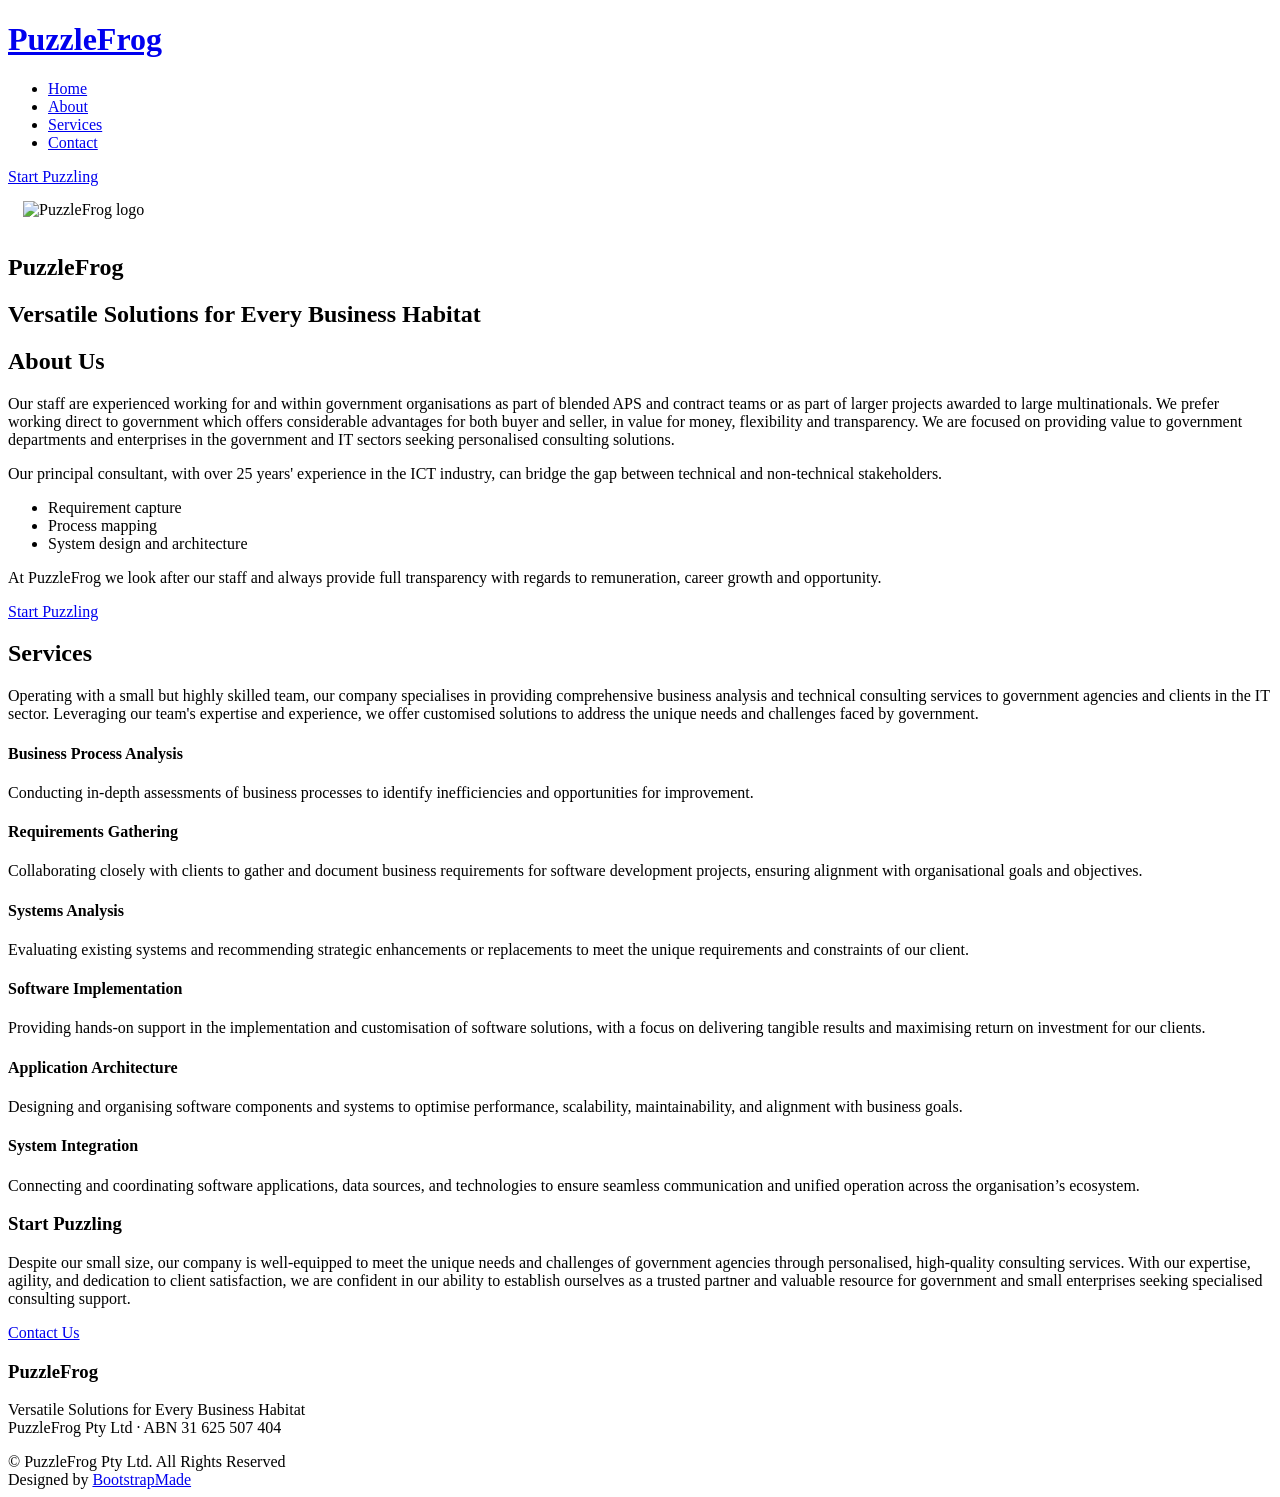
==== index.html @ b6956f70 "Remove template leftovers and tidy homepage - Delete KnightOne demo pages (inner-page, portfolio-det" ====
<!DOCTYPE html>
<html lang="en-AU">

<head>
  <meta charset="utf-8">
  <meta content="width=device-width, initial-scale=1.0" name="viewport">

  <title>PuzzleFrog</title>
  <meta content="PuzzleFrog Pty Ltd is a Canberra-based ICT consultancy providing business analysis, systems analysis, solution architecture and integration services to Australian Government agencies." name="description">

  <!-- Favicons -->
  <link href="assets/img/puzzlefrog_icon.png" rel="icon">
  <link href="assets/img/puzzlefrog_icon.png" rel="apple-touch-icon">

  <!-- Google Fonts -->
  <link href="https://fonts.googleapis.com/css?family=Open+Sans:300,300i,400,400i,600,600i,700,700i|Raleway:300,300i,400,400i,500,500i,600,600i,700,700i|Poppins:300,300i,400,400i,500,500i,600,600i,700,700i" rel="stylesheet">

  <!-- Vendor CSS Files -->
  <link href="assets/vendor/bootstrap/css/bootstrap.min.css" rel="stylesheet">
  <link href="assets/vendor/bootstrap-icons/bootstrap-icons.css" rel="stylesheet">
  <link href="assets/vendor/boxicons/css/boxicons.min.css" rel="stylesheet">
  <link href="assets/vendor/glightbox/css/glightbox.min.css" rel="stylesheet">
  <link href="assets/vendor/remixicon/remixicon.css" rel="stylesheet">
  <link href="assets/vendor/swiper/swiper-bundle.min.css" rel="stylesheet">

  <!-- Main CSS File -->
  <link href="assets/css/style.css" rel="stylesheet">

  <!-- =======================================================
  * Based on the KnightOne template by BootstrapMade.com
  * Template URL: https://bootstrapmade.com/knight-simple-one-page-bootstrap-template/
  * License: https://bootstrapmade.com/license/
  ======================================================== -->
</head>

<body>

  <!-- ======= Header ======= -->
  <header id="header" class="fixed-top ">
    <div class="container-fluid">

      <div class="row justify-content-center">
        <div class="col-xl-9 d-flex align-items-center justify-content-lg-between">
          <h1 class="logo me-auto me-lg-0"><a href="index.html">PuzzleFrog</a></h1>

          <nav id="navbar" class="navbar order-last order-lg-0">
            <ul>
              <li><a class="nav-link scrollto active" href="#hero">Home</a></li>
              <li><a class="nav-link scrollto" href="#about">About</a></li>
              <li><a class="nav-link scrollto" href="#services">Services</a></li>
              <li><a class="nav-link scrollto" href="#cta">Contact</a></li>
            </ul>
            <i class="bi bi-list mobile-nav-toggle"></i>
          </nav><!-- .navbar -->

          <a href="#cta" class="get-started-btn scrollto">Start Puzzling</a>
        </div>
      </div>

    </div>
  </header><!-- End Header -->

  <!-- ======= Hero Section ======= -->
  <section id="hero" class="d-flex flex-column justify-content-center">
    <div class="container">
      <div class="row justify-content-center">

        <div class="col-xl-8">
          <img src="assets/img/puzzlefrog_logo.png" alt="PuzzleFrog logo" style="padding:15px">
          <h1>PuzzleFrog</h1>
          <h2>Versatile Solutions for Every Business Habitat</h2>
        </div>
      </div>
    </div>
  </section><!-- End Hero -->

  <main id="main">

    <!-- ======= About Us Section ======= -->
    <section id="about" class="about">
      <div class="container">

        <div class="section-title">
          <h2>About Us</h2>
          <p>Our staff are experienced working for and within government organisations as part of blended APS and contract teams or as part of larger projects awarded to large multinationals. We prefer working direct to government which offers considerable advantages for both buyer and seller, in value for money, flexibility and transparency. We are focused on providing value to government departments and enterprises in the government and IT sectors seeking personalised consulting solutions.</p>
        </div>

        <div class="row content">
          <div class="col-lg-6">
            <p>
              Our principal consultant, with over 25 years' experience in the ICT industry, can bridge the gap between technical and non-technical stakeholders.
            </p>
            <ul>
              <li><i class="ri-check-double-line"></i> Requirement capture</li>
              <li><i class="ri-check-double-line"></i> Process mapping</li>
              <li><i class="ri-check-double-line"></i> System design and architecture</li>
            </ul>
          </div>
          <div class="col-lg-6 pt-4 pt-lg-0">
            <p>
              At PuzzleFrog we look after our staff and always provide full transparency with regards to remuneration, career growth and opportunity.
            </p>
            <a href="#cta" class="btn-learn-more">Start Puzzling</a>
          </div>
        </div>

      </div>
    </section><!-- End About Us Section -->

    <!-- ======= Services Section ======= -->
    <section id="services" class="services">
      <div class="container">

        <div class="section-title">
          <h2>Services</h2>
          <p>Operating with a small but highly skilled team, our company specialises in providing comprehensive business analysis and technical consulting services to government agencies and clients in the IT sector. Leveraging our team's expertise and experience, we offer customised solutions to address the unique needs and challenges faced by government.</p>
        </div>

        <div class="row">
          <div class="col-lg-4 col-md-6 d-flex align-items-stretch">
            <div class="icon-box">
              <div class="icon"><i class='bx bx-message-rounded-check'></i></div>
              <h4>Business Process Analysis</h4>
              <p>Conducting in-depth assessments of business processes to identify inefficiencies and opportunities for improvement.</p>
            </div>
          </div>

          <div class="col-lg-4 col-md-6 d-flex align-items-stretch mt-4 mt-md-0">
            <div class="icon-box">
              <div class="icon"><i class="bx bx-file"></i></div>
              <h4>Requirements Gathering</h4>
              <p>Collaborating closely with clients to gather and document business requirements for software development projects, ensuring alignment with organisational goals and objectives.</p>
            </div>
          </div>

          <div class="col-lg-4 col-md-6 d-flex align-items-stretch mt-4 mt-lg-0">
            <div class="icon-box">
              <div class="icon"><i class="bx bx-analyse"></i></div>
              <h4>Systems Analysis</h4>
              <p>Evaluating existing systems and recommending strategic enhancements or replacements to meet the unique requirements and constraints of our client.</p>
            </div>
          </div>

          <div class="col-lg-4 col-md-6 d-flex align-items-stretch mt-4">
            <div class="icon-box">
              <div class="icon"><i class="bx bx-code-alt"></i></div>
              <h4>Software Implementation</h4>
              <p>Providing hands-on support in the implementation and customisation of software solutions, with a focus on delivering tangible results and maximising return on investment for our clients.</p>
            </div>
          </div>

          <div class="col-lg-4 col-md-6 d-flex align-items-stretch mt-4">
            <div class="icon-box">
              <div class="icon"><i class="bx bx-arch"></i></div>
              <h4>Application Architecture</h4>
              <p>Designing and organising software components and systems to optimise performance, scalability, maintainability, and alignment with business goals.</p>
            </div>
          </div>

          <div class="col-lg-4 col-md-6 d-flex align-items-stretch mt-4">
            <div class="icon-box">
              <div class="icon"><i class="bx bx-shuffle"></i></div>
              <h4>System Integration</h4>
              <p>Connecting and coordinating software applications, data sources, and technologies to ensure seamless communication and unified operation across the organisation’s ecosystem.</p>
            </div>
          </div>

        </div>

      </div>
    </section><!-- End Services Section -->

    <!-- ======= Cta Section ======= -->
    <section id="cta" class="cta">
      <div class="container">

        <div class="row">
          <div class="col-lg-9 text-center text-lg-start">
            <h3>Start Puzzling</h3>
            <p>Despite our small size, our company is well-equipped to meet the unique needs and challenges of government agencies through personalised, high-quality consulting services. With our expertise, agility, and dedication to client satisfaction, we are confident in our ability to establish ourselves as a trusted partner and valuable resource for government and small enterprises seeking specialised consulting support.</p>
          </div>
          <div class="col-lg-3 cta-btn-container text-center">
            <a class="cta-btn align-middle" href="mailto:info@puzzlefrog.com.au">Contact Us</a>
          </div>
        </div>

      </div>
    </section><!-- End Cta Section -->

  </main><!-- End #main -->

  <!-- ======= Footer ======= -->
  <footer id="footer">
    <div class="container">
      <h3>PuzzleFrog</h3>
      <p>Versatile Solutions for Every Business Habitat<br>PuzzleFrog Pty Ltd &middot; ABN 31 625 507 404</p>
      <div class="copyright">
        &copy; PuzzleFrog Pty Ltd. All Rights Reserved
      </div>
      <div class="credits">
        <!-- The free template licence requires this credit link to stay: https://bootstrapmade.com/license/ -->
        Designed by <a href="https://bootstrapmade.com/">BootstrapMade</a>
      </div>
    </div>
  </footer><!-- End Footer -->

  <div id="preloader"></div>
  <a href="#" class="back-to-top d-flex align-items-center justify-content-center" aria-label="Back to top"><i class="bi bi-arrow-up-short"></i></a>

  <!-- Vendor JS Files -->
  <script src="assets/vendor/purecounter/purecounter_vanilla.js"></script>
  <script src="assets/vendor/bootstrap/js/bootstrap.bundle.min.js"></script>
  <script src="assets/vendor/glightbox/js/glightbox.min.js"></script>
  <script src="assets/vendor/isotope-layout/isotope.pkgd.min.js"></script>
  <script src="assets/vendor/swiper/swiper-bundle.min.js"></script>

  <!-- Main JS File -->
  <script src="assets/js/main.js"></script>

</body>

</html>
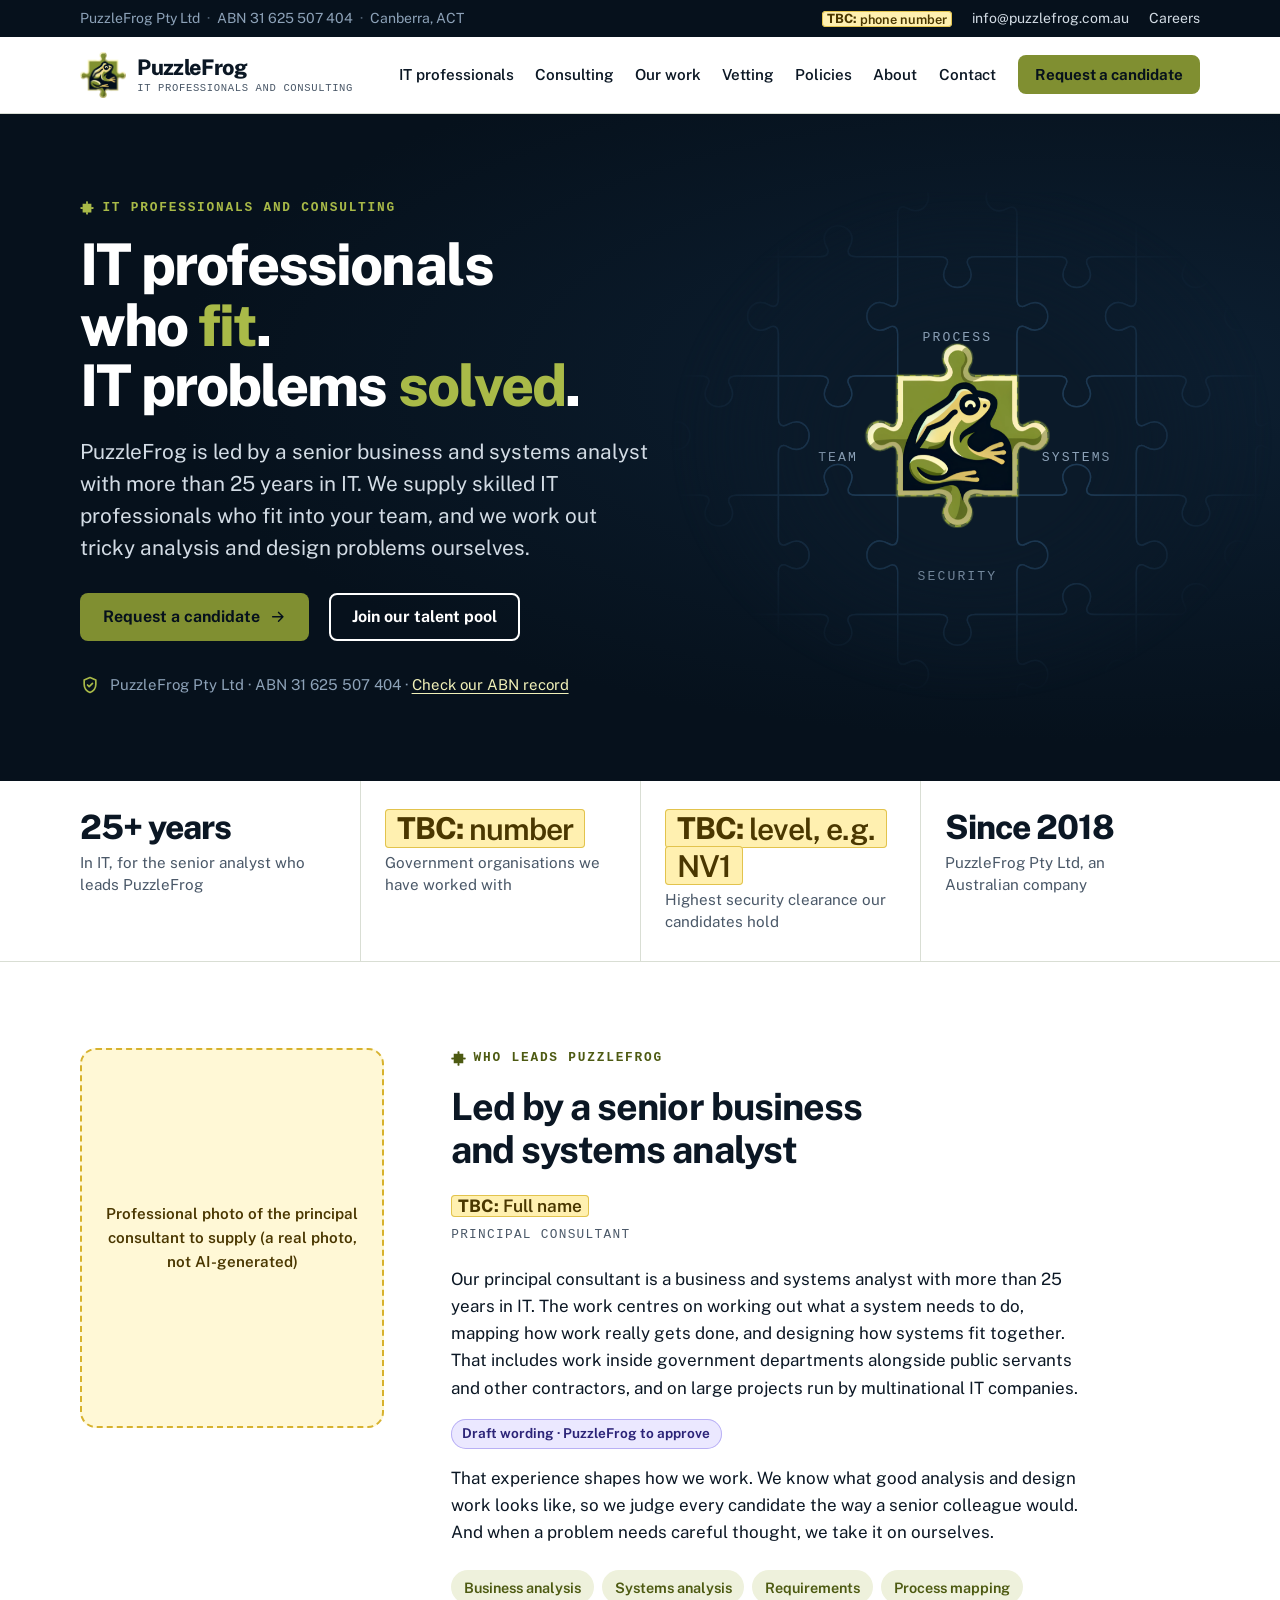
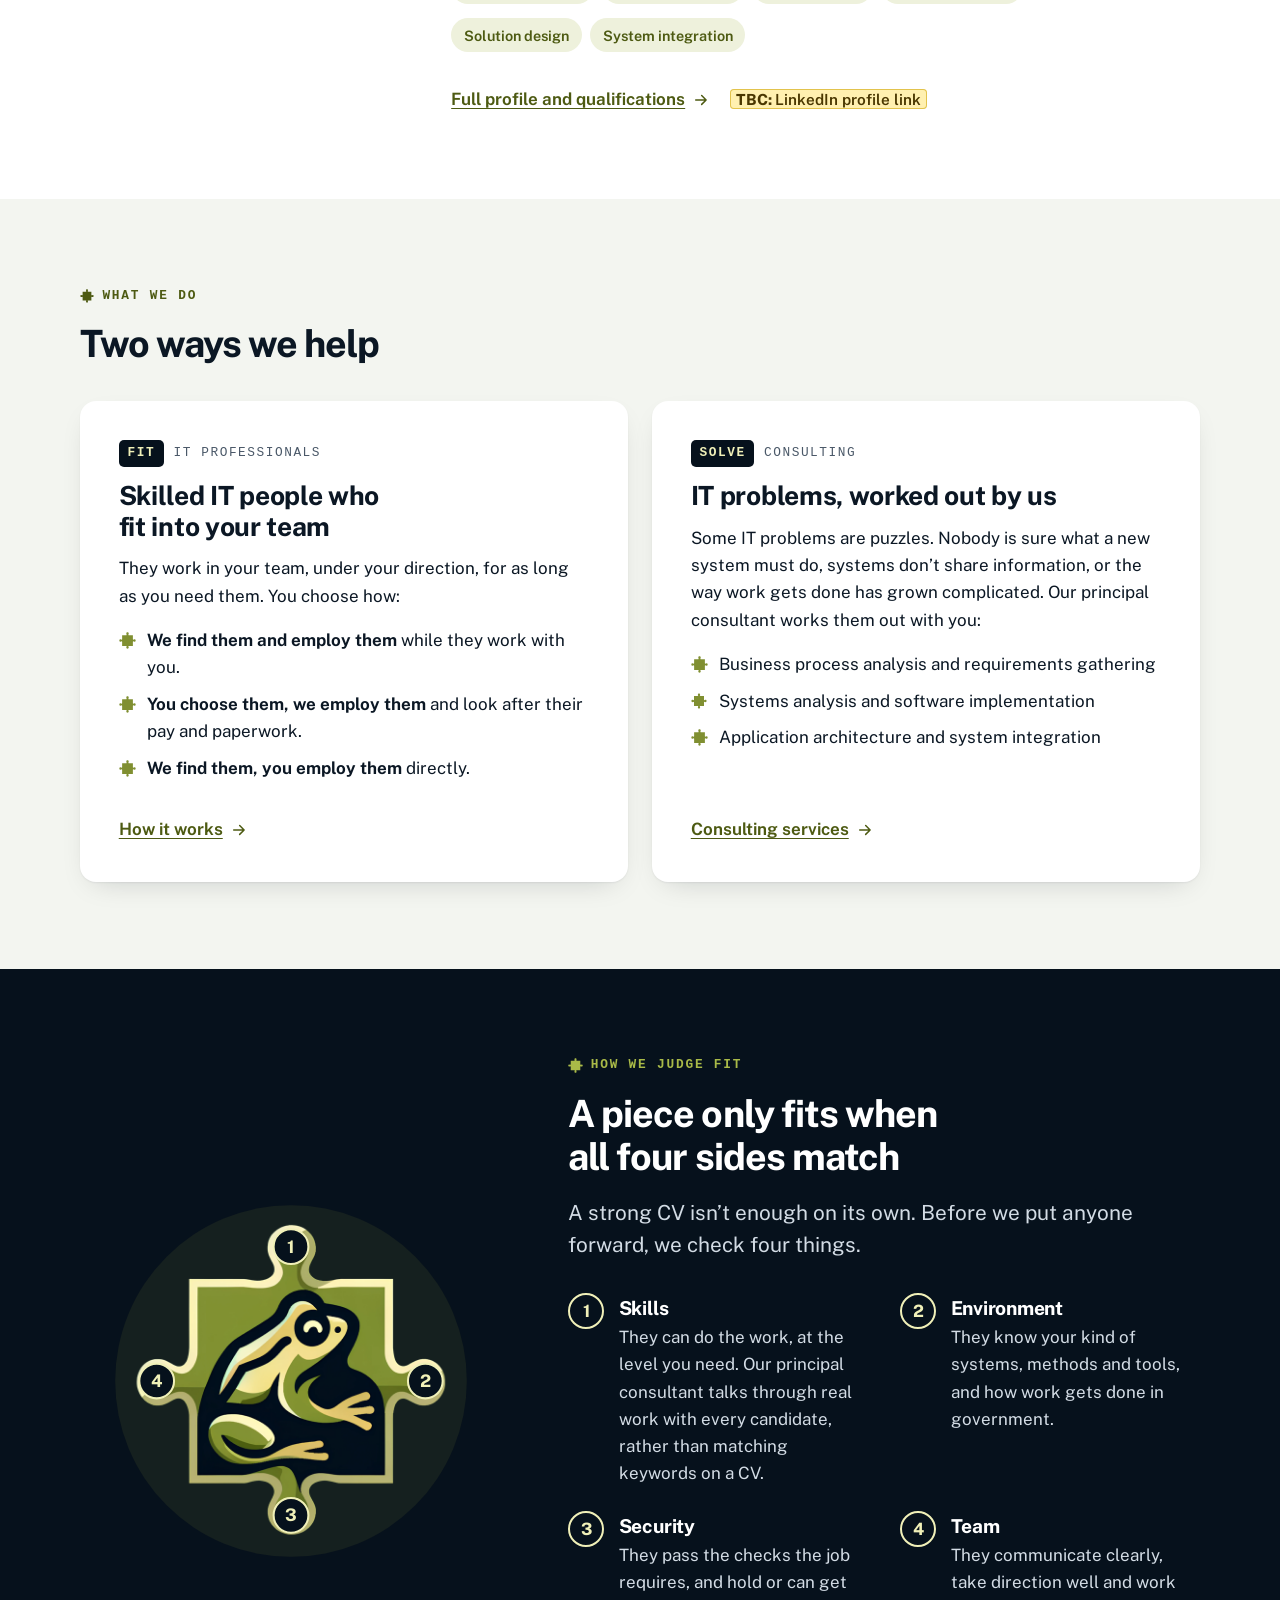
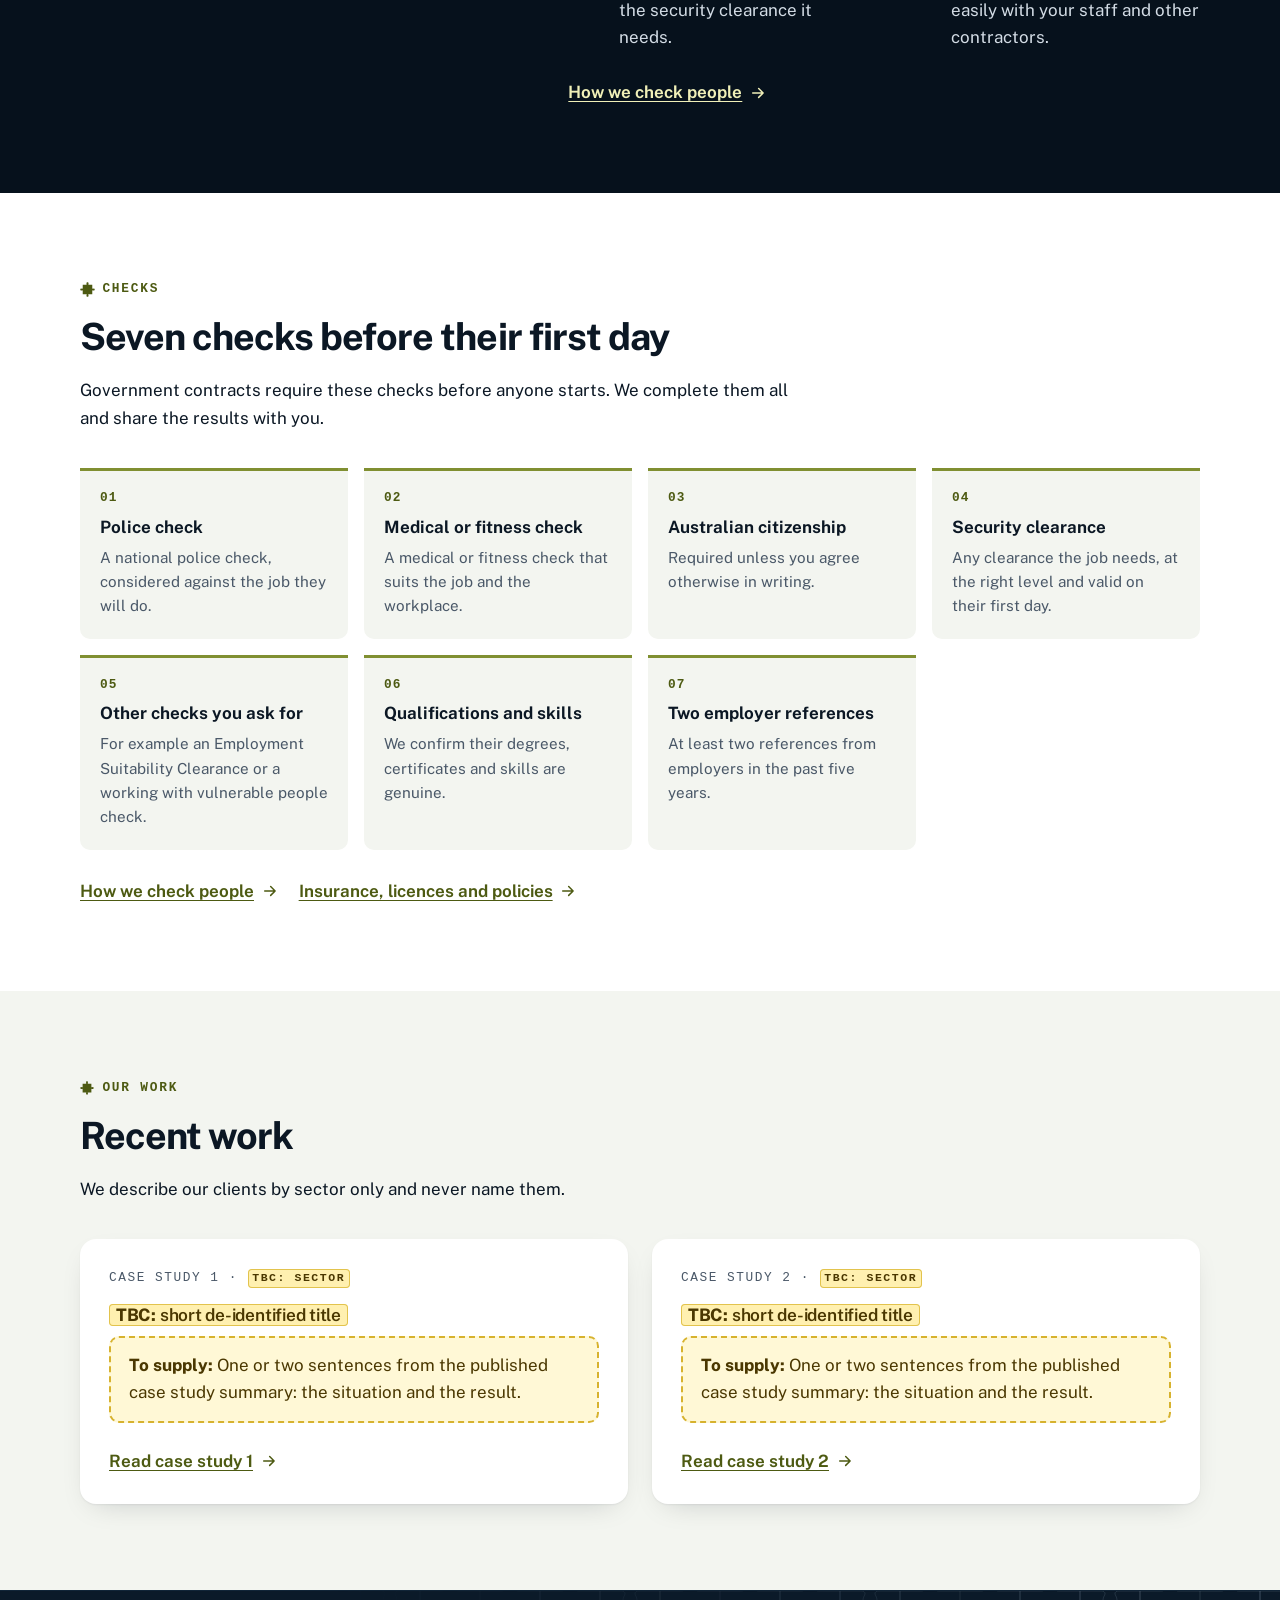
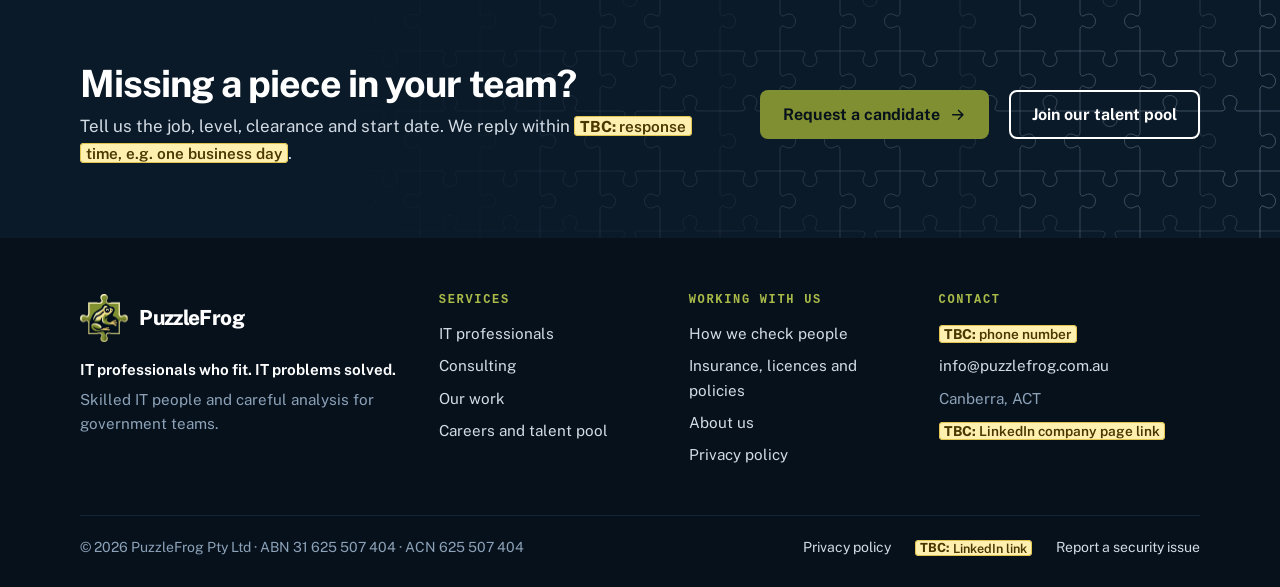
==== commit a74aa9e5: "Redesign site: IT professionals who fit, IT problems solved Second redesign for the DMP2 panel appli" ====
--- a/index.html
+++ b/index.html
@@ -1,222 +1,337 @@
-<!DOCTYPE html>
+<!doctype html>
 <html lang="en-AU">
-
 <head>
   <meta charset="utf-8">
-  <meta content="width=device-width, initial-scale=1.0" name="viewport">
-
-  <title>PuzzleFrog</title>
-  <meta content="PuzzleFrog Pty Ltd is a Canberra-based ICT consultancy providing business analysis, systems analysis, solution architecture and integration services to Australian Government agencies." name="description">
-
-  <!-- Favicons -->
-  <link href="assets/img/puzzlefrog_icon.png" rel="icon">
-  <link href="assets/img/puzzlefrog_icon.png" rel="apple-touch-icon">
-
-  <!-- Google Fonts -->
-  <link href="https://fonts.googleapis.com/css?family=Open+Sans:300,300i,400,400i,600,600i,700,700i|Raleway:300,300i,400,400i,500,500i,600,600i,700,700i|Poppins:300,300i,400,400i,500,500i,600,600i,700,700i" rel="stylesheet">
-
-  <!-- Vendor CSS Files -->
-  <link href="assets/vendor/bootstrap/css/bootstrap.min.css" rel="stylesheet">
-  <link href="assets/vendor/bootstrap-icons/bootstrap-icons.css" rel="stylesheet">
-  <link href="assets/vendor/boxicons/css/boxicons.min.css" rel="stylesheet">
-  <link href="assets/vendor/glightbox/css/glightbox.min.css" rel="stylesheet">
-  <link href="assets/vendor/remixicon/remixicon.css" rel="stylesheet">
-  <link href="assets/vendor/swiper/swiper-bundle.min.css" rel="stylesheet">
-
-  <!-- Main CSS File -->
-  <link href="assets/css/style.css" rel="stylesheet">
-
-  <!-- =======================================================
-  * Based on the KnightOne template by BootstrapMade.com
-  * Template URL: https://bootstrapmade.com/knight-simple-one-page-bootstrap-template/
-  * License: https://bootstrapmade.com/license/
-  ======================================================== -->
+  <meta name="viewport" content="width=device-width, initial-scale=1">
+  <title>PuzzleFrog | IT professionals who fit. IT problems solved.</title>
+  <meta name="description" content="PuzzleFrog Pty Ltd is led by a senior business and systems analyst. We find skilled IT professionals who fit into government teams, and we solve IT problems ourselves.">
+  <link rel="canonical" href="https://puzzlefrog.com.au/">
+  <meta name="theme-color" content="#06111c">
+  <link rel="icon" href="/assets/img/puzzlefrog-mark.png" type="image/png">
+  <link rel="apple-touch-icon" href="/assets/img/apple-touch-icon.png">
+  <link rel="preload" href="/assets/fonts/publicsans-latin.woff2" as="font" type="font/woff2" crossorigin>
+  <link rel="stylesheet" href="/assets/css/site.css">
+  <meta property="og:type" content="website">
+  <meta property="og:site_name" content="PuzzleFrog">
+  <meta property="og:locale" content="en_AU">
+  <meta property="og:title" content="PuzzleFrog: IT professionals who fit. IT problems solved.">
+  <meta property="og:description" content="PuzzleFrog Pty Ltd is led by a senior business and systems analyst. We find skilled IT professionals who fit into government teams, and we solve IT problems ourselves.">
+  <meta property="og:url" content="https://puzzlefrog.com.au/">
+  <meta property="og:image" content="https://puzzlefrog.com.au/assets/img/og-image.jpg">
+  <meta property="og:image:width" content="1200">
+  <meta property="og:image:height" content="630">
+  <meta property="og:image:alt" content="The PuzzleFrog logo fitting into a jigsaw puzzle, beside the words: IT professionals who fit. IT problems solved.">
+  <meta name="twitter:card" content="summary_large_image">
+  <script>document.documentElement.classList.add("js");</script>
+  <script src="/assets/js/site.js" defer></script>
+  <script type="application/ld+json">
+{
+  "@context": "https://schema.org",
+  "@type": "Organization",
+  "name": "PuzzleFrog",
+  "legalName": "PuzzleFrog Pty Ltd",
+  "url": "https://puzzlefrog.com.au/",
+  "logo": "https://puzzlefrog.com.au/assets/img/puzzlefrog-mark-640.png",
+  "slogan": "IT professionals who fit. IT problems solved.",
+  "description": "IT professionals and consulting for government, led by a senior business and systems analyst.",
+  "email": "info@puzzlefrog.com.au",
+  "foundingDate": "2018-05",
+  "taxID": "ABN 31 625 507 404",
+  "identifier": [
+    {
+      "@type": "PropertyValue",
+      "propertyID": "ABN",
+      "value": "31625507404"
+    },
+    {
+      "@type": "PropertyValue",
+      "propertyID": "ACN",
+      "value": "625507404"
+    }
+  ],
+  "address": {
+    "@type": "PostalAddress",
+    "addressLocality": "Canberra",
+    "addressRegion": "ACT",
+    "addressCountry": "AU"
+  },
+  "areaServed": {
+    "@type": "Country",
+    "name": "Australia"
+  }
+}
+  </script>
 </head>
-
 <body>
-
-  <!-- ======= Header ======= -->
-  <header id="header" class="fixed-top ">
-    <div class="container-fluid">
-
-      <div class="row justify-content-center">
-        <div class="col-xl-9 d-flex align-items-center justify-content-lg-between">
-          <h1 class="logo me-auto me-lg-0"><a href="index.html">PuzzleFrog</a></h1>
-
-          <nav id="navbar" class="navbar order-last order-lg-0">
-            <ul>
-              <li><a class="nav-link scrollto active" href="#hero">Home</a></li>
-              <li><a class="nav-link scrollto" href="#about">About</a></li>
-              <li><a class="nav-link scrollto" href="#services">Services</a></li>
-              <li><a class="nav-link scrollto" href="#cta">Contact</a></li>
+  <a class="skip-link" href="#main">Skip to main content</a>
+
+  <div class="utility on-dark">
+    <div class="wrap">
+      <p>PuzzleFrog&nbsp;Pty&nbsp;Ltd<span class="sep" aria-hidden="true">·</span>ABN&nbsp;31 625 507 404<span class="sep" aria-hidden="true">·</span>Canberra, ACT</p>
+      <ul class="utility-links">
+        <li><span class="tbc">phone number</span></li>
+        <li class="hide-sm"><a href="mailto:info@puzzlefrog.com.au">info@puzzlefrog.com.au</a></li>
+        <li class="hide-sm"><a href="/careers/">Careers</a></li>
+      </ul>
+    </div>
+  </div>
+
+  <header class="site-header">
+    <div class="wrap header-inner">
+      <a class="brand" href="/">
+        <img src="/assets/img/puzzlefrog-mark.png" alt="" width="46" height="46">
+        <span class="brand-text"><span class="brand-name">PuzzleFrog</span><span class="brand-tag">IT professionals and consulting</span></span>
+      </a>
+      <button class="nav-toggle" type="button" aria-expanded="false" aria-controls="site-nav">
+        <svg class="icon-open" viewBox="0 0 24 24" fill="none" stroke="currentColor" stroke-width="2" stroke-linecap="round" stroke-linejoin="round" aria-hidden="true" focusable="false"><path d="M4 7h16M4 12h16M4 17h16"/></svg><svg class="icon-close" viewBox="0 0 24 24" fill="none" stroke="currentColor" stroke-width="2" stroke-linecap="round" stroke-linejoin="round" aria-hidden="true" focusable="false"><path d="M6 6l12 12M18 6L6 18"/></svg><span>Menu</span>
+      </button>
+      <nav id="site-nav" class="site-nav" aria-label="Main">
+        <ul>
+          <li><a href="/labour-hire/">IT professionals</a></li>
+          <li><a href="/consulting/">Consulting</a></li>
+          <li><a href="/case-studies/">Our work</a></li>
+          <li><a href="/vetting/">Vetting</a></li>
+          <li><a href="/compliance/">Policies</a></li>
+          <li><a href="/about/">About</a></li>
+          <li><a href="/contact/">Contact</a></li>
+          <li class="nav-mobile"><a href="/careers/">Careers</a></li>
+          <li class="nav-cta"><a class="btn btn-primary btn-small" href="/contact/?type=candidate">Request a candidate</a></li>
+        </ul>
+      </nav>
+    </div>
+  </header>
+
+  <main id="main">
+
+    <section class="hero on-dark">
+      <div class="wrap hero-grid">
+        <div class="hero-copy">
+          <p class="eyebrow">IT professionals and consulting</p>
+          <h1><span class="line">IT professionals who <span class="accent">fit</span>.</span> <span class="line">IT problems <span class="accent">solved</span>.</span></h1>
+          <p class="lead">PuzzleFrog is led by a senior business and systems analyst with more than 25 years in IT. We supply skilled IT professionals who fit into your team, and we work out tricky analysis and design problems ourselves.</p>
+          <div class="btn-row">
+            <a class="btn btn-primary" href="/contact/?type=candidate">Request a candidate <svg viewBox="0 0 24 24" fill="none" stroke="currentColor" stroke-width="2" stroke-linecap="round" stroke-linejoin="round" aria-hidden="true" focusable="false"><path d="M5 12h14M13 6l6 6-6 6"/></svg></a>
+            <a class="btn btn-secondary" href="/careers/">Join our talent pool</a>
+          </div>
+          <p class="verify"><svg viewBox="0 0 24 24" fill="none" stroke="currentColor" stroke-width="2" stroke-linecap="round" stroke-linejoin="round" aria-hidden="true" focusable="false"><path d="M12 3l7 3v5c0 4.5-3 8.3-7 10-4-1.7-7-5.5-7-10V6l7-3z"/><path d="M9 12l2 2 4-4"/></svg><span>PuzzleFrog Pty Ltd · ABN&nbsp;31 625 507 404 · <a href="https://abr.business.gov.au/ABN/View?abn=31625507404">Check our ABN record</a></span></p>
+        </div>
+        <div class="hero-art">
+          <svg class="hero-svg" viewBox="58 4 460 420" role="img" aria-labelledby="hero-art-title" focusable="false">
+            <title id="hero-art-title">The PuzzleFrog logo, a frog on a jigsaw piece, fitting exactly into a puzzle labelled team, process, systems and security</title>
+            <defs>
+              <radialGradient id="hero-fade" cx="0.5" cy="0.4" r="0.42">
+                <stop offset="0.4" stop-color="#fff"/>
+                <stop offset="1" stop-color="#fff" stop-opacity="0"/>
+              </radialGradient>
+              <mask id="hero-mask"><rect width="600" height="520" fill="url(#hero-fade)"/></mask>
+            </defs>
+            <g mask="url(#hero-mask)">
+              <g class="field"><path d="M-62 -46 L-27 -46 C-23 -46 -20.3 -47.5 -20.3 -50.5 C-20.3 -53.5 -23.6 -55.5 -23.6 -61 C-23.6 -67 -18.4 -71.8 -12 -71.8 C-5.6 -71.8 -0.4 -67 -0.4 -61 C-0.4 -55.5 -3.7 -53.5 -3.7 -50.5 C-3.7 -47.5 -1 -46 3 -46 L38 -46 L38 -11 C38 -7 39.5 -4.3 42.5 -4.3 C45.5 -4.3 47.5 -7.6 53 -7.6 C59 -7.6 63.8 -2.4 63.8 4 C63.8 10.4 59 15.6 53 15.6 C47.5 15.6 45.5 12.3 42.5 12.3 C39.5 12.3 38 15 38 19 L38 54 L3 54 C-1 54 -3.7 55.5 -3.7 58.5 C-3.7 61.5 -0.4 63.5 -0.4 69 C-0.4 75 -5.6 79.8 -12 79.8 C-18.4 79.8 -23.6 75 -23.6 69 C-23.6 63.5 -20.3 61.5 -20.3 58.5 C-20.3 55.5 -23 54 -27 54 L-62 54 L-62 19 C-62 15 -60.5 12.3 -57.5 12.3 C-54.5 12.3 -52.5 15.6 -47 15.6 C-41 15.6 -36.2 10.4 -36.2 4 C-36.2 -2.4 -41 -7.6 -47 -7.6 C-52.5 -7.6 -54.5 -4.3 -57.5 -4.3 C-60.5 -4.3 -62 -7 -62 -11 L-62 -46Z"/><path d="M38 -46 L73 -46 C77 -46 79.7 -47.5 79.7 -50.5 C79.7 -53.5 76.4 -55.5 76.4 -61 C76.4 -67 81.6 -71.8 88 -71.8 C94.4 -71.8 99.6 -67 99.6 -61 C99.6 -55.5 96.3 -53.5 96.3 -50.5 C96.3 -47.5 99 -46 103 -46 L138 -46 L138 -11 C138 -7 139.5 -4.3 142.5 -4.3 C145.5 -4.3 147.5 -7.6 153 -7.6 C159 -7.6 163.8 -2.4 163.8 4 C163.8 10.4 159 15.6 153 15.6 C147.5 15.6 145.5 12.3 142.5 12.3 C139.5 12.3 138 15 138 19 L138 54 L103 54 C99 54 96.3 52.5 96.3 49.5 C96.3 46.5 99.6 44.5 99.6 39 C99.6 33 94.4 28.2 88 28.2 C81.6 28.2 76.4 33 76.4 39 C76.4 44.5 79.7 46.5 79.7 49.5 C79.7 52.5 77 54 73 54 L38 54 L38 19 C38 15 39.5 12.3 42.5 12.3 C45.5 12.3 47.5 15.6 53 15.6 C59 15.6 63.8 10.4 63.8 4 C63.8 -2.4 59 -7.6 53 -7.6 C47.5 -7.6 45.5 -4.3 42.5 -4.3 C39.5 -4.3 38 -7 38 -11 L38 -46Z"/><path d="M138 -46 L173 -46 C177 -46 179.7 -47.5 179.7 -50.5 C179.7 -53.5 176.4 -55.5 176.4 -61 C176.4 -67 181.6 -71.8 188 -71.8 C194.4 -71.8 199.6 -67 199.6 -61 C199.6 -55.5 196.3 -53.5 196.3 -50.5 C196.3 -47.5 199 -46 203 -46 L238 -46 L238 -11 C238 -7 239.5 -4.3 242.5 -4.3 C245.5 -4.3 247.5 -7.6 253 -7.6 C259 -7.6 263.8 -2.4 263.8 4 C263.8 10.4 259 15.6 253 15.6 C247.5 15.6 245.5 12.3 242.5 12.3 C239.5 12.3 238 15 238 19 L238 54 L203 54 C199 54 196.3 52.5 196.3 49.5 C196.3 46.5 199.6 44.5 199.6 39 C199.6 33 194.4 28.2 188 28.2 C181.6 28.2 176.4 33 176.4 39 C176.4 44.5 179.7 46.5 179.7 49.5 C179.7 52.5 177 54 173 54 L138 54 L138 19 C138 15 139.5 12.3 142.5 12.3 C145.5 12.3 147.5 15.6 153 15.6 C159 15.6 163.8 10.4 163.8 4 C163.8 -2.4 159 -7.6 153 -7.6 C147.5 -7.6 145.5 -4.3 142.5 -4.3 C139.5 -4.3 138 -7 138 -11 L138 -46Z"/><path d="M238 -46 L273 -46 C277 -46 279.7 -44.5 279.7 -41.5 C279.7 -38.5 276.4 -36.5 276.4 -31 C276.4 -25 281.6 -20.2 288 -20.2 C294.4 -20.2 299.6 -25 299.6 -31 C299.6 -36.5 296.3 -38.5 296.3 -41.5 C296.3 -44.5 299 -46 303 -46 L338 -46 L338 -11 C338 -7 336.5 -4.3 333.5 -4.3 C330.5 -4.3 328.5 -7.6 323 -7.6 C317 -7.6 312.2 -2.4 312.2 4 C312.2 10.4 317 15.6 323 15.6 C328.5 15.6 330.5 12.3 333.5 12.3 C336.5 12.3 338 15 338 19 L338 54 L303 54 C299 54 296.3 55.5 296.3 58.5 C296.3 61.5 299.6 63.5 299.6 69 C299.6 75 294.4 79.8 288 79.8 C281.6 79.8 276.4 75 276.4 69 C276.4 63.5 279.7 61.5 279.7 58.5 C279.7 55.5 277 54 273 54 L238 54 L238 19 C238 15 239.5 12.3 242.5 12.3 C245.5 12.3 247.5 15.6 253 15.6 C259 15.6 263.8 10.4 263.8 4 C263.8 -2.4 259 -7.6 253 -7.6 C247.5 -7.6 245.5 -4.3 242.5 -4.3 C239.5 -4.3 238 -7 238 -11 L238 -46Z"/><path d="M338 -46 L373 -46 C377 -46 379.7 -44.5 379.7 -41.5 C379.7 -38.5 376.4 -36.5 376.4 -31 C376.4 -25 381.6 -20.2 388 -20.2 C394.4 -20.2 399.6 -25 399.6 -31 C399.6 -36.5 396.3 -38.5 396.3 -41.5 C396.3 -44.5 399 -46 403 -46 L438 -46 L438 -11 C438 -7 436.5 -4.3 433.5 -4.3 C430.5 -4.3 428.5 -7.6 423 -7.6 C417 -7.6 412.2 -2.4 412.2 4 C412.2 10.4 417 15.6 423 15.6 C428.5 15.6 430.5 12.3 433.5 12.3 C436.5 12.3 438 15 438 19 L438 54 L403 54 C399 54 396.3 55.5 396.3 58.5 C396.3 61.5 399.6 63.5 399.6 69 C399.6 75 394.4 79.8 388 79.8 C381.6 79.8 376.4 75 376.4 69 C376.4 63.5 379.7 61.5 379.7 58.5 C379.7 55.5 377 54 373 54 L338 54 L338 19 C338 15 336.5 12.3 333.5 12.3 C330.5 12.3 328.5 15.6 323 15.6 C317 15.6 312.2 10.4 312.2 4 C312.2 -2.4 317 -7.6 323 -7.6 C328.5 -7.6 330.5 -4.3 333.5 -4.3 C336.5 -4.3 338 -7 338 -11 L338 -46Z"/><path d="M438 -46 L473 -46 C477 -46 479.7 -47.5 479.7 -50.5 C479.7 -53.5 476.4 -55.5 476.4 -61 C476.4 -67 481.6 -71.8 488 -71.8 C494.4 -71.8 499.6 -67 499.6 -61 C499.6 -55.5 496.3 -53.5 496.3 -50.5 C496.3 -47.5 499 -46 503 -46 L538 -46 L538 -11 C538 -7 536.5 -4.3 533.5 -4.3 C530.5 -4.3 528.5 -7.6 523 -7.6 C517 -7.6 512.2 -2.4 512.2 4 C512.2 10.4 517 15.6 523 15.6 C528.5 15.6 530.5 12.3 533.5 12.3 C536.5 12.3 538 15 538 19 L538 54 L503 54 C499 54 496.3 55.5 496.3 58.5 C496.3 61.5 499.6 63.5 499.6 69 C499.6 75 494.4 79.8 488 79.8 C481.6 79.8 476.4 75 476.4 69 C476.4 63.5 479.7 61.5 479.7 58.5 C479.7 55.5 477 54 473 54 L438 54 L438 19 C438 15 436.5 12.3 433.5 12.3 C430.5 12.3 428.5 15.6 423 15.6 C417 15.6 412.2 10.4 412.2 4 C412.2 -2.4 417 -7.6 423 -7.6 C428.5 -7.6 430.5 -4.3 433.5 -4.3 C436.5 -4.3 438 -7 438 -11 L438 -46Z"/><path d="M538 -46 L573 -46 C577 -46 579.7 -44.5 579.7 -41.5 C579.7 -38.5 576.4 -36.5 576.4 -31 C576.4 -25 581.6 -20.2 588 -20.2 C594.4 -20.2 599.6 -25 599.6 -31 C599.6 -36.5 596.3 -38.5 596.3 -41.5 C596.3 -44.5 599 -46 603 -46 L638 -46 L638 -11 C638 -7 636.5 -4.3 633.5 -4.3 C630.5 -4.3 628.5 -7.6 623 -7.6 C617 -7.6 612.2 -2.4 612.2 4 C612.2 10.4 617 15.6 623 15.6 C628.5 15.6 630.5 12.3 633.5 12.3 C636.5 12.3 638 15 638 19 L638 54 L603 54 C599 54 596.3 52.5 596.3 49.5 C596.3 46.5 599.6 44.5 599.6 39 C599.6 33 594.4 28.2 588 28.2 C581.6 28.2 576.4 33 576.4 39 C576.4 44.5 579.7 46.5 579.7 49.5 C579.7 52.5 577 54 573 54 L538 54 L538 19 C538 15 536.5 12.3 533.5 12.3 C530.5 12.3 528.5 15.6 523 15.6 C517 15.6 512.2 10.4 512.2 4 C512.2 -2.4 517 -7.6 523 -7.6 C528.5 -7.6 530.5 -4.3 533.5 -4.3 C536.5 -4.3 538 -7 538 -11 L538 -46Z"/><path d="M-62 54 L-27 54 C-23 54 -20.3 55.5 -20.3 58.5 C-20.3 61.5 -23.6 63.5 -23.6 69 C-23.6 75 -18.4 79.8 -12 79.8 C-5.6 79.8 -0.4 75 -0.4 69 C-0.4 63.5 -3.7 61.5 -3.7 58.5 C-3.7 55.5 -1 54 3 54 L38 54 L38 89 C38 93 39.5 95.7 42.5 95.7 C45.5 95.7 47.5 92.4 53 92.4 C59 92.4 63.8 97.6 63.8 104 C63.8 110.4 59 115.6 53 115.6 C47.5 115.6 45.5 112.3 42.5 112.3 C39.5 112.3 38 115 38 119 L38 154 L3 154 C-1 154 -3.7 152.5 -3.7 149.5 C-3.7 146.5 -0.4 144.5 -0.4 139 C-0.4 133 -5.6 128.2 -12 128.2 C-18.4 128.2 -23.6 133 -23.6 139 C-23.6 144.5 -20.3 146.5 -20.3 149.5 C-20.3 152.5 -23 154 -27 154 L-62 154 L-62 119 C-62 115 -60.5 112.3 -57.5 112.3 C-54.5 112.3 -52.5 115.6 -47 115.6 C-41 115.6 -36.2 110.4 -36.2 104 C-36.2 97.6 -41 92.4 -47 92.4 C-52.5 92.4 -54.5 95.7 -57.5 95.7 C-60.5 95.7 -62 93 -62 89 L-62 54Z"/><path d="M38 54 L73 54 C77 54 79.7 52.5 79.7 49.5 C79.7 46.5 76.4 44.5 76.4 39 C76.4 33 81.6 28.2 88 28.2 C94.4 28.2 99.6 33 99.6 39 C99.6 44.5 96.3 46.5 96.3 49.5 C96.3 52.5 99 54 103 54 L138 54 L138 89 C138 93 136.5 95.7 133.5 95.7 C130.5 95.7 128.5 92.4 123 92.4 C117 92.4 112.2 97.6 112.2 104 C112.2 110.4 117 115.6 123 115.6 C128.5 115.6 130.5 112.3 133.5 112.3 C136.5 112.3 138 115 138 119 L138 154 L103 154 C99 154 96.3 155.5 96.3 158.5 C96.3 161.5 99.6 163.5 99.6 169 C99.6 175 94.4 179.8 88 179.8 C81.6 179.8 76.4 175 76.4 169 C76.4 163.5 79.7 161.5 79.7 158.5 C79.7 155.5 77 154 73 154 L38 154 L38 119 C38 115 39.5 112.3 42.5 112.3 C45.5 112.3 47.5 115.6 53 115.6 C59 115.6 63.8 110.4 63.8 104 C63.8 97.6 59 92.4 53 92.4 C47.5 92.4 45.5 95.7 42.5 95.7 C39.5 95.7 38 93 38 89 L38 54Z"/><path d="M138 54 L173 54 C177 54 179.7 52.5 179.7 49.5 C179.7 46.5 176.4 44.5 176.4 39 C176.4 33 181.6 28.2 188 28.2 C194.4 28.2 199.6 33 199.6 39 C199.6 44.5 196.3 46.5 196.3 49.5 C196.3 52.5 199 54 203 54 L238 54 L238 89 C238 93 236.5 95.7 233.5 95.7 C230.5 95.7 228.5 92.4 223 92.4 C217 92.4 212.2 97.6 212.2 104 C212.2 110.4 217 115.6 223 115.6 C228.5 115.6 230.5 112.3 233.5 112.3 C236.5 112.3 238 115 238 119 L238 154 L203 154 C199 154 196.3 155.5 196.3 158.5 C196.3 161.5 199.6 163.5 199.6 169 C199.6 175 194.4 179.8 188 179.8 C181.6 179.8 176.4 175 176.4 169 C176.4 163.5 179.7 161.5 179.7 158.5 C179.7 155.5 177 154 173 154 L138 154 L138 119 C138 115 136.5 112.3 133.5 112.3 C130.5 112.3 128.5 115.6 123 115.6 C117 115.6 112.2 110.4 112.2 104 C112.2 97.6 117 92.4 123 92.4 C128.5 92.4 130.5 95.7 133.5 95.7 C136.5 95.7 138 93 138 89 L138 54Z"/><path d="M238 54 L273 54 C277 54 279.7 55.5 279.7 58.5 C279.7 61.5 276.4 63.5 276.4 69 C276.4 75 281.6 79.8 288 79.8 C294.4 79.8 299.6 75 299.6 69 C299.6 63.5 296.3 61.5 296.3 58.5 C296.3 55.5 299 54 303 54 L338 54 L338 89 C338 93 339.5 95.7 342.5 95.7 C345.5 95.7 347.5 92.4 353 92.4 C359 92.4 363.8 97.6 363.8 104 C363.8 110.4 359 115.6 353 115.6 C347.5 115.6 345.5 112.3 342.5 112.3 C339.5 112.3 338 115 338 119 L338 154 L303 154 C299 154 296.3 152.5 296.3 149.5 C296.3 146.5 299.6 144.5 299.6 139 C299.6 133 294.4 128.2 288 128.2 C281.6 128.2 276.4 133 276.4 139 C276.4 144.5 279.7 146.5 279.7 149.5 C279.7 152.5 277 154 273 154 L238 154 L238 119 C238 115 236.5 112.3 233.5 112.3 C230.5 112.3 228.5 115.6 223 115.6 C217 115.6 212.2 110.4 212.2 104 C212.2 97.6 217 92.4 223 92.4 C228.5 92.4 230.5 95.7 233.5 95.7 C236.5 95.7 238 93 238 89 L238 54Z"/><path d="M338 54 L373 54 C377 54 379.7 55.5 379.7 58.5 C379.7 61.5 376.4 63.5 376.4 69 C376.4 75 381.6 79.8 388 79.8 C394.4 79.8 399.6 75 399.6 69 C399.6 63.5 396.3 61.5 396.3 58.5 C396.3 55.5 399 54 403 54 L438 54 L438 89 C438 93 436.5 95.7 433.5 95.7 C430.5 95.7 428.5 92.4 423 92.4 C417 92.4 412.2 97.6 412.2 104 C412.2 110.4 417 115.6 423 115.6 C428.5 115.6 430.5 112.3 433.5 112.3 C436.5 112.3 438 115 438 119 L438 154 L403 154 C399 154 396.3 155.5 396.3 158.5 C396.3 161.5 399.6 163.5 399.6 169 C399.6 175 394.4 179.8 388 179.8 C381.6 179.8 376.4 175 376.4 169 C376.4 163.5 379.7 161.5 379.7 158.5 C379.7 155.5 377 154 373 154 L338 154 L338 119 C338 115 339.5 112.3 342.5 112.3 C345.5 112.3 347.5 115.6 353 115.6 C359 115.6 363.8 110.4 363.8 104 C363.8 97.6 359 92.4 353 92.4 C347.5 92.4 345.5 95.7 342.5 95.7 C339.5 95.7 338 93 338 89 L338 54Z"/><path d="M438 54 L473 54 C477 54 479.7 55.5 479.7 58.5 C479.7 61.5 476.4 63.5 476.4 69 C476.4 75 481.6 79.8 488 79.8 C494.4 79.8 499.6 75 499.6 69 C499.6 63.5 496.3 61.5 496.3 58.5 C496.3 55.5 499 54 503 54 L538 54 L538 89 C538 93 536.5 95.7 533.5 95.7 C530.5 95.7 528.5 92.4 523 92.4 C517 92.4 512.2 97.6 512.2 104 C512.2 110.4 517 115.6 523 115.6 C528.5 115.6 530.5 112.3 533.5 112.3 C536.5 112.3 538 115 538 119 L538 154 L503 154 C499 154 496.3 155.5 496.3 158.5 C496.3 161.5 499.6 163.5 499.6 169 C499.6 175 494.4 179.8 488 179.8 C481.6 179.8 476.4 175 476.4 169 C476.4 163.5 479.7 161.5 479.7 158.5 C479.7 155.5 477 154 473 154 L438 154 L438 119 C438 115 436.5 112.3 433.5 112.3 C430.5 112.3 428.5 115.6 423 115.6 C417 115.6 412.2 110.4 412.2 104 C412.2 97.6 417 92.4 423 92.4 C428.5 92.4 430.5 95.7 433.5 95.7 C436.5 95.7 438 93 438 89 L438 54Z"/><path d="M538 54 L573 54 C577 54 579.7 52.5 579.7 49.5 C579.7 46.5 576.4 44.5 576.4 39 C576.4 33 581.6 28.2 588 28.2 C594.4 28.2 599.6 33 599.6 39 C599.6 44.5 596.3 46.5 596.3 49.5 C596.3 52.5 599 54 603 54 L638 54 L638 89 C638 93 639.5 95.7 642.5 95.7 C645.5 95.7 647.5 92.4 653 92.4 C659 92.4 663.8 97.6 663.8 104 C663.8 110.4 659 115.6 653 115.6 C647.5 115.6 645.5 112.3 642.5 112.3 C639.5 112.3 638 115 638 119 L638 154 L603 154 C599 154 596.3 155.5 596.3 158.5 C596.3 161.5 599.6 163.5 599.6 169 C599.6 175 594.4 179.8 588 179.8 C581.6 179.8 576.4 175 576.4 169 C576.4 163.5 579.7 161.5 579.7 158.5 C579.7 155.5 577 154 573 154 L538 154 L538 119 C538 115 536.5 112.3 533.5 112.3 C530.5 112.3 528.5 115.6 523 115.6 C517 115.6 512.2 110.4 512.2 104 C512.2 97.6 517 92.4 523 92.4 C528.5 92.4 530.5 95.7 533.5 95.7 C536.5 95.7 538 93 538 89 L538 54Z"/><path d="M-62 154 L-27 154 C-23 154 -20.3 152.5 -20.3 149.5 C-20.3 146.5 -23.6 144.5 -23.6 139 C-23.6 133 -18.4 128.2 -12 128.2 C-5.6 128.2 -0.4 133 -0.4 139 C-0.4 144.5 -3.7 146.5 -3.7 149.5 C-3.7 152.5 -1 154 3 154 L38 154 L38 189 C38 193 39.5 195.7 42.5 195.7 C45.5 195.7 47.5 192.4 53 192.4 C59 192.4 63.8 197.6 63.8 204 C63.8 210.4 59 215.6 53 215.6 C47.5 215.6 45.5 212.3 42.5 212.3 C39.5 212.3 38 215 38 219 L38 254 L3 254 C-1 254 -3.7 255.5 -3.7 258.5 C-3.7 261.5 -0.4 263.5 -0.4 269 C-0.4 275 -5.6 279.8 -12 279.8 C-18.4 279.8 -23.6 275 -23.6 269 C-23.6 263.5 -20.3 261.5 -20.3 258.5 C-20.3 255.5 -23 254 -27 254 L-62 254 L-62 219 C-62 215 -63.5 212.3 -66.5 212.3 C-69.5 212.3 -71.5 215.6 -77 215.6 C-83 215.6 -87.8 210.4 -87.8 204 C-87.8 197.6 -83 192.4 -77 192.4 C-71.5 192.4 -69.5 195.7 -66.5 195.7 C-63.5 195.7 -62 193 -62 189 L-62 154Z"/><path d="M38 154 L73 154 C77 154 79.7 155.5 79.7 158.5 C79.7 161.5 76.4 163.5 76.4 169 C76.4 175 81.6 179.8 88 179.8 C94.4 179.8 99.6 175 99.6 169 C99.6 163.5 96.3 161.5 96.3 158.5 C96.3 155.5 99 154 103 154 L138 154 L138 189 C138 193 139.5 195.7 142.5 195.7 C145.5 195.7 147.5 192.4 153 192.4 C159 192.4 163.8 197.6 163.8 204 C163.8 210.4 159 215.6 153 215.6 C147.5 215.6 145.5 212.3 142.5 212.3 C139.5 212.3 138 215 138 219 L138 254 L103 254 C99 254 96.3 255.5 96.3 258.5 C96.3 261.5 99.6 263.5 99.6 269 C99.6 275 94.4 279.8 88 279.8 C81.6 279.8 76.4 275 76.4 269 C76.4 263.5 79.7 261.5 79.7 258.5 C79.7 255.5 77 254 73 254 L38 254 L38 219 C38 215 39.5 212.3 42.5 212.3 C45.5 212.3 47.5 215.6 53 215.6 C59 215.6 63.8 210.4 63.8 204 C63.8 197.6 59 192.4 53 192.4 C47.5 192.4 45.5 195.7 42.5 195.7 C39.5 195.7 38 193 38 189 L38 154Z"/><path d="M138 154 L173 154 C177 154 179.7 155.5 179.7 158.5 C179.7 161.5 176.4 163.5 176.4 169 C176.4 175 181.6 179.8 188 179.8 C194.4 179.8 199.6 175 199.6 169 C199.6 163.5 196.3 161.5 196.3 158.5 C196.3 155.5 199 154 203 154 L238 154 L238 189 C238 193 236.5 195.7 233.5 195.7 C230.5 195.7 228.5 192.4 223 192.4 C217 192.4 212.2 197.6 212.2 204 C212.2 210.4 217 215.6 223 215.6 C228.5 215.6 230.5 212.3 233.5 212.3 C236.5 212.3 238 215 238 219 L238 254 L203 254 C199 254 196.3 252.5 196.3 249.5 C196.3 246.5 199.6 244.5 199.6 239 C199.6 233 194.4 228.2 188 228.2 C181.6 228.2 176.4 233 176.4 239 C176.4 244.5 179.7 246.5 179.7 249.5 C179.7 252.5 177 254 173 254 L138 254 L138 219 C138 215 139.5 212.3 142.5 212.3 C145.5 212.3 147.5 215.6 153 215.6 C159 215.6 163.8 210.4 163.8 204 C163.8 197.6 159 192.4 153 192.4 C147.5 192.4 145.5 195.7 142.5 195.7 C139.5 195.7 138 193 138 189 L138 154Z"/><path d="M338 154 L373 154 C377 154 379.7 155.5 379.7 158.5 C379.7 161.5 376.4 163.5 376.4 169 C376.4 175 381.6 179.8 388 179.8 C394.4 179.8 399.6 175 399.6 169 C399.6 163.5 396.3 161.5 396.3 158.5 C396.3 155.5 399 154 403 154 L438 154 L438 189 C438 193 439.5 195.7 442.5 195.7 C445.5 195.7 447.5 192.4 453 192.4 C459 192.4 463.8 197.6 463.8 204 C463.8 210.4 459 215.6 453 215.6 C447.5 215.6 445.5 212.3 442.5 212.3 C439.5 212.3 438 215 438 219 L438 254 L403 254 C399 254 396.3 252.5 396.3 249.5 C396.3 246.5 399.6 244.5 399.6 239 C399.6 233 394.4 228.2 388 228.2 C381.6 228.2 376.4 233 376.4 239 C376.4 244.5 379.7 246.5 379.7 249.5 C379.7 252.5 377 254 373 254 L338 254 L338 219 C338 215 339.5 212.3 342.5 212.3 C345.5 212.3 347.5 215.6 353 215.6 C359 215.6 363.8 210.4 363.8 204 C363.8 197.6 359 192.4 353 192.4 C347.5 192.4 345.5 195.7 342.5 195.7 C339.5 195.7 338 193 338 189 L338 154Z"/><path d="M438 154 L473 154 C477 154 479.7 155.5 479.7 158.5 C479.7 161.5 476.4 163.5 476.4 169 C476.4 175 481.6 179.8 488 179.8 C494.4 179.8 499.6 175 499.6 169 C499.6 163.5 496.3 161.5 496.3 158.5 C496.3 155.5 499 154 503 154 L538 154 L538 189 C538 193 539.5 195.7 542.5 195.7 C545.5 195.7 547.5 192.4 553 192.4 C559 192.4 563.8 197.6 563.8 204 C563.8 210.4 559 215.6 553 215.6 C547.5 215.6 545.5 212.3 542.5 212.3 C539.5 212.3 538 215 538 219 L538 254 L503 254 C499 254 496.3 255.5 496.3 258.5 C496.3 261.5 499.6 263.5 499.6 269 C499.6 275 494.4 279.8 488 279.8 C481.6 279.8 476.4 275 476.4 269 C476.4 263.5 479.7 261.5 479.7 258.5 C479.7 255.5 477 254 473 254 L438 254 L438 219 C438 215 439.5 212.3 442.5 212.3 C445.5 212.3 447.5 215.6 453 215.6 C459 215.6 463.8 210.4 463.8 204 C463.8 197.6 459 192.4 453 192.4 C447.5 192.4 445.5 195.7 442.5 195.7 C439.5 195.7 438 193 438 189 L438 154Z"/><path d="M538 154 L573 154 C577 154 579.7 155.5 579.7 158.5 C579.7 161.5 576.4 163.5 576.4 169 C576.4 175 581.6 179.8 588 179.8 C594.4 179.8 599.6 175 599.6 169 C599.6 163.5 596.3 161.5 596.3 158.5 C596.3 155.5 599 154 603 154 L638 154 L638 189 C638 193 636.5 195.7 633.5 195.7 C630.5 195.7 628.5 192.4 623 192.4 C617 192.4 612.2 197.6 612.2 204 C612.2 210.4 617 215.6 623 215.6 C628.5 215.6 630.5 212.3 633.5 212.3 C636.5 212.3 638 215 638 219 L638 254 L603 254 C599 254 596.3 255.5 596.3 258.5 C596.3 261.5 599.6 263.5 599.6 269 C599.6 275 594.4 279.8 588 279.8 C581.6 279.8 576.4 275 576.4 269 C576.4 263.5 579.7 261.5 579.7 258.5 C579.7 255.5 577 254 573 254 L538 254 L538 219 C538 215 539.5 212.3 542.5 212.3 C545.5 212.3 547.5 215.6 553 215.6 C559 215.6 563.8 210.4 563.8 204 C563.8 197.6 559 192.4 553 192.4 C547.5 192.4 545.5 195.7 542.5 195.7 C539.5 195.7 538 193 538 189 L538 154Z"/><path d="M-62 254 L-27 254 C-23 254 -20.3 255.5 -20.3 258.5 C-20.3 261.5 -23.6 263.5 -23.6 269 C-23.6 275 -18.4 279.8 -12 279.8 C-5.6 279.8 -0.4 275 -0.4 269 C-0.4 263.5 -3.7 261.5 -3.7 258.5 C-3.7 255.5 -1 254 3 254 L38 254 L38 289 C38 293 39.5 295.7 42.5 295.7 C45.5 295.7 47.5 292.4 53 292.4 C59 292.4 63.8 297.6 63.8 304 C63.8 310.4 59 315.6 53 315.6 C47.5 315.6 45.5 312.3 42.5 312.3 C39.5 312.3 38 315 38 319 L38 354 L3 354 C-1 354 -3.7 352.5 -3.7 349.5 C-3.7 346.5 -0.4 344.5 -0.4 339 C-0.4 333 -5.6 328.2 -12 328.2 C-18.4 328.2 -23.6 333 -23.6 339 C-23.6 344.5 -20.3 346.5 -20.3 349.5 C-20.3 352.5 -23 354 -27 354 L-62 354 L-62 319 C-62 315 -63.5 312.3 -66.5 312.3 C-69.5 312.3 -71.5 315.6 -77 315.6 C-83 315.6 -87.8 310.4 -87.8 304 C-87.8 297.6 -83 292.4 -77 292.4 C-71.5 292.4 -69.5 295.7 -66.5 295.7 C-63.5 295.7 -62 293 -62 289 L-62 254Z"/><path d="M38 254 L73 254 C77 254 79.7 255.5 79.7 258.5 C79.7 261.5 76.4 263.5 76.4 269 C76.4 275 81.6 279.8 88 279.8 C94.4 279.8 99.6 275 99.6 269 C99.6 263.5 96.3 261.5 96.3 258.5 C96.3 255.5 99 254 103 254 L138 254 L138 289 C138 293 139.5 295.7 142.5 295.7 C145.5 295.7 147.5 292.4 153 292.4 C159 292.4 163.8 297.6 163.8 304 C163.8 310.4 159 315.6 153 315.6 C147.5 315.6 145.5 312.3 142.5 312.3 C139.5 312.3 138 315 138 319 L138 354 L103 354 C99 354 96.3 352.5 96.3 349.5 C96.3 346.5 99.6 344.5 99.6 339 C99.6 333 94.4 328.2 88 328.2 C81.6 328.2 76.4 333 76.4 339 C76.4 344.5 79.7 346.5 79.7 349.5 C79.7 352.5 77 354 73 354 L38 354 L38 319 C38 315 39.5 312.3 42.5 312.3 C45.5 312.3 47.5 315.6 53 315.6 C59 315.6 63.8 310.4 63.8 304 C63.8 297.6 59 292.4 53 292.4 C47.5 292.4 45.5 295.7 42.5 295.7 C39.5 295.7 38 293 38 289 L38 254Z"/><path d="M138 254 L173 254 C177 254 179.7 252.5 179.7 249.5 C179.7 246.5 176.4 244.5 176.4 239 C176.4 233 181.6 228.2 188 228.2 C194.4 228.2 199.6 233 199.6 239 C199.6 244.5 196.3 246.5 196.3 249.5 C196.3 252.5 199 254 203 254 L238 254 L238 289 C238 293 236.5 295.7 233.5 295.7 C230.5 295.7 228.5 292.4 223 292.4 C217 292.4 212.2 297.6 212.2 304 C212.2 310.4 217 315.6 223 315.6 C228.5 315.6 230.5 312.3 233.5 312.3 C236.5 312.3 238 315 238 319 L238 354 L203 354 C199 354 196.3 355.5 196.3 358.5 C196.3 361.5 199.6 363.5 199.6 369 C199.6 375 194.4 379.8 188 379.8 C181.6 379.8 176.4 375 176.4 369 C176.4 363.5 179.7 361.5 179.7 358.5 C179.7 355.5 177 354 173 354 L138 354 L138 319 C138 315 139.5 312.3 142.5 312.3 C145.5 312.3 147.5 315.6 153 315.6 C159 315.6 163.8 310.4 163.8 304 C163.8 297.6 159 292.4 153 292.4 C147.5 292.4 145.5 295.7 142.5 295.7 C139.5 295.7 138 293 138 289 L138 254Z"/><path d="M238 254 L273 254 C277 254 279.7 255.5 279.7 258.5 C279.7 261.5 276.4 263.5 276.4 269 C276.4 275 281.6 279.8 288 279.8 C294.4 279.8 299.6 275 299.6 269 C299.6 263.5 296.3 261.5 296.3 258.5 C296.3 255.5 299 254 303 254 L338 254 L338 289 C338 293 339.5 295.7 342.5 295.7 C345.5 295.7 347.5 292.4 353 292.4 C359 292.4 363.8 297.6 363.8 304 C363.8 310.4 359 315.6 353 315.6 C347.5 315.6 345.5 312.3 342.5 312.3 C339.5 312.3 338 315 338 319 L338 354 L303 354 C299 354 296.3 355.5 296.3 358.5 C296.3 361.5 299.6 363.5 299.6 369 C299.6 375 294.4 379.8 288 379.8 C281.6 379.8 276.4 375 276.4 369 C276.4 363.5 279.7 361.5 279.7 358.5 C279.7 355.5 277 354 273 354 L238 354 L238 319 C238 315 236.5 312.3 233.5 312.3 C230.5 312.3 228.5 315.6 223 315.6 C217 315.6 212.2 310.4 212.2 304 C212.2 297.6 217 292.4 223 292.4 C228.5 292.4 230.5 295.7 233.5 295.7 C236.5 295.7 238 293 238 289 L238 254Z"/><path d="M338 254 L373 254 C377 254 379.7 252.5 379.7 249.5 C379.7 246.5 376.4 244.5 376.4 239 C376.4 233 381.6 228.2 388 228.2 C394.4 228.2 399.6 233 399.6 239 C399.6 244.5 396.3 246.5 396.3 249.5 C396.3 252.5 399 254 403 254 L438 254 L438 289 C438 293 439.5 295.7 442.5 295.7 C445.5 295.7 447.5 292.4 453 292.4 C459 292.4 463.8 297.6 463.8 304 C463.8 310.4 459 315.6 453 315.6 C447.5 315.6 445.5 312.3 442.5 312.3 C439.5 312.3 438 315 438 319 L438 354 L403 354 C399 354 396.3 352.5 396.3 349.5 C396.3 346.5 399.6 344.5 399.6 339 C399.6 333 394.4 328.2 388 328.2 C381.6 328.2 376.4 333 376.4 339 C376.4 344.5 379.7 346.5 379.7 349.5 C379.7 352.5 377 354 373 354 L338 354 L338 319 C338 315 339.5 312.3 342.5 312.3 C345.5 312.3 347.5 315.6 353 315.6 C359 315.6 363.8 310.4 363.8 304 C363.8 297.6 359 292.4 353 292.4 C347.5 292.4 345.5 295.7 342.5 295.7 C339.5 295.7 338 293 338 289 L338 254Z"/><path d="M438 254 L473 254 C477 254 479.7 255.5 479.7 258.5 C479.7 261.5 476.4 263.5 476.4 269 C476.4 275 481.6 279.8 488 279.8 C494.4 279.8 499.6 275 499.6 269 C499.6 263.5 496.3 261.5 496.3 258.5 C496.3 255.5 499 254 503 254 L538 254 L538 289 C538 293 536.5 295.7 533.5 295.7 C530.5 295.7 528.5 292.4 523 292.4 C517 292.4 512.2 297.6 512.2 304 C512.2 310.4 517 315.6 523 315.6 C528.5 315.6 530.5 312.3 533.5 312.3 C536.5 312.3 538 315 538 319 L538 354 L503 354 C499 354 496.3 352.5 496.3 349.5 C496.3 346.5 499.6 344.5 499.6 339 C499.6 333 494.4 328.2 488 328.2 C481.6 328.2 476.4 333 476.4 339 C476.4 344.5 479.7 346.5 479.7 349.5 C479.7 352.5 477 354 473 354 L438 354 L438 319 C438 315 439.5 312.3 442.5 312.3 C445.5 312.3 447.5 315.6 453 315.6 C459 315.6 463.8 310.4 463.8 304 C463.8 297.6 459 292.4 453 292.4 C447.5 292.4 445.5 295.7 442.5 295.7 C439.5 295.7 438 293 438 289 L438 254Z"/><path d="M538 254 L573 254 C577 254 579.7 255.5 579.7 258.5 C579.7 261.5 576.4 263.5 576.4 269 C576.4 275 581.6 279.8 588 279.8 C594.4 279.8 599.6 275 599.6 269 C599.6 263.5 596.3 261.5 596.3 258.5 C596.3 255.5 599 254 603 254 L638 254 L638 289 C638 293 636.5 295.7 633.5 295.7 C630.5 295.7 628.5 292.4 623 292.4 C617 292.4 612.2 297.6 612.2 304 C612.2 310.4 617 315.6 623 315.6 C628.5 315.6 630.5 312.3 633.5 312.3 C636.5 312.3 638 315 638 319 L638 354 L603 354 C599 354 596.3 352.5 596.3 349.5 C596.3 346.5 599.6 344.5 599.6 339 C599.6 333 594.4 328.2 588 328.2 C581.6 328.2 576.4 333 576.4 339 C576.4 344.5 579.7 346.5 579.7 349.5 C579.7 352.5 577 354 573 354 L538 354 L538 319 C538 315 536.5 312.3 533.5 312.3 C530.5 312.3 528.5 315.6 523 315.6 C517 315.6 512.2 310.4 512.2 304 C512.2 297.6 517 292.4 523 292.4 C528.5 292.4 530.5 295.7 533.5 295.7 C536.5 295.7 538 293 538 289 L538 254Z"/><path d="M-62 354 L-27 354 C-23 354 -20.3 352.5 -20.3 349.5 C-20.3 346.5 -23.6 344.5 -23.6 339 C-23.6 333 -18.4 328.2 -12 328.2 C-5.6 328.2 -0.4 333 -0.4 339 C-0.4 344.5 -3.7 346.5 -3.7 349.5 C-3.7 352.5 -1 354 3 354 L38 354 L38 389 C38 393 36.5 395.7 33.5 395.7 C30.5 395.7 28.5 392.4 23 392.4 C17 392.4 12.2 397.6 12.2 404 C12.2 410.4 17 415.6 23 415.6 C28.5 415.6 30.5 412.3 33.5 412.3 C36.5 412.3 38 415 38 419 L38 454 L3 454 C-1 454 -3.7 455.5 -3.7 458.5 C-3.7 461.5 -0.4 463.5 -0.4 469 C-0.4 475 -5.6 479.8 -12 479.8 C-18.4 479.8 -23.6 475 -23.6 469 C-23.6 463.5 -20.3 461.5 -20.3 458.5 C-20.3 455.5 -23 454 -27 454 L-62 454 L-62 419 C-62 415 -60.5 412.3 -57.5 412.3 C-54.5 412.3 -52.5 415.6 -47 415.6 C-41 415.6 -36.2 410.4 -36.2 404 C-36.2 397.6 -41 392.4 -47 392.4 C-52.5 392.4 -54.5 395.7 -57.5 395.7 C-60.5 395.7 -62 393 -62 389 L-62 354Z"/><path d="M38 354 L73 354 C77 354 79.7 352.5 79.7 349.5 C79.7 346.5 76.4 344.5 76.4 339 C76.4 333 81.6 328.2 88 328.2 C94.4 328.2 99.6 333 99.6 339 C99.6 344.5 96.3 346.5 96.3 349.5 C96.3 352.5 99 354 103 354 L138 354 L138 389 C138 393 136.5 395.7 133.5 395.7 C130.5 395.7 128.5 392.4 123 392.4 C117 392.4 112.2 397.6 112.2 404 C112.2 410.4 117 415.6 123 415.6 C128.5 415.6 130.5 412.3 133.5 412.3 C136.5 412.3 138 415 138 419 L138 454 L103 454 C99 454 96.3 452.5 96.3 449.5 C96.3 446.5 99.6 444.5 99.6 439 C99.6 433 94.4 428.2 88 428.2 C81.6 428.2 76.4 433 76.4 439 C76.4 444.5 79.7 446.5 79.7 449.5 C79.7 452.5 77 454 73 454 L38 454 L38 419 C38 415 36.5 412.3 33.5 412.3 C30.5 412.3 28.5 415.6 23 415.6 C17 415.6 12.2 410.4 12.2 404 C12.2 397.6 17 392.4 23 392.4 C28.5 392.4 30.5 395.7 33.5 395.7 C36.5 395.7 38 393 38 389 L38 354Z"/><path d="M138 354 L173 354 C177 354 179.7 355.5 179.7 358.5 C179.7 361.5 176.4 363.5 176.4 369 C176.4 375 181.6 379.8 188 379.8 C194.4 379.8 199.6 375 199.6 369 C199.6 363.5 196.3 361.5 196.3 358.5 C196.3 355.5 199 354 203 354 L238 354 L238 389 C238 393 239.5 395.7 242.5 395.7 C245.5 395.7 247.5 392.4 253 392.4 C259 392.4 263.8 397.6 263.8 404 C263.8 410.4 259 415.6 253 415.6 C247.5 415.6 245.5 412.3 242.5 412.3 C239.5 412.3 238 415 238 419 L238 454 L203 454 C199 454 196.3 452.5 196.3 449.5 C196.3 446.5 199.6 444.5 199.6 439 C199.6 433 194.4 428.2 188 428.2 C181.6 428.2 176.4 433 176.4 439 C176.4 444.5 179.7 446.5 179.7 449.5 C179.7 452.5 177 454 173 454 L138 454 L138 419 C138 415 136.5 412.3 133.5 412.3 C130.5 412.3 128.5 415.6 123 415.6 C117 415.6 112.2 410.4 112.2 404 C112.2 397.6 117 392.4 123 392.4 C128.5 392.4 130.5 395.7 133.5 395.7 C136.5 395.7 138 393 138 389 L138 354Z"/><path d="M238 354 L273 354 C277 354 279.7 355.5 279.7 358.5 C279.7 361.5 276.4 363.5 276.4 369 C276.4 375 281.6 379.8 288 379.8 C294.4 379.8 299.6 375 299.6 369 C299.6 363.5 296.3 361.5 296.3 358.5 C296.3 355.5 299 354 303 354 L338 354 L338 389 C338 393 339.5 395.7 342.5 395.7 C345.5 395.7 347.5 392.4 353 392.4 C359 392.4 363.8 397.6 363.8 404 C363.8 410.4 359 415.6 353 415.6 C347.5 415.6 345.5 412.3 342.5 412.3 C339.5 412.3 338 415 338 419 L338 454 L303 454 C299 454 296.3 455.5 296.3 458.5 C296.3 461.5 299.6 463.5 299.6 469 C299.6 475 294.4 479.8 288 479.8 C281.6 479.8 276.4 475 276.4 469 C276.4 463.5 279.7 461.5 279.7 458.5 C279.7 455.5 277 454 273 454 L238 454 L238 419 C238 415 239.5 412.3 242.5 412.3 C245.5 412.3 247.5 415.6 253 415.6 C259 415.6 263.8 410.4 263.8 404 C263.8 397.6 259 392.4 253 392.4 C247.5 392.4 245.5 395.7 242.5 395.7 C239.5 395.7 238 393 238 389 L238 354Z"/><path d="M338 354 L373 354 C377 354 379.7 352.5 379.7 349.5 C379.7 346.5 376.4 344.5 376.4 339 C376.4 333 381.6 328.2 388 328.2 C394.4 328.2 399.6 333 399.6 339 C399.6 344.5 396.3 346.5 396.3 349.5 C396.3 352.5 399 354 403 354 L438 354 L438 389 C438 393 436.5 395.7 433.5 395.7 C430.5 395.7 428.5 392.4 423 392.4 C417 392.4 412.2 397.6 412.2 404 C412.2 410.4 417 415.6 423 415.6 C428.5 415.6 430.5 412.3 433.5 412.3 C436.5 412.3 438 415 438 419 L438 454 L403 454 C399 454 396.3 452.5 396.3 449.5 C396.3 446.5 399.6 444.5 399.6 439 C399.6 433 394.4 428.2 388 428.2 C381.6 428.2 376.4 433 376.4 439 C376.4 444.5 379.7 446.5 379.7 449.5 C379.7 452.5 377 454 373 454 L338 454 L338 419 C338 415 339.5 412.3 342.5 412.3 C345.5 412.3 347.5 415.6 353 415.6 C359 415.6 363.8 410.4 363.8 404 C363.8 397.6 359 392.4 353 392.4 C347.5 392.4 345.5 395.7 342.5 395.7 C339.5 395.7 338 393 338 389 L338 354Z"/><path d="M438 354 L473 354 C477 354 479.7 352.5 479.7 349.5 C479.7 346.5 476.4 344.5 476.4 339 C476.4 333 481.6 328.2 488 328.2 C494.4 328.2 499.6 333 499.6 339 C499.6 344.5 496.3 346.5 496.3 349.5 C496.3 352.5 499 354 503 354 L538 354 L538 389 C538 393 536.5 395.7 533.5 395.7 C530.5 395.7 528.5 392.4 523 392.4 C517 392.4 512.2 397.6 512.2 404 C512.2 410.4 517 415.6 523 415.6 C528.5 415.6 530.5 412.3 533.5 412.3 C536.5 412.3 538 415 538 419 L538 454 L503 454 C499 454 496.3 455.5 496.3 458.5 C496.3 461.5 499.6 463.5 499.6 469 C499.6 475 494.4 479.8 488 479.8 C481.6 479.8 476.4 475 476.4 469 C476.4 463.5 479.7 461.5 479.7 458.5 C479.7 455.5 477 454 473 454 L438 454 L438 419 C438 415 436.5 412.3 433.5 412.3 C430.5 412.3 428.5 415.6 423 415.6 C417 415.6 412.2 410.4 412.2 404 C412.2 397.6 417 392.4 423 392.4 C428.5 392.4 430.5 395.7 433.5 395.7 C436.5 395.7 438 393 438 389 L438 354Z"/><path d="M538 354 L573 354 C577 354 579.7 352.5 579.7 349.5 C579.7 346.5 576.4 344.5 576.4 339 C576.4 333 581.6 328.2 588 328.2 C594.4 328.2 599.6 333 599.6 339 C599.6 344.5 596.3 346.5 596.3 349.5 C596.3 352.5 599 354 603 354 L638 354 L638 389 C638 393 639.5 395.7 642.5 395.7 C645.5 395.7 647.5 392.4 653 392.4 C659 392.4 663.8 397.6 663.8 404 C663.8 410.4 659 415.6 653 415.6 C647.5 415.6 645.5 412.3 642.5 412.3 C639.5 412.3 638 415 638 419 L638 454 L603 454 C599 454 596.3 455.5 596.3 458.5 C596.3 461.5 599.6 463.5 599.6 469 C599.6 475 594.4 479.8 588 479.8 C581.6 479.8 576.4 475 576.4 469 C576.4 463.5 579.7 461.5 579.7 458.5 C579.7 455.5 577 454 573 454 L538 454 L538 419 C538 415 536.5 412.3 533.5 412.3 C530.5 412.3 528.5 415.6 523 415.6 C517 415.6 512.2 410.4 512.2 404 C512.2 397.6 517 392.4 523 392.4 C528.5 392.4 530.5 395.7 533.5 395.7 C536.5 395.7 538 393 538 389 L538 354Z"/><path d="M-62 454 L-27 454 C-23 454 -20.3 455.5 -20.3 458.5 C-20.3 461.5 -23.6 463.5 -23.6 469 C-23.6 475 -18.4 479.8 -12 479.8 C-5.6 479.8 -0.4 475 -0.4 469 C-0.4 463.5 -3.7 461.5 -3.7 458.5 C-3.7 455.5 -1 454 3 454 L38 454 L38 489 C38 493 39.5 495.7 42.5 495.7 C45.5 495.7 47.5 492.4 53 492.4 C59 492.4 63.8 497.6 63.8 504 C63.8 510.4 59 515.6 53 515.6 C47.5 515.6 45.5 512.3 42.5 512.3 C39.5 512.3 38 515 38 519 L38 554 L3 554 C-1 554 -3.7 555.5 -3.7 558.5 C-3.7 561.5 -0.4 563.5 -0.4 569 C-0.4 575 -5.6 579.8 -12 579.8 C-18.4 579.8 -23.6 575 -23.6 569 C-23.6 563.5 -20.3 561.5 -20.3 558.5 C-20.3 555.5 -23 554 -27 554 L-62 554 L-62 519 C-62 515 -60.5 512.3 -57.5 512.3 C-54.5 512.3 -52.5 515.6 -47 515.6 C-41 515.6 -36.2 510.4 -36.2 504 C-36.2 497.6 -41 492.4 -47 492.4 C-52.5 492.4 -54.5 495.7 -57.5 495.7 C-60.5 495.7 -62 493 -62 489 L-62 454Z"/><path d="M38 454 L73 454 C77 454 79.7 452.5 79.7 449.5 C79.7 446.5 76.4 444.5 76.4 439 C76.4 433 81.6 428.2 88 428.2 C94.4 428.2 99.6 433 99.6 439 C99.6 444.5 96.3 446.5 96.3 449.5 C96.3 452.5 99 454 103 454 L138 454 L138 489 C138 493 136.5 495.7 133.5 495.7 C130.5 495.7 128.5 492.4 123 492.4 C117 492.4 112.2 497.6 112.2 504 C112.2 510.4 117 515.6 123 515.6 C128.5 515.6 130.5 512.3 133.5 512.3 C136.5 512.3 138 515 138 519 L138 554 L103 554 C99 554 96.3 552.5 96.3 549.5 C96.3 546.5 99.6 544.5 99.6 539 C99.6 533 94.4 528.2 88 528.2 C81.6 528.2 76.4 533 76.4 539 C76.4 544.5 79.7 546.5 79.7 549.5 C79.7 552.5 77 554 73 554 L38 554 L38 519 C38 515 39.5 512.3 42.5 512.3 C45.5 512.3 47.5 515.6 53 515.6 C59 515.6 63.8 510.4 63.8 504 C63.8 497.6 59 492.4 53 492.4 C47.5 492.4 45.5 495.7 42.5 495.7 C39.5 495.7 38 493 38 489 L38 454Z"/><path d="M138 454 L173 454 C177 454 179.7 452.5 179.7 449.5 C179.7 446.5 176.4 444.5 176.4 439 C176.4 433 181.6 428.2 188 428.2 C194.4 428.2 199.6 433 199.6 439 C199.6 444.5 196.3 446.5 196.3 449.5 C196.3 452.5 199 454 203 454 L238 454 L238 489 C238 493 239.5 495.7 242.5 495.7 C245.5 495.7 247.5 492.4 253 492.4 C259 492.4 263.8 497.6 263.8 504 C263.8 510.4 259 515.6 253 515.6 C247.5 515.6 245.5 512.3 242.5 512.3 C239.5 512.3 238 515 238 519 L238 554 L203 554 C199 554 196.3 555.5 196.3 558.5 C196.3 561.5 199.6 563.5 199.6 569 C199.6 575 194.4 579.8 188 579.8 C181.6 579.8 176.4 575 176.4 569 C176.4 563.5 179.7 561.5 179.7 558.5 C179.7 555.5 177 554 173 554 L138 554 L138 519 C138 515 136.5 512.3 133.5 512.3 C130.5 512.3 128.5 515.6 123 515.6 C117 515.6 112.2 510.4 112.2 504 C112.2 497.6 117 492.4 123 492.4 C128.5 492.4 130.5 495.7 133.5 495.7 C136.5 495.7 138 493 138 489 L138 454Z"/><path d="M238 454 L273 454 C277 454 279.7 455.5 279.7 458.5 C279.7 461.5 276.4 463.5 276.4 469 C276.4 475 281.6 479.8 288 479.8 C294.4 479.8 299.6 475 299.6 469 C299.6 463.5 296.3 461.5 296.3 458.5 C296.3 455.5 299 454 303 454 L338 454 L338 489 C338 493 339.5 495.7 342.5 495.7 C345.5 495.7 347.5 492.4 353 492.4 C359 492.4 363.8 497.6 363.8 504 C363.8 510.4 359 515.6 353 515.6 C347.5 515.6 345.5 512.3 342.5 512.3 C339.5 512.3 338 515 338 519 L338 554 L303 554 C299 554 296.3 552.5 296.3 549.5 C296.3 546.5 299.6 544.5 299.6 539 C299.6 533 294.4 528.2 288 528.2 C281.6 528.2 276.4 533 276.4 539 C276.4 544.5 279.7 546.5 279.7 549.5 C279.7 552.5 277 554 273 554 L238 554 L238 519 C238 515 239.5 512.3 242.5 512.3 C245.5 512.3 247.5 515.6 253 515.6 C259 515.6 263.8 510.4 263.8 504 C263.8 497.6 259 492.4 253 492.4 C247.5 492.4 245.5 495.7 242.5 495.7 C239.5 495.7 238 493 238 489 L238 454Z"/><path d="M338 454 L373 454 C377 454 379.7 452.5 379.7 449.5 C379.7 446.5 376.4 444.5 376.4 439 C376.4 433 381.6 428.2 388 428.2 C394.4 428.2 399.6 433 399.6 439 C399.6 444.5 396.3 446.5 396.3 449.5 C396.3 452.5 399 454 403 454 L438 454 L438 489 C438 493 439.5 495.7 442.5 495.7 C445.5 495.7 447.5 492.4 453 492.4 C459 492.4 463.8 497.6 463.8 504 C463.8 510.4 459 515.6 453 515.6 C447.5 515.6 445.5 512.3 442.5 512.3 C439.5 512.3 438 515 438 519 L438 554 L403 554 C399 554 396.3 552.5 396.3 549.5 C396.3 546.5 399.6 544.5 399.6 539 C399.6 533 394.4 528.2 388 528.2 C381.6 528.2 376.4 533 376.4 539 C376.4 544.5 379.7 546.5 379.7 549.5 C379.7 552.5 377 554 373 554 L338 554 L338 519 C338 515 339.5 512.3 342.5 512.3 C345.5 512.3 347.5 515.6 353 515.6 C359 515.6 363.8 510.4 363.8 504 C363.8 497.6 359 492.4 353 492.4 C347.5 492.4 345.5 495.7 342.5 495.7 C339.5 495.7 338 493 338 489 L338 454Z"/><path d="M438 454 L473 454 C477 454 479.7 455.5 479.7 458.5 C479.7 461.5 476.4 463.5 476.4 469 C476.4 475 481.6 479.8 488 479.8 C494.4 479.8 499.6 475 499.6 469 C499.6 463.5 496.3 461.5 496.3 458.5 C496.3 455.5 499 454 503 454 L538 454 L538 489 C538 493 539.5 495.7 542.5 495.7 C545.5 495.7 547.5 492.4 553 492.4 C559 492.4 563.8 497.6 563.8 504 C563.8 510.4 559 515.6 553 515.6 C547.5 515.6 545.5 512.3 542.5 512.3 C539.5 512.3 538 515 538 519 L538 554 L503 554 C499 554 496.3 555.5 496.3 558.5 C496.3 561.5 499.6 563.5 499.6 569 C499.6 575 494.4 579.8 488 579.8 C481.6 579.8 476.4 575 476.4 569 C476.4 563.5 479.7 561.5 479.7 558.5 C479.7 555.5 477 554 473 554 L438 554 L438 519 C438 515 439.5 512.3 442.5 512.3 C445.5 512.3 447.5 515.6 453 515.6 C459 515.6 463.8 510.4 463.8 504 C463.8 497.6 459 492.4 453 492.4 C447.5 492.4 445.5 495.7 442.5 495.7 C439.5 495.7 438 493 438 489 L438 454Z"/><path d="M538 454 L573 454 C577 454 579.7 455.5 579.7 458.5 C579.7 461.5 576.4 463.5 576.4 469 C576.4 475 581.6 479.8 588 479.8 C594.4 479.8 599.6 475 599.6 469 C599.6 463.5 596.3 461.5 596.3 458.5 C596.3 455.5 599 454 603 454 L638 454 L638 489 C638 493 636.5 495.7 633.5 495.7 C630.5 495.7 628.5 492.4 623 492.4 C617 492.4 612.2 497.6 612.2 504 C612.2 510.4 617 515.6 623 515.6 C628.5 515.6 630.5 512.3 633.5 512.3 C636.5 512.3 638 515 638 519 L638 554 L603 554 C599 554 596.3 555.5 596.3 558.5 C596.3 561.5 599.6 563.5 599.6 569 C599.6 575 594.4 579.8 588 579.8 C581.6 579.8 576.4 575 576.4 569 C576.4 563.5 579.7 561.5 579.7 558.5 C579.7 555.5 577 554 573 554 L538 554 L538 519 C538 515 539.5 512.3 542.5 512.3 C545.5 512.3 547.5 515.6 553 515.6 C559 515.6 563.8 510.4 563.8 504 C563.8 497.6 559 492.4 553 492.4 C547.5 492.4 545.5 495.7 542.5 495.7 C539.5 495.7 538 493 538 489 L538 454Z"/></g>
+              <g class="field-labels"><text x="288" y="125">process</text><text x="388" y="225">systems</text><text x="288" y="325">security</text><text x="188" y="225">team</text></g>
+            </g>
+            <path class="slot" d="M238 154 L273 154 C277 154 279.7 152.5 279.7 149.5 C279.7 146.5 276.4 144.5 276.4 139 C276.4 133 281.6 128.2 288 128.2 C294.4 128.2 299.6 133 299.6 139 C299.6 144.5 296.3 146.5 296.3 149.5 C296.3 152.5 299 154 303 154 L338 154 L338 189 C338 193 339.5 195.7 342.5 195.7 C345.5 195.7 347.5 192.4 353 192.4 C359 192.4 363.8 197.6 363.8 204 C363.8 210.4 359 215.6 353 215.6 C347.5 215.6 345.5 212.3 342.5 212.3 C339.5 212.3 338 215 338 219 L338 254 L303 254 C299 254 296.3 255.5 296.3 258.5 C296.3 261.5 299.6 263.5 299.6 269 C299.6 275 294.4 279.8 288 279.8 C281.6 279.8 276.4 275 276.4 269 C276.4 263.5 279.7 261.5 279.7 258.5 C279.7 255.5 277 254 273 254 L238 254 L238 219 C238 215 236.5 212.3 233.5 212.3 C230.5 212.3 228.5 215.6 223 215.6 C217 215.6 212.2 210.4 212.2 204 C212.2 197.6 217 192.4 223 192.4 C228.5 192.4 230.5 195.7 233.5 195.7 C236.5 195.7 238 193 238 189 L238 154Z"/>
+            <path class="slot-glow" d="M238 154 L273 154 C277 154 279.7 152.5 279.7 149.5 C279.7 146.5 276.4 144.5 276.4 139 C276.4 133 281.6 128.2 288 128.2 C294.4 128.2 299.6 133 299.6 139 C299.6 144.5 296.3 146.5 296.3 149.5 C296.3 152.5 299 154 303 154 L338 154 L338 189 C338 193 339.5 195.7 342.5 195.7 C345.5 195.7 347.5 192.4 353 192.4 C359 192.4 363.8 197.6 363.8 204 C363.8 210.4 359 215.6 353 215.6 C347.5 215.6 345.5 212.3 342.5 212.3 C339.5 212.3 338 215 338 219 L338 254 L303 254 C299 254 296.3 255.5 296.3 258.5 C296.3 261.5 299.6 263.5 299.6 269 C299.6 275 294.4 279.8 288 279.8 C281.6 279.8 276.4 275 276.4 269 C276.4 263.5 279.7 261.5 279.7 258.5 C279.7 255.5 277 254 273 254 L238 254 L238 219 C238 215 236.5 212.3 233.5 212.3 C230.5 212.3 228.5 215.6 223 215.6 C217 215.6 212.2 210.4 212.2 204 C212.2 197.6 217 192.4 223 192.4 C228.5 192.4 230.5 195.7 233.5 195.7 C236.5 195.7 238 193 238 189 L238 154Z"/>
+            <g class="fit-piece"><image href="/assets/img/puzzlefrog-mark-640.png" x="212.3" y="127.6" width="151.3" height="151.5"/></g>
+          </svg>
+        </div>
+      </div>
+    </section>
+
+    <section class="facts-band" aria-label="PuzzleFrog at a glance">
+      <div class="wrap">
+        <ul class="facts">
+          <li><span class="fact-value">25+ years</span><span class="fact-label">In IT, for the senior analyst who leads PuzzleFrog</span></li>
+          <li><span class="fact-value"><span class="tbc">number</span></span><span class="fact-label">Government organisations we have worked with</span></li>
+          <li><span class="fact-value"><span class="tbc">level, e.g. NV1</span></span><span class="fact-label">Highest security clearance our candidates hold</span></li>
+          <li><span class="fact-value">Since 2018</span><span class="fact-label">PuzzleFrog Pty Ltd, an Australian company</span></li>
+        </ul>
+      </div>
+    </section>
+
+    <section class="section" aria-labelledby="lead-title">
+      <div class="wrap leader">
+        <div class="photo-slot">Professional photo of the principal consultant to supply (a real photo, not AI-generated)</div>
+        <div class="prose">
+          <p class="eyebrow">Who leads PuzzleFrog</p>
+          <h2 id="lead-title">Led by a senior business and systems analyst</h2>
+          <p class="leader-name"><strong><span class="tbc">Full name</span></strong><span class="role">Principal consultant</span></p>
+          <p>Our principal consultant is a business and systems analyst with more than 25 years in IT. The work centres on working out what a system needs to do, mapping how work really gets done, and designing how systems fit together. That includes work inside government departments alongside public servants and other contractors, and on large projects run by multinational IT companies.</p>
+          <p class="draft-flag">Draft wording · PuzzleFrog to approve</p>
+          <p>That experience shapes how we work. We know what good analysis and design work looks like, so we judge every candidate the way a senior colleague would. And when a problem needs careful thought, we take it on ourselves.</p>
+          <ul class="chips" aria-label="Areas of expertise"><li>Business analysis</li><li>Systems analysis</li><li>Requirements</li><li>Process mapping</li><li>Solution design</li><li>System integration</li></ul>
+          <div class="btn-row">
+            <a class="link-arrow" href="/about/#leadership">Full profile and qualifications <svg viewBox="0 0 24 24" fill="none" stroke="currentColor" stroke-width="2" stroke-linecap="round" stroke-linejoin="round" aria-hidden="true" focusable="false"><path d="M5 12h14M13 6l6 6-6 6"/></svg></a>
+            <span><span class="tbc">LinkedIn profile link</span></span>
+          </div>
+        </div>
+      </div>
+    </section>
+
+    <section class="section section-mist" aria-labelledby="what-title">
+      <div class="wrap">
+        <div class="section-head">
+          <p class="eyebrow">What we do</p>
+          <h2 id="what-title">Two ways we help</h2>
+        </div>
+        <div class="grid-2">
+          <article class="card card-service">
+            <p class="card-tag"><span class="tag-word">Fit</span>IT professionals</p>
+            <h3>Skilled IT people who fit into your team</h3>
+            <p>They work in your team, under your direction, for as long as you need them. You choose how:</p>
+            <ul class="tick-list">
+              <li><strong>We find them and employ them</strong> while they work with you.</li>
+              <li><strong>You choose them, we employ them</strong> and look after their pay and paperwork.</li>
+              <li><strong>We find them, you employ them</strong> directly.</li>
             </ul>
-            <i class="bi bi-list mobile-nav-toggle"></i>
-          </nav><!-- .navbar -->
-
-          <a href="#cta" class="get-started-btn scrollto">Start Puzzling</a>
-        </div>
-      </div>
-
+            <a class="link-arrow" href="/labour-hire/">How it works <svg viewBox="0 0 24 24" fill="none" stroke="currentColor" stroke-width="2" stroke-linecap="round" stroke-linejoin="round" aria-hidden="true" focusable="false"><path d="M5 12h14M13 6l6 6-6 6"/></svg></a>
+          </article>
+          <article class="card card-service">
+            <p class="card-tag"><span class="tag-word">Solve</span>Consulting</p>
+            <h3>IT problems, worked out by us</h3>
+            <p>Some IT problems are puzzles. Nobody is sure what a new system must do, systems don’t share information, or the way work gets done has grown complicated. Our principal consultant works them out with you:</p>
+            <ul class="tick-list">
+              <li>Business process analysis and requirements gathering</li>
+              <li>Systems analysis and software implementation</li>
+              <li>Application architecture and system integration</li>
+            </ul>
+            <a class="link-arrow" href="/consulting/">Consulting services <svg viewBox="0 0 24 24" fill="none" stroke="currentColor" stroke-width="2" stroke-linecap="round" stroke-linejoin="round" aria-hidden="true" focusable="false"><path d="M5 12h14M13 6l6 6-6 6"/></svg></a>
+          </article>
+        </div>
+      </div>
+    </section>
+
+    <section class="section section-dark on-dark" aria-labelledby="fit-title">
+      <div class="wrap fit-grid">
+        <div>
+          <svg class="fit-svg" viewBox="0 0 360 360" aria-hidden="true" focusable="false">
+              <circle class="halo" cx="180" cy="180" r="172"/>
+              <image href="/assets/img/puzzlefrog-mark-640.png" x="28.5" y="27.3" width="302.7" height="303"/>
+              <g class="badge"><circle cx="180" cy="48.6" r="17"/><text x="180" y="54.6">1</text></g><g class="badge"><circle cx="311.4" cy="180" r="17"/><text x="311.4" y="186">2</text></g><g class="badge"><circle cx="180" cy="311.4" r="17"/><text x="180" y="317.4">3</text></g><g class="badge"><circle cx="48.6" cy="180" r="17"/><text x="48.6" y="186">4</text></g>
+            </svg>
+        </div>
+        <div>
+          <p class="eyebrow">How we judge fit</p>
+          <h2 id="fit-title">A piece only fits when all four sides match</h2>
+          <p class="lead">A strong CV isn’t enough on its own. Before we put anyone forward, we check four things.</p>
+        <ol class="sides">
+          <li><span class="side-num" aria-hidden="true">1</span><div><h3>Skills</h3><p>They can do the work, at the level you need. Our principal consultant talks through real work with every candidate, rather than matching keywords on a CV.</p></div></li>
+          <li><span class="side-num" aria-hidden="true">2</span><div><h3>Environment</h3><p>They know your kind of systems, methods and tools, and how work gets done in government.</p></div></li>
+          <li><span class="side-num" aria-hidden="true">3</span><div><h3>Security</h3><p>They pass the checks the job requires, and hold or can get the security clearance it needs.</p></div></li>
+          <li><span class="side-num" aria-hidden="true">4</span><div><h3>Team</h3><p>They communicate clearly, take direction well and work easily with your staff and other contractors.</p></div></li>
+        </ol>
+          <div class="btn-row">
+            <a class="link-arrow" href="/vetting/">How we check people <svg viewBox="0 0 24 24" fill="none" stroke="currentColor" stroke-width="2" stroke-linecap="round" stroke-linejoin="round" aria-hidden="true" focusable="false"><path d="M5 12h14M13 6l6 6-6 6"/></svg></a>
+          </div>
+        </div>
+      </div>
+    </section>
+
+    <section class="section" aria-labelledby="checks-title">
+      <div class="wrap">
+        <div class="section-head">
+          <p class="eyebrow">Checks</p>
+          <h2 id="checks-title">Seven checks before their first day</h2>
+          <p>Government contracts require these checks before anyone starts. We complete them all and share the results with you.</p>
+        </div>
+        <ol class="checks">
+          <li><strong>Police check</strong><span>A national police check, considered against the job they will do.</span></li>
+          <li><strong>Medical or fitness check</strong><span>A medical or fitness check that suits the job and the workplace.</span></li>
+          <li><strong>Australian citizenship</strong><span>Required unless you agree otherwise in writing.</span></li>
+          <li><strong>Security clearance</strong><span>Any clearance the job needs, at the right level and valid on their first day.</span></li>
+          <li><strong>Other checks you ask for</strong><span>For example an Employment Suitability Clearance or a working with vulnerable people check.</span></li>
+          <li><strong>Qualifications and skills</strong><span>We confirm their degrees, certificates and skills are genuine.</span></li>
+          <li><strong>Two employer references</strong><span>At least two references from employers in the past five years.</span></li>
+        </ol>
+        <div class="btn-row">
+          <a class="link-arrow" href="/vetting/">How we check people <svg viewBox="0 0 24 24" fill="none" stroke="currentColor" stroke-width="2" stroke-linecap="round" stroke-linejoin="round" aria-hidden="true" focusable="false"><path d="M5 12h14M13 6l6 6-6 6"/></svg></a>
+          <a class="link-arrow" href="/compliance/">Insurance, licences and policies <svg viewBox="0 0 24 24" fill="none" stroke="currentColor" stroke-width="2" stroke-linecap="round" stroke-linejoin="round" aria-hidden="true" focusable="false"><path d="M5 12h14M13 6l6 6-6 6"/></svg></a>
+        </div>
+      </div>
+    </section>
+
+    <section class="section section-mist" aria-labelledby="work-title">
+      <div class="wrap">
+        <div class="section-head">
+          <p class="eyebrow">Our work</p>
+          <h2 id="work-title">Recent work</h2>
+          <p>We describe our clients by sector only and never name them.</p>
+        </div>
+        <div class="grid-2">
+          <article class="card">
+            <p class="card-tag">Case study 1 · <span class="tbc">sector</span></p>
+            <h3><span class="tbc">short de-identified title</span></h3>
+            <div class="tbc-block"><p>One or two sentences from the published case study summary: the situation and the result.</p></div>
+            <a class="link-arrow" href="/case-studies/#case-1">Read case study 1 <svg viewBox="0 0 24 24" fill="none" stroke="currentColor" stroke-width="2" stroke-linecap="round" stroke-linejoin="round" aria-hidden="true" focusable="false"><path d="M5 12h14M13 6l6 6-6 6"/></svg></a>
+          </article>
+          <article class="card">
+            <p class="card-tag">Case study 2 · <span class="tbc">sector</span></p>
+            <h3><span class="tbc">short de-identified title</span></h3>
+            <div class="tbc-block"><p>One or two sentences from the published case study summary: the situation and the result.</p></div>
+            <a class="link-arrow" href="/case-studies/#case-2">Read case study 2 <svg viewBox="0 0 24 24" fill="none" stroke="currentColor" stroke-width="2" stroke-linecap="round" stroke-linejoin="round" aria-hidden="true" focusable="false"><path d="M5 12h14M13 6l6 6-6 6"/></svg></a>
+          </article>
+        </div>
+      </div>
+    </section>
+
+  </main>
+
+  <section class="cta-band on-dark" aria-labelledby="cta-title">
+    <div class="wrap cta-inner">
+      <div>
+        <h2 id="cta-title">Missing a piece in your team?</h2>
+        <p>Tell us the job, level, clearance and start date. We reply within <span class="tbc">response time, e.g. one business day</span>.</p>
+      </div>
+      <div class="btn-row">
+          <a class="btn btn-primary" href="/contact/?type=candidate">Request a candidate <svg viewBox="0 0 24 24" fill="none" stroke="currentColor" stroke-width="2" stroke-linecap="round" stroke-linejoin="round" aria-hidden="true" focusable="false"><path d="M5 12h14M13 6l6 6-6 6"/></svg></a>
+          <a class="btn btn-secondary" href="/careers/">Join our talent pool</a>
+      </div>
     </div>
-  </header><!-- End Header -->
-
-  <!-- ======= Hero Section ======= -->
-  <section id="hero" class="d-flex flex-column justify-content-center">
-    <div class="container">
-      <div class="row justify-content-center">
-
-        <div class="col-xl-8">
-          <img src="assets/img/puzzlefrog_logo.png" alt="PuzzleFrog logo" style="padding:15px">
-          <h1>PuzzleFrog</h1>
-          <h2>Versatile Solutions for Every Business Habitat</h2>
-        </div>
+  </section>
+
+  <footer class="site-footer on-dark">
+    <div class="wrap">
+      <div class="footer-grid">
+        <div>
+          <div class="footer-brand"><img src="/assets/img/puzzlefrog-mark.png" alt="" width="48" height="48"><span>PuzzleFrog</span></div>
+          <p class="footer-about"><strong>IT professionals who fit. IT problems solved.</strong>Skilled IT people and careful analysis for government teams.</p>
+        </div>
+        <nav aria-labelledby="footer-services">
+          <h2 id="footer-services">Services</h2>
+          <ul>
+            <li><a href="/labour-hire/">IT professionals</a></li>
+            <li><a href="/consulting/">Consulting</a></li>
+            <li><a href="/case-studies/">Our work</a></li>
+            <li><a href="/careers/">Careers and talent pool</a></li>
+          </ul>
+        </nav>
+        <nav aria-labelledby="footer-assurance">
+          <h2 id="footer-assurance">Working with us</h2>
+          <ul>
+            <li><a href="/vetting/">How we check people</a></li>
+            <li><a href="/compliance/">Insurance, licences and policies</a></li>
+            <li><a href="/about/">About us</a></li>
+            <li><a href="/privacy/">Privacy policy</a></li>
+          </ul>
+        </nav>
+        <div>
+          <h2>Contact</h2>
+          <ul>
+            <li><span class="tbc">phone number</span></li>
+            <li><a href="mailto:info@puzzlefrog.com.au">info@puzzlefrog.com.au</a></li>
+            <li>Canberra, ACT</li>
+            <li><span class="tbc">LinkedIn company page link</span></li>
+          </ul>
+        </div>
+      </div>
+      <div class="footer-legal">
+        <p>&copy; <span data-year>2026</span> PuzzleFrog Pty Ltd · ABN&nbsp;31 625 507 404 · ACN&nbsp;625 507 404</p>
+        <ul>
+          <li><a href="/privacy/">Privacy policy</a></li>
+          <li><span class="tbc">LinkedIn link</span></li>
+          <li><a href="/.well-known/security.txt">Report a security issue</a></li>
+        </ul>
       </div>
     </div>
-  </section><!-- End Hero -->
-
-  <main id="main">
-
-    <!-- ======= About Us Section ======= -->
-    <section id="about" class="about">
-      <div class="container">
-
-        <div class="section-title">
-          <h2>About Us</h2>
-          <p>Our staff are experienced working for and within government organisations as part of blended APS and contract teams or as part of larger projects awarded to large multinationals. We prefer working direct to government which offers considerable advantages for both buyer and seller, in value for money, flexibility and transparency. We are focused on providing value to government departments and enterprises in the government and IT sectors seeking personalised consulting solutions.</p>
-        </div>
-
-        <div class="row content">
-          <div class="col-lg-6">
-            <p>
-              Our principal consultant, with over 25 years' experience in the ICT industry, can bridge the gap between technical and non-technical stakeholders.
-            </p>
-            <ul>
-              <li><i class="ri-check-double-line"></i> Requirement capture</li>
-              <li><i class="ri-check-double-line"></i> Process mapping</li>
-              <li><i class="ri-check-double-line"></i> System design and architecture</li>
-            </ul>
-          </div>
-          <div class="col-lg-6 pt-4 pt-lg-0">
-            <p>
-              At PuzzleFrog we look after our staff and always provide full transparency with regards to remuneration, career growth and opportunity.
-            </p>
-            <a href="#cta" class="btn-learn-more">Start Puzzling</a>
-          </div>
-        </div>
-
-      </div>
-    </section><!-- End About Us Section -->
-
-    <!-- ======= Services Section ======= -->
-    <section id="services" class="services">
-      <div class="container">
-
-        <div class="section-title">
-          <h2>Services</h2>
-          <p>Operating with a small but highly skilled team, our company specialises in providing comprehensive business analysis and technical consulting services to government agencies and clients in the IT sector. Leveraging our team's expertise and experience, we offer customised solutions to address the unique needs and challenges faced by government.</p>
-        </div>
-
-        <div class="row">
-          <div class="col-lg-4 col-md-6 d-flex align-items-stretch">
-            <div class="icon-box">
-              <div class="icon"><i class='bx bx-message-rounded-check'></i></div>
-              <h4>Business Process Analysis</h4>
-              <p>Conducting in-depth assessments of business processes to identify inefficiencies and opportunities for improvement.</p>
-            </div>
-          </div>
-
-          <div class="col-lg-4 col-md-6 d-flex align-items-stretch mt-4 mt-md-0">
-            <div class="icon-box">
-              <div class="icon"><i class="bx bx-file"></i></div>
-              <h4>Requirements Gathering</h4>
-              <p>Collaborating closely with clients to gather and document business requirements for software development projects, ensuring alignment with organisational goals and objectives.</p>
-            </div>
-          </div>
-
-          <div class="col-lg-4 col-md-6 d-flex align-items-stretch mt-4 mt-lg-0">
-            <div class="icon-box">
-              <div class="icon"><i class="bx bx-analyse"></i></div>
-              <h4>Systems Analysis</h4>
-              <p>Evaluating existing systems and recommending strategic enhancements or replacements to meet the unique requirements and constraints of our client.</p>
-            </div>
-          </div>
-
-          <div class="col-lg-4 col-md-6 d-flex align-items-stretch mt-4">
-            <div class="icon-box">
-              <div class="icon"><i class="bx bx-code-alt"></i></div>
-              <h4>Software Implementation</h4>
-              <p>Providing hands-on support in the implementation and customisation of software solutions, with a focus on delivering tangible results and maximising return on investment for our clients.</p>
-            </div>
-          </div>
-
-          <div class="col-lg-4 col-md-6 d-flex align-items-stretch mt-4">
-            <div class="icon-box">
-              <div class="icon"><i class="bx bx-arch"></i></div>
-              <h4>Application Architecture</h4>
-              <p>Designing and organising software components and systems to optimise performance, scalability, maintainability, and alignment with business goals.</p>
-            </div>
-          </div>
-
-          <div class="col-lg-4 col-md-6 d-flex align-items-stretch mt-4">
-            <div class="icon-box">
-              <div class="icon"><i class="bx bx-shuffle"></i></div>
-              <h4>System Integration</h4>
-              <p>Connecting and coordinating software applications, data sources, and technologies to ensure seamless communication and unified operation across the organisation’s ecosystem.</p>
-            </div>
-          </div>
-
-        </div>
-
-      </div>
-    </section><!-- End Services Section -->
-
-    <!-- ======= Cta Section ======= -->
-    <section id="cta" class="cta">
-      <div class="container">
-
-        <div class="row">
-          <div class="col-lg-9 text-center text-lg-start">
-            <h3>Start Puzzling</h3>
-            <p>Despite our small size, our company is well-equipped to meet the unique needs and challenges of government agencies through personalised, high-quality consulting services. With our expertise, agility, and dedication to client satisfaction, we are confident in our ability to establish ourselves as a trusted partner and valuable resource for government and small enterprises seeking specialised consulting support.</p>
-          </div>
-          <div class="col-lg-3 cta-btn-container text-center">
-            <a class="cta-btn align-middle" href="mailto:info@puzzlefrog.com.au">Contact Us</a>
-          </div>
-        </div>
-
-      </div>
-    </section><!-- End Cta Section -->
-
-  </main><!-- End #main -->
-
-  <!-- ======= Footer ======= -->
-  <footer id="footer">
-    <div class="container">
-      <h3>PuzzleFrog</h3>
-      <p>Versatile Solutions for Every Business Habitat<br>PuzzleFrog Pty Ltd &middot; ABN 31 625 507 404</p>
-      <div class="copyright">
-        &copy; PuzzleFrog Pty Ltd. All Rights Reserved
-      </div>
-      <div class="credits">
-        <!-- The free template licence requires this credit link to stay: https://bootstrapmade.com/license/ -->
-        Designed by <a href="https://bootstrapmade.com/">BootstrapMade</a>
-      </div>
-    </div>
-  </footer><!-- End Footer -->
-
-  <div id="preloader"></div>
-  <a href="#" class="back-to-top d-flex align-items-center justify-content-center" aria-label="Back to top"><i class="bi bi-arrow-up-short"></i></a>
-
-  <!-- Vendor JS Files -->
-  <script src="assets/vendor/purecounter/purecounter_vanilla.js"></script>
-  <script src="assets/vendor/bootstrap/js/bootstrap.bundle.min.js"></script>
-  <script src="assets/vendor/glightbox/js/glightbox.min.js"></script>
-  <script src="assets/vendor/isotope-layout/isotope.pkgd.min.js"></script>
-  <script src="assets/vendor/swiper/swiper-bundle.min.js"></script>
-
-  <!-- Main JS File -->
-  <script src="assets/js/main.js"></script>
-
+  </footer>
 </body>
-
 </html>
--- a/assets/css/site.css
+++ b/assets/css/site.css
@@ -0,0 +1,492 @@
+/* PuzzleFrog Pty Ltd: site styles. Hand-written, no frameworks.
+   Colours come from the logo: navy (inside the piece), olive (the piece) and cream (the frog). */
+
+@font-face {
+  font-family: "Public Sans";
+  src: url("/assets/fonts/publicsans-latin.woff2") format("woff2");
+  font-weight: 100 900;
+  font-style: normal;
+  font-display: swap;
+}
+
+/* ---------- Tokens ---------- */
+:root {
+  --navy-950: #06111c;
+  --navy-900: #0b1a29;
+  --navy-800: #112538;
+  --navy-700: #1e3a54;
+  --slate-200: #d3dce5;
+  --slate-400: #8da2b8;
+  --ink: #0b1724;
+  --muted: #4a5868;
+  --olive: #808f31;
+  --olive-bright: #a9ba48;
+  --olive-pale: #eef1dc;
+  --moss: #4d5a12;
+  --cream: #f0f0b8;
+  --gold: #e0c060;
+  --paper: #ffffff;
+  --mist: #f3f5f0;
+  --line: #d9ded4;
+  --focus: #a35200;
+  --radius: 10px;
+  --radius-lg: 16px;
+  --wrap: 74rem;
+  --gutter: clamp(1rem, 0.5rem + 2.2vw, 2rem);
+  --sans: "Public Sans", system-ui, -apple-system, "Segoe UI", Roboto, Arial, sans-serif;
+  --mono: ui-monospace, "Cascadia Mono", "SFMono-Regular", Menlo, Consolas, "Liberation Mono", monospace;
+  --shadow: 0 1px 2px rgba(6, 17, 28, 0.06), 0 10px 30px -14px rgba(6, 17, 28, 0.22);
+  --piece: url("/assets/img/piece.svg");
+}
+
+/* ---------- Base ---------- */
+*, *::before, *::after { box-sizing: border-box; }
+html { -webkit-text-size-adjust: 100%; text-size-adjust: 100%; scroll-padding-top: 1.5rem; }
+body {
+  margin: 0;
+  font-family: var(--sans);
+  font-size: 1.0625rem;
+  line-height: 1.6;
+  color: var(--ink);
+  background: var(--paper);
+  -webkit-font-smoothing: antialiased;
+  -moz-osx-font-smoothing: grayscale;
+}
+img { max-width: 100%; height: auto; }
+h1, h2, h3, h4 { margin: 0 0 0.5em; line-height: 1.15; font-weight: 720; letter-spacing: -0.02em; text-wrap: balance; }
+h1 { font-size: clamp(2.2rem, 1.35rem + 3.1vw, 3.6rem); font-weight: 780; letter-spacing: -0.034em; line-height: 1.05; }
+h2 { font-size: clamp(1.6rem, 1.2rem + 1.5vw, 2.35rem); letter-spacing: -0.026em; }
+h3 { font-size: 1.2rem; letter-spacing: -0.012em; }
+p, ul, ol, dl { margin: 0 0 1em; }
+a { color: var(--moss); text-decoration-thickness: 1px; text-underline-offset: 0.18em; }
+a:hover { text-decoration-thickness: 2px; }
+strong { font-weight: 680; }
+:focus-visible { outline: 3px solid var(--focus); outline-offset: 2px; border-radius: 3px; }
+.on-dark { --focus: var(--gold); color: var(--slate-200); }
+.on-dark h1, .on-dark h2, .on-dark h3, .on-dark strong { color: #fff; }
+.on-dark a:not(.btn) { color: var(--cream); }
+
+.wrap { width: 100%; max-width: var(--wrap); margin: 0 auto; padding: 0 var(--gutter); }
+.visually-hidden { position: absolute !important; width: 1px; height: 1px; overflow: hidden; clip: rect(0 0 0 0); clip-path: inset(50%); white-space: nowrap; }
+.skip-link { position: absolute; left: 1rem; top: -4rem; z-index: 100; padding: 0.7rem 1rem; background: var(--navy-950); color: #fff; font-weight: 650; border-radius: 0 0 8px 8px; }
+.skip-link:focus { top: 0; }
+
+.small { font-size: 0.9375rem; }
+.muted { color: var(--muted); }
+.on-dark .muted { color: var(--slate-400); }
+.mt-1 { margin-top: 1rem; }
+.mt-15 { margin-top: 1.5rem; }
+.mb-0 { margin-bottom: 0; }
+.h-card { font-size: 1.2rem; }
+.lead { font-size: clamp(1.125rem, 1.05rem + 0.35vw, 1.3rem); line-height: 1.55; color: var(--muted); max-width: 42em; }
+.on-dark .lead { color: var(--slate-200); }
+
+/* Eyebrow label with a small jigsaw piece */
+.eyebrow {
+  display: flex; align-items: center; gap: 0.6em;
+  margin: 0 0 1rem;
+  font-family: var(--mono); font-size: 0.8rem; font-weight: 600;
+  letter-spacing: 0.14em; text-transform: uppercase;
+  color: var(--moss);
+}
+.eyebrow::before {
+  content: ""; flex: none; width: 1.15em; height: 1.15em;
+  background: currentColor;
+  -webkit-mask: var(--piece) center / contain no-repeat;
+  mask: var(--piece) center / contain no-repeat;
+}
+.on-dark .eyebrow { color: var(--olive-bright); }
+.accent { color: var(--olive-bright); }
+
+/* ---------- Placeholders (to be removed before launch) ---------- */
+.tbc {
+  display: inline; padding: 0.05em 0.4em; border-radius: 4px;
+  background: #fff0b0; color: #4a3700; font-size: 0.9em; font-weight: 600;
+  box-shadow: inset 0 0 0 1px #e2c34d;
+  -webkit-box-decoration-break: clone; box-decoration-break: clone;
+}
+.tbc::before { content: "TBC: "; font-weight: 750; }
+.tbc-block { margin: 0 0 1em; padding: 0.9rem 1.1rem; border: 2px dashed #d7b22e; border-radius: var(--radius); background: #fff8d6; color: #4a3700; }
+.tbc-block p { margin: 0; }
+.tbc-block p::before { content: "To supply: "; font-weight: 750; }
+.draft-flag {
+  display: inline-block; margin: 0 0 1rem; padding: 0.25rem 0.7rem; border-radius: 999px;
+  background: #ebe8ff; color: #2c2478; font-size: 0.85rem; font-weight: 650;
+  box-shadow: inset 0 0 0 1px #b9b0f5;
+}
+
+/* ---------- Utility bar ---------- */
+.utility { background: var(--navy-950); color: var(--slate-400); font-size: 0.875rem; }
+.utility .wrap { display: flex; flex-wrap: wrap; justify-content: space-between; align-items: center; gap: 0.25rem 1.5rem; padding-top: 0.45rem; padding-bottom: 0.45rem; }
+.utility p { margin: 0; }
+.utility .sep { margin: 0 0.5em; opacity: 0.6; }
+.utility-links { display: flex; flex-wrap: wrap; gap: 0.25rem 1.25rem; list-style: none; margin: 0; padding: 0; }
+.utility a:not(.btn) { color: var(--slate-200); text-decoration: none; }
+.utility a:hover { text-decoration: underline; }
+.utility .tbc { font-size: 0.8rem; }
+
+/* ---------- Header and navigation ---------- */
+.site-header { background: var(--paper); border-bottom: 1px solid var(--line); position: relative; z-index: 20; }
+.header-inner { display: flex; align-items: center; gap: 1.5rem; min-height: 4.75rem; }
+.brand { display: flex; align-items: center; gap: 0.7rem; color: var(--ink); text-decoration: none; }
+.brand img { width: 46px; height: 46px; }
+.brand-text { display: flex; flex-direction: column; line-height: 1.1; }
+.brand-name { font-size: 1.35rem; font-weight: 780; letter-spacing: -0.03em; }
+.brand-tag { font-family: var(--mono); font-size: 0.66rem; letter-spacing: 0.06em; text-transform: uppercase; color: var(--muted); margin-top: 0.2rem; white-space: nowrap; }
+
+.site-nav { margin-left: auto; }
+.site-nav ul { display: flex; align-items: center; gap: 0.15rem; list-style: none; margin: 0; padding: 0; }
+.site-nav a { white-space: nowrap; }
+.site-nav a:not(.btn) {
+  display: block; padding: 0.5rem 0.6rem; border-radius: 6px;
+  color: var(--ink); font-weight: 560; font-size: 0.95rem; text-decoration: none;
+}
+.site-nav a:not(.btn):hover { background: var(--mist); }
+.site-nav a[aria-current="page"] { color: var(--moss); box-shadow: inset 0 -3px 0 var(--olive); border-radius: 6px 6px 0 0; }
+.site-nav .nav-cta { margin-left: 0.6rem; }
+.nav-mobile { display: none; }
+.nav-toggle { display: none; }
+
+@media (max-width: 70em) {
+  .nav-toggle {
+    display: inline-flex; align-items: center; gap: 0.5rem; margin-left: auto;
+    padding: 0.55rem 0.9rem; border: 2px solid var(--ink); border-radius: 8px;
+    background: var(--paper); color: var(--ink); font: inherit; font-weight: 650; cursor: pointer;
+  }
+  .nav-toggle svg { width: 1.25rem; height: 1.25rem; }
+  .nav-toggle .icon-close { display: none; }
+  .nav-toggle[aria-expanded="true"] .icon-open { display: none; }
+  .nav-toggle[aria-expanded="true"] .icon-close { display: block; }
+  .js .site-nav { display: none; }
+  .js .site-nav.is-open { display: block; }
+  .site-nav {
+    position: absolute; left: 0; right: 0; top: 100%;
+    background: var(--paper); border-bottom: 1px solid var(--line); box-shadow: var(--shadow);
+    padding: 0.5rem var(--gutter) 1.25rem;
+  }
+  .site-nav ul { flex-direction: column; align-items: stretch; gap: 0; }
+  .site-nav a:not(.btn) { padding: 0.8rem 0.25rem; border-bottom: 1px solid var(--line); border-radius: 0; }
+  .site-nav a[aria-current="page"] { box-shadow: inset 4px 0 0 var(--olive); padding-left: 0.9rem; border-radius: 0; }
+  .site-nav .nav-cta { margin: 1rem 0 0; }
+  .site-nav .nav-cta .btn { width: 100%; justify-content: center; }
+  .nav-mobile { display: block; }
+}
+@media (max-width: 40em) {
+  .utility .hide-sm { display: none; }
+  .brand-tag { display: none; }
+}
+
+/* ---------- Buttons and links ---------- */
+.btn {
+  display: inline-flex; align-items: center; gap: 0.55em;
+  padding: 0.8em 1.3em; border: 2px solid transparent; border-radius: 8px;
+  font: inherit; font-weight: 680; font-size: 1rem; line-height: 1.2; text-decoration: none;
+  cursor: pointer; transition: background-color 0.15s, border-color 0.15s, color 0.15s;
+}
+.btn svg { width: 1.1em; height: 1.1em; flex: none; }
+.btn-primary { background: var(--olive); color: var(--navy-950); }
+.btn-primary:hover { background: var(--olive-bright); }
+.btn-secondary { border-color: currentColor; color: var(--ink); background: transparent; }
+.btn-secondary:hover { background: rgba(128, 143, 49, 0.14); }
+.on-dark .btn-secondary { color: #fff; }
+.btn-small { padding: 0.55em 1em; font-size: 0.95rem; }
+.btn-row { display: flex; flex-wrap: wrap; align-items: center; gap: 0.75rem 1.25rem; margin-top: 1.75rem; }
+.link-arrow { display: inline-flex; align-items: center; gap: 0.4em; font-weight: 650; }
+.link-arrow svg { width: 1.05em; height: 1.05em; transition: transform 0.15s; }
+.link-arrow:hover svg { transform: translateX(3px); }
+
+/* ---------- Hero ---------- */
+.hero { position: relative; overflow: hidden; background: radial-gradient(120% 90% at 85% 40%, #0d2033 0%, var(--navy-950) 60%); }
+.hero-grid { display: grid; grid-template-columns: 1.05fr 0.95fr; align-items: center; gap: 2rem; padding-top: clamp(3rem, 2rem + 4vw, 5.5rem); padding-bottom: clamp(3rem, 2rem + 4vw, 5.5rem); }
+.hero h1 { margin-bottom: 1.25rem; }
+.hero h1 .line { display: block; }
+.hero .lead { margin-bottom: 0; }
+.verify { display: flex; align-items: flex-start; gap: 0.6rem; margin: 2rem 0 0; font-size: 0.9375rem; color: var(--slate-400); }
+.verify svg { width: 1.25rem; height: 1.25rem; flex: none; margin-top: 0.1rem; color: var(--olive-bright); }
+.hero-art { margin-right: calc(-1 * var(--gutter)); }
+.hero-svg { display: block; width: 100%; height: auto; overflow: visible; }
+.hero-svg .field path { fill: var(--navy-900); stroke: var(--navy-700); stroke-width: 1.25; }
+.hero-svg .field-labels text { font-family: var(--mono); font-size: 11px; letter-spacing: 0.16em; text-transform: uppercase; fill: var(--slate-400); text-anchor: middle; }
+.hero-svg .slot { fill: #030b13; stroke: var(--olive); stroke-width: 1.5; stroke-dasharray: 5 5; }
+.hero-svg .slot-glow { fill: none; stroke: var(--olive-bright); stroke-width: 3; opacity: 0.4; }
+.hero-svg .fit-piece { transform-box: fill-box; transform-origin: 50% 50%; }
+@media (prefers-reduced-motion: no-preference) {
+  .hero-svg .fit-piece { animation: fit-in 1.6s cubic-bezier(0.2, 0.75, 0.25, 1) 0.3s both; }
+  .hero-svg .slot-glow { animation: fit-glow 1.8s ease-out 1.75s both; }
+}
+@keyframes fit-in {
+  from { transform: translate(120px, -90px) rotate(16deg); opacity: 0; }
+  20% { opacity: 1; }
+  to { transform: none; opacity: 1; }
+}
+@keyframes fit-glow {
+  0% { opacity: 0; }
+  20% { opacity: 1; }
+  100% { opacity: 0.4; }
+}
+@media (max-width: 56em) {
+  .hero-grid { grid-template-columns: 1fr; gap: 1rem; }
+  .hero-art { margin: 0 auto; max-width: 32rem; width: 100%; }
+}
+
+/* ---------- Facts ---------- */
+.facts-band { border-bottom: 1px solid var(--line); }
+.facts { display: grid; grid-template-columns: repeat(4, 1fr); list-style: none; margin: 0; padding: 0; }
+.facts li { display: flex; flex-direction: column; gap: 0.35rem; padding: 1.75rem 1.5rem 1.75rem 0; }
+.facts li + li { padding-left: 1.5rem; border-left: 1px solid var(--line); }
+.fact-value { font-size: clamp(1.6rem, 1.3rem + 1vw, 2.1rem); font-weight: 780; letter-spacing: -0.03em; line-height: 1.1; }
+.fact-label { color: var(--muted); font-size: 0.95rem; line-height: 1.45; }
+@media (max-width: 56em) {
+  .facts { grid-template-columns: 1fr 1fr; }
+  .facts li { padding: 1.25rem 1rem 1.25rem 0; }
+  .facts li + li { padding-left: 0; border-left: 0; }
+  .facts li:nth-child(even) { padding-left: 1rem; border-left: 1px solid var(--line); }
+  .facts li:nth-child(n+3) { border-top: 1px solid var(--line); }
+}
+
+/* ---------- Sections and grids ---------- */
+.section { padding: clamp(3.25rem, 2.2rem + 4vw, 5.5rem) 0; }
+.section-mist { background: var(--mist); }
+.section-dark { background: var(--navy-950); }
+.section-head { max-width: 46rem; margin-bottom: 2.25rem; }
+.section-head p:last-child { margin-bottom: 0; }
+.grid-2 { display: grid; grid-template-columns: repeat(2, minmax(0, 1fr)); gap: 1.5rem; }
+.grid-3 { display: grid; grid-template-columns: repeat(3, minmax(0, 1fr)); gap: 1.5rem; }
+.align-start { align-items: start; }
+.align-center { align-items: center; }
+@media (max-width: 62em) { .grid-3 { grid-template-columns: repeat(2, minmax(0, 1fr)); } }
+@media (max-width: 46em) { .grid-2, .grid-3 { grid-template-columns: 1fr; } }
+
+/* ---------- Cards ---------- */
+.card { position: relative; display: flex; flex-direction: column; align-items: flex-start; padding: 1.75rem; background: var(--paper); border: 1px solid var(--line); border-radius: var(--radius-lg); }
+.card > :last-child { margin-bottom: 0; }
+.card .link-arrow { margin-top: auto; padding-top: 0.5rem; }
+.section-mist .card { box-shadow: var(--shadow); border-color: transparent; }
+.card-dark { background: var(--navy-900); border-color: var(--navy-700); }
+.card-tag { display: flex; align-items: baseline; gap: 0.6rem; margin-bottom: 0.9rem; font-family: var(--mono); font-size: 0.8rem; letter-spacing: 0.12em; text-transform: uppercase; color: var(--muted); }
+.tag-word { padding: 0.2rem 0.55rem; border-radius: 5px; background: var(--navy-950); color: var(--cream); font-weight: 700; }
+.card-service { padding: clamp(1.75rem, 1.4rem + 1.2vw, 2.5rem); }
+.card-service h3 { font-size: clamp(1.35rem, 1.2rem + 0.6vw, 1.65rem); }
+.term { margin: -0.15rem 0 0.9rem; font-family: var(--mono); font-size: 0.75rem; letter-spacing: 0.04em; color: var(--muted); }
+.service-num { font-family: var(--mono); font-size: 0.85rem; font-weight: 700; color: var(--moss); letter-spacing: 0.08em; margin-bottom: 0.75rem; }
+
+/* Jigsaw-piece bullets */
+.tick-list { list-style: none; padding: 0; }
+.tick-list li { position: relative; padding-left: 1.75rem; margin-bottom: 0.6rem; }
+.tick-list li::before {
+  content: ""; position: absolute; left: 0; top: 0.3em; width: 1.05rem; height: 1.05rem; background: var(--olive);
+  -webkit-mask: var(--piece) center / contain no-repeat; mask: var(--piece) center / contain no-repeat;
+}
+.on-dark .tick-list li::before { background: var(--olive-bright); }
+
+/* ---------- Leader ---------- */
+.leader { display: grid; grid-template-columns: minmax(0, 19rem) minmax(0, 1fr); gap: clamp(2rem, 1rem + 4vw, 4.5rem); align-items: start; }
+.photo-slot {
+  display: flex; align-items: center; justify-content: center; aspect-ratio: 4 / 5; padding: 1.5rem;
+  border: 2px dashed #d7b22e; border-radius: var(--radius-lg); background: #fff8d6; color: #4a3700;
+  text-align: center; font-weight: 600; font-size: 0.95rem;
+}
+.leader-name { font-size: 1.2rem; margin-bottom: 1.25rem; }
+.leader-name .role { display: block; font-family: var(--mono); font-size: 0.8rem; letter-spacing: 0.1em; text-transform: uppercase; color: var(--muted); margin-top: 0.3rem; }
+.chips, .prose .chips { display: flex; flex-wrap: wrap; gap: 0.5rem; list-style: none; margin: 1.5rem 0 0; padding: 0; }
+.chips li { margin: 0; }
+.chips li { padding: 0.35rem 0.8rem; border-radius: 999px; background: var(--olive-pale); color: var(--moss); font-size: 0.9rem; font-weight: 620; }
+.leader .prose { max-width: 40rem; }
+@media (max-width: 46em) {
+  .leader { grid-template-columns: 1fr; }
+  .leader .photo-slot { max-width: 15rem; }
+}
+
+/* ---------- Four sides of fit ---------- */
+.fit-grid { display: grid; grid-template-columns: minmax(0, 0.8fr) minmax(0, 1.2fr); gap: clamp(2rem, 1rem + 4vw, 4.5rem); align-items: center; }
+.fit-svg { display: block; width: 100%; max-width: 23rem; height: auto; margin: 0 auto; }
+.fit-svg .halo { fill: var(--olive); opacity: 0.12; }
+.fit-svg .badge circle { fill: var(--navy-950); stroke: var(--cream); stroke-width: 2; }
+.fit-svg .badge text { fill: var(--cream); font-family: var(--sans); font-size: 17px; font-weight: 750; text-anchor: middle; }
+.sides { list-style: none; margin: 2rem 0 0; padding: 0; display: grid; grid-template-columns: 1fr 1fr; gap: 1.5rem 2rem; }
+.sides li { display: grid; grid-template-columns: 2.25rem 1fr; gap: 0.9rem; align-items: start; }
+.side-num { display: grid; place-items: center; width: 2.25rem; height: 2.25rem; border-radius: 50%; border: 2px solid var(--cream); color: var(--cream); font-weight: 750; }
+.sides h3 { margin: 0.2rem 0 0.35rem; }
+.sides p { margin: 0; }
+.section:not(.section-dark) .side-num { border-color: var(--olive); color: var(--moss); }
+.sides-compact { grid-template-columns: 1fr; gap: 1.1rem; margin-top: 1.25rem; }
+.card .sides-compact { margin-bottom: 0; }
+
+/* Logo on a jigsaw background (About page) */
+.brand-panel { position: relative; overflow: hidden; display: grid; place-items: center; min-height: 18rem; border-radius: var(--radius-lg); background: var(--navy-950); }
+.brand-panel::before {
+  content: ""; position: absolute; inset: 0;
+  background: url("/assets/img/jigsaw-tile.svg") center / 240px 240px;
+  -webkit-mask: radial-gradient(circle at center, transparent 22%, #000 70%); mask: radial-gradient(circle at center, transparent 22%, #000 70%);
+}
+.brand-panel img { position: relative; width: 150px; height: auto; }
+@media (max-width: 56em) {
+  .fit-grid { grid-template-columns: 1fr; }
+  .fit-svg { max-width: 16rem; }
+}
+@media (max-width: 36em) { .sides { grid-template-columns: 1fr; } }
+
+/* ---------- Checks ---------- */
+.checks { counter-reset: check; list-style: none; padding: 0; display: grid; grid-template-columns: repeat(auto-fill, minmax(15.5rem, 1fr)); gap: 1rem; }
+.checks li { counter-increment: check; display: flex; flex-direction: column; gap: 0.3rem; padding: 1.1rem 1.25rem 1.25rem; border-top: 3px solid var(--olive); background: var(--mist); border-radius: 0 0 var(--radius) var(--radius); }
+.checks li::before { content: counter(check, decimal-leading-zero); font-family: var(--mono); font-size: 0.8rem; font-weight: 700; color: var(--moss); letter-spacing: 0.08em; }
+.checks span { color: var(--muted); font-size: 0.95rem; }
+.section-mist .checks li { background: var(--paper); }
+
+/* ---------- Steps ---------- */
+.steps { counter-reset: step; list-style: none; padding: 0; margin: 0; }
+.steps li { counter-increment: step; position: relative; padding: 0 0 1.75rem 3.5rem; }
+.steps li::before {
+  content: counter(step); position: absolute; left: 0; top: 0; display: grid; place-items: center;
+  width: 2.25rem; height: 2.25rem; border-radius: 50%; background: var(--navy-950); color: var(--cream); font-weight: 750;
+}
+.steps li:not(:last-child)::after { content: ""; position: absolute; left: calc(1.125rem - 1px); top: 2.6rem; bottom: 0.4rem; width: 2px; background: var(--line); }
+.steps h3 { margin: 0.25rem 0 0.35rem; font-size: 1.125rem; }
+.steps p { margin: 0; color: var(--muted); }
+
+/* ---------- Puzzles we solve (consulting) ---------- */
+.puzzle-q { margin: 0 0 1.1rem; padding: 0.85rem 1rem; border-radius: var(--radius); background: var(--navy-950); color: var(--cream); font-size: 0.98rem; line-height: 1.45; }
+.puzzle-q::before { content: "The puzzle"; display: block; margin-bottom: 0.3rem; font-family: var(--mono); font-size: 0.72rem; letter-spacing: 0.14em; text-transform: uppercase; color: var(--olive-bright); }
+
+/* ---------- Inner page header ---------- */
+.page-head { position: relative; overflow: hidden; background: var(--navy-950); padding: clamp(2.25rem, 1.5rem + 3vw, 4rem) 0 clamp(2.5rem, 1.75rem + 3vw, 4.25rem); }
+.page-head::after {
+  content: ""; position: absolute; inset: 0 0 0 auto; width: min(60%, 46rem); pointer-events: none;
+  background: url("/assets/img/jigsaw-tile.svg") 0 0 / 240px 240px;
+  -webkit-mask: linear-gradient(to right, transparent, #000 70%); mask: linear-gradient(to right, transparent, #000 70%);
+}
+.page-head .wrap { position: relative; z-index: 1; }
+.page-head h1 { max-width: 20em; }
+.page-head .lead { margin-bottom: 0; }
+.breadcrumb ol { display: flex; flex-wrap: wrap; gap: 0.4rem; list-style: none; margin: 0 0 1.75rem; padding: 0; font-size: 0.9rem; color: var(--slate-400); }
+.breadcrumb li + li::before { content: "/"; margin-right: 0.4rem; opacity: 0.6; }
+.breadcrumb a { color: var(--slate-200); }
+
+/* ---------- Long pages: table of contents ---------- */
+.with-toc { display: grid; grid-template-columns: 15rem minmax(0, 1fr); gap: clamp(2rem, 1rem + 3vw, 4rem); align-items: start; }
+.toc { position: sticky; top: 1.5rem; padding: 1.25rem 1.25rem 1rem; border-left: 3px solid var(--olive); background: var(--mist); border-radius: 0 var(--radius) var(--radius) 0; }
+.toc h2 { font-family: var(--mono); font-size: 0.78rem; font-weight: 700; letter-spacing: 0.14em; text-transform: uppercase; color: var(--muted); margin-bottom: 0.75rem; }
+.toc ul { list-style: none; margin: 0; padding: 0; }
+.toc li { margin-bottom: 0.35rem; }
+.toc a { color: var(--ink); text-decoration: none; font-size: 0.95rem; }
+.toc a:hover { color: var(--moss); text-decoration: underline; }
+.block { padding-bottom: 2.25rem; margin-bottom: 2.25rem; border-bottom: 1px solid var(--line); }
+.block:last-child { border-bottom: 0; margin-bottom: 0; }
+.block h2 { font-size: clamp(1.4rem, 1.2rem + 0.8vw, 1.8rem); }
+.prose { max-width: 46rem; }
+.prose ul { padding-left: 1.25rem; }
+.prose li { margin-bottom: 0.35rem; }
+.prose h3 { margin-top: 1.5rem; }
+@media (max-width: 56em) {
+  .with-toc { grid-template-columns: 1fr; }
+  .toc { position: static; }
+}
+
+/* ---------- Tables ---------- */
+.table { width: 100%; border-collapse: collapse; font-size: 0.97rem; background: var(--paper); }
+.table th, .table td { padding: 0.85rem 1rem; text-align: left; vertical-align: top; border-bottom: 1px solid var(--line); }
+.table thead th { font-family: var(--mono); font-size: 0.75rem; letter-spacing: 0.12em; text-transform: uppercase; color: var(--muted); border-bottom: 2px solid var(--ink); }
+.table tbody th { font-weight: 680; }
+@media (max-width: 40em) {
+  .table thead { position: absolute; width: 1px; height: 1px; overflow: hidden; clip: rect(0 0 0 0); }
+  .table tr { display: block; padding: 0.75rem 0; border-bottom: 1px solid var(--line); }
+  .table th, .table td { display: block; padding: 0.2rem 0; border: 0; }
+  .table td[data-label]::before { content: attr(data-label) ": "; font-weight: 680; }
+}
+
+/* ---------- Definition lists ---------- */
+.fact-list { display: grid; grid-template-columns: auto 1fr; gap: 0.6rem 1.25rem; margin: 0; }
+.fact-list dt { font-weight: 680; }
+.fact-list dd { margin: 0; color: var(--muted); }
+.on-dark .fact-list dt { color: #fff; }
+.on-dark .fact-list dd { color: var(--slate-200); }
+
+/* ---------- Case studies ---------- */
+.case { padding: clamp(1.75rem, 1.2rem + 2vw, 2.75rem); border: 1px solid var(--line); border-radius: var(--radius-lg); }
+.case + .case { margin-top: 2rem; }
+.case-meta { display: flex; flex-wrap: wrap; gap: 0.5rem 1.5rem; list-style: none; padding: 0; margin: 0 0 1.5rem; color: var(--muted); font-size: 0.95rem; }
+.cares { display: grid; gap: 0; margin-top: 1.5rem; }
+.cares section { display: grid; grid-template-columns: 13rem minmax(0, 1fr); gap: 1.5rem; padding: 1.25rem 0; border-top: 1px solid var(--line); }
+.cares h3 { display: flex; align-items: center; gap: 0.7rem; margin: 0; font-size: 1.05rem; }
+.cares h3 span { display: grid; place-items: center; width: 2rem; height: 2rem; border-radius: 6px; background: var(--navy-950); color: var(--cream); font-family: var(--mono); font-size: 0.9rem; }
+@media (max-width: 46em) { .cares section { grid-template-columns: 1fr; gap: 0.75rem; } }
+
+/* ---------- Contact ---------- */
+.contact-grid { display: grid; grid-template-columns: minmax(0, 0.85fr) minmax(0, 1.15fr); gap: clamp(2rem, 1rem + 4vw, 4.5rem); align-items: start; }
+.contact-list { list-style: none; padding: 0; margin: 0 0 1.5rem; }
+.contact-list li { display: flex; gap: 1rem; align-items: flex-start; padding: 1rem 0; border-bottom: 1px solid var(--line); }
+.contact-list .ico { display: grid; place-items: center; flex: none; width: 2.5rem; height: 2.5rem; border-radius: 8px; background: var(--navy-950); color: var(--cream); }
+.contact-list .ico svg { width: 1.2rem; height: 1.2rem; }
+.contact-list .label { display: block; font-family: var(--mono); font-size: 0.75rem; letter-spacing: 0.12em; text-transform: uppercase; color: var(--muted); }
+.contact-list .value { display: block; font-weight: 600; }
+@media (max-width: 56em) { .contact-grid { grid-template-columns: 1fr; } }
+
+.form { padding: clamp(1.5rem, 1rem + 2vw, 2.5rem); border-radius: var(--radius-lg); background: var(--mist); }
+.form h2 { font-size: 1.5rem; }
+.field { display: flex; flex-direction: column; gap: 0.35rem; margin-bottom: 1.1rem; }
+.field-row { display: grid; grid-template-columns: 1fr 1fr; gap: 0 1rem; }
+@media (max-width: 36em) { .field-row { grid-template-columns: 1fr; } }
+.field label { font-weight: 650; }
+.field .opt { font-weight: 400; color: var(--muted); }
+.field input, .field select, .field textarea {
+  width: 100%; padding: 0.7rem 0.8rem; border: 1.5px solid #8a94a0; border-radius: 8px;
+  background: var(--paper); color: var(--ink); font: inherit;
+}
+.field textarea { min-height: 9rem; resize: vertical; }
+.field input:focus-visible, .field select:focus-visible, .field textarea:focus-visible { outline-offset: 0; border-color: var(--ink); }
+.hint { margin: 0; font-size: 0.9rem; color: var(--muted); }
+.form-note { margin: 1rem 0 0; font-size: 0.9rem; color: var(--muted); }
+.form-status:empty { display: none; }
+.form-status { margin: 1rem 0 0; padding: 0.75rem 1rem; border-left: 3px solid var(--olive); background: var(--paper); }
+
+/* ---------- Call to action band ---------- */
+.cta-band { position: relative; overflow: hidden; background: var(--navy-900); border-top: 1px solid var(--navy-800); }
+.cta-band::after {
+  content: ""; position: absolute; inset: 0; pointer-events: none;
+  background: url("/assets/img/jigsaw-tile.svg") 0 0 / 240px 240px;
+  -webkit-mask: linear-gradient(to left, #000, transparent 75%); mask: linear-gradient(to left, #000, transparent 75%);
+}
+.cta-inner { position: relative; z-index: 1; display: flex; flex-wrap: wrap; align-items: center; justify-content: space-between; gap: 1.5rem 3rem; padding-top: clamp(2.75rem, 2rem + 3vw, 4.5rem); padding-bottom: clamp(2.75rem, 2rem + 3vw, 4.5rem); }
+.cta-inner > div:first-child { max-width: 38rem; }
+.cta-inner h2 { margin-bottom: 0.5rem; }
+.cta-inner p { margin: 0; }
+.cta-inner .btn-row { margin-top: 0; }
+
+/* ---------- Footer ---------- */
+.site-footer { background: var(--navy-950); color: var(--slate-400); font-size: 0.95rem; }
+.footer-grid { display: grid; grid-template-columns: 1.5fr 1fr 1fr 1.2fr; gap: 2rem; padding: 3.5rem 0 2.5rem; }
+.footer-brand { display: flex; align-items: center; gap: 0.7rem; margin-bottom: 1rem; color: #fff; font-size: 1.3rem; font-weight: 780; letter-spacing: -0.03em; }
+.footer-brand img { width: 48px; height: 48px; }
+.footer-about { max-width: 22rem; }
+.footer-about strong { display: block; color: #fff; font-weight: 650; margin-bottom: 0.35rem; }
+.site-footer h2 { margin-bottom: 0.9rem; font-family: var(--mono); font-size: 0.75rem; font-weight: 700; letter-spacing: 0.14em; text-transform: uppercase; color: var(--olive-bright); }
+.site-footer ul { list-style: none; margin: 0; padding: 0; }
+.site-footer li { margin-bottom: 0.5rem; }
+.site-footer a:not(.btn) { color: var(--slate-200); text-decoration: none; }
+.site-footer a:not(.btn):hover { text-decoration: underline; color: #fff; }
+.footer-legal { display: flex; flex-wrap: wrap; justify-content: space-between; gap: 0.75rem 2rem; padding: 1.25rem 0 1.75rem; border-top: 1px solid var(--navy-800); font-size: 0.875rem; }
+.footer-legal p { margin: 0; }
+.footer-legal ul { display: flex; flex-wrap: wrap; gap: 0.5rem 1.5rem; }
+.footer-legal li { margin: 0; }
+@media (max-width: 62em) { .footer-grid { grid-template-columns: 1fr 1fr; } }
+@media (max-width: 36em) { .footer-grid { grid-template-columns: 1fr; } }
+
+/* ---------- 404 ---------- */
+.not-found { padding: clamp(4rem, 3rem + 5vw, 7rem) 0; text-align: center; }
+.not-found img { width: 96px; height: 96px; margin: 0 auto 1.5rem; display: block; transform: rotate(-12deg); }
+.not-found .eyebrow { justify-content: center; }
+.not-found .lead { margin: 0 auto; }
+.not-found .btn-row { justify-content: center; }
+
+/* ---------- Motion and print ---------- */
+@media (prefers-reduced-motion: reduce) {
+  *, *::before, *::after { animation: none !important; transition: none !important; scroll-behavior: auto !important; }
+}
+@media print {
+  .utility, .site-nav, .nav-toggle, .cta-band, .hero-art, .toc, .skip-link, .form { display: none !important; }
+  .hero, .page-head, .section-dark, .site-footer { background: none !important; color: #000 !important; }
+  .on-dark h1, .on-dark h2, .on-dark h3, .on-dark .lead, .on-dark, .on-dark .eyebrow { color: #000 !important; }
+  .page-head::after { display: none; }
+  a { color: #000; }
+  .section { padding: 1.5rem 0; }
+}
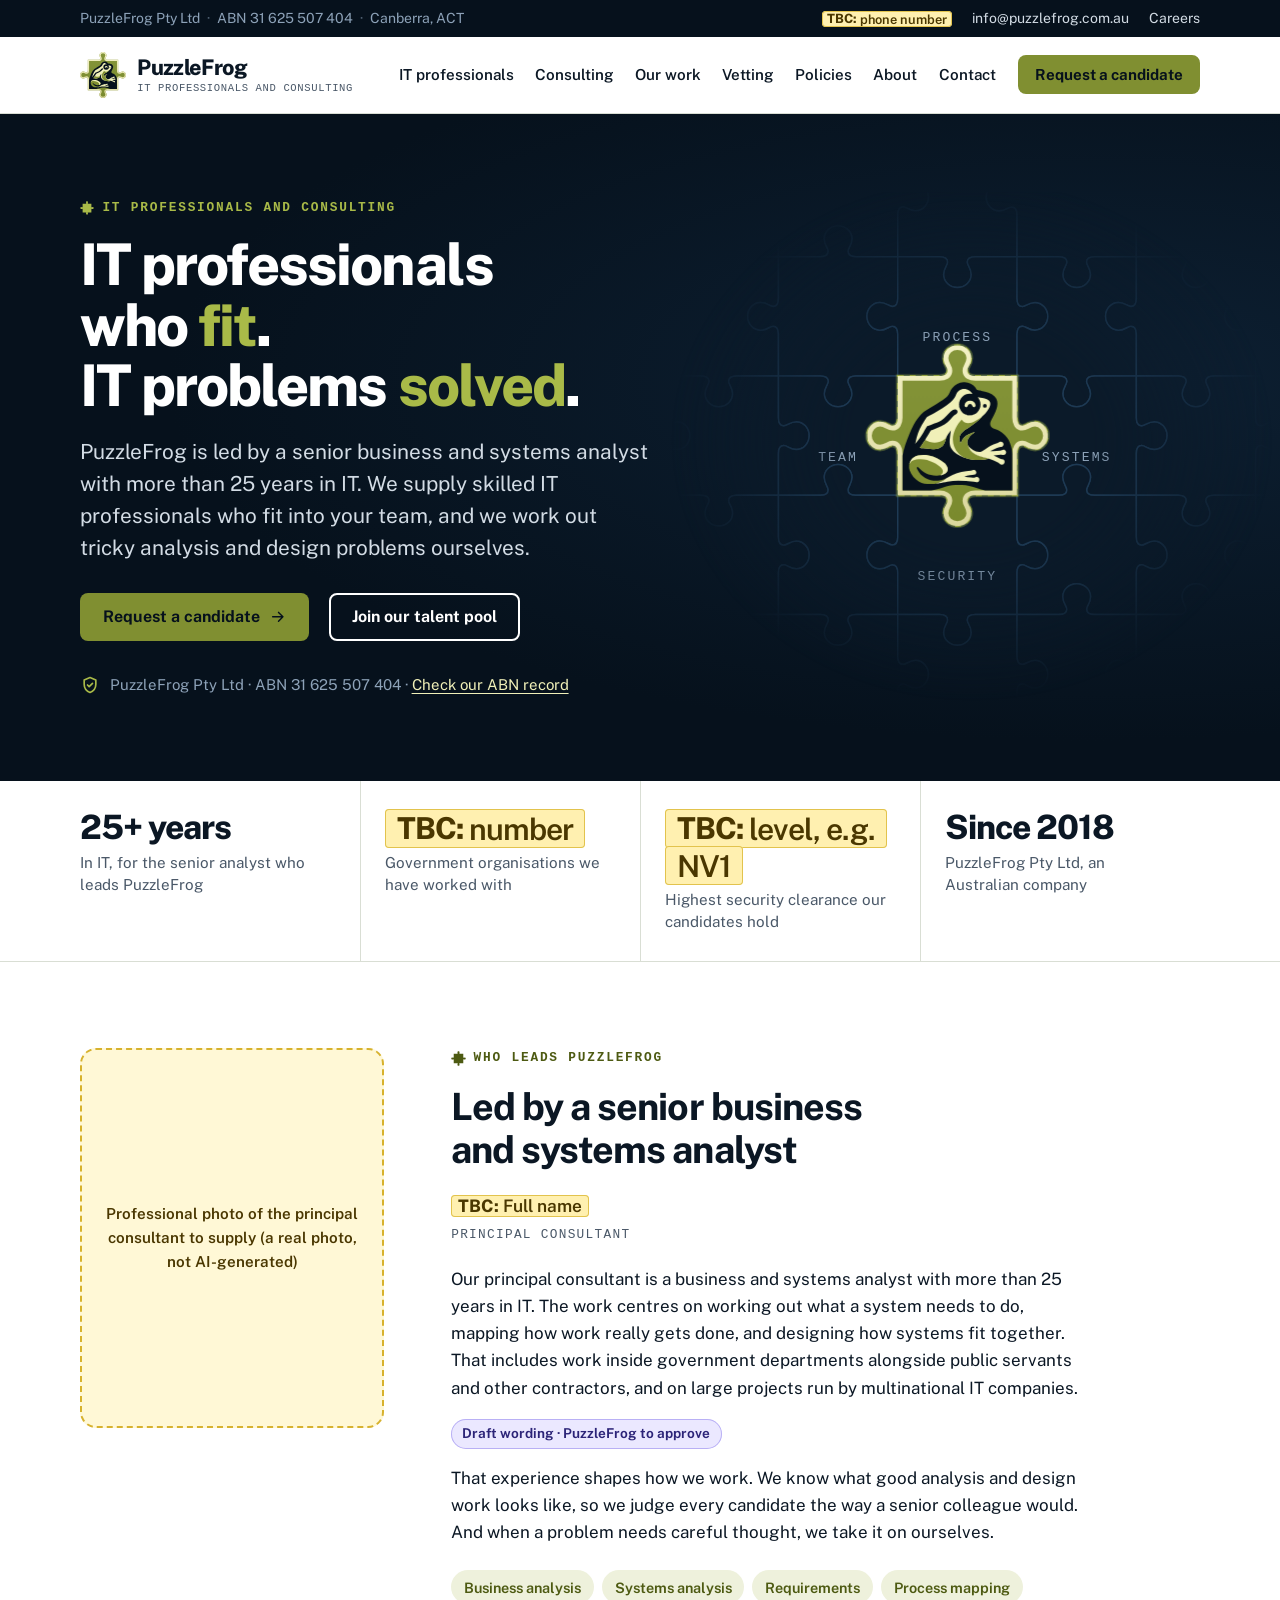
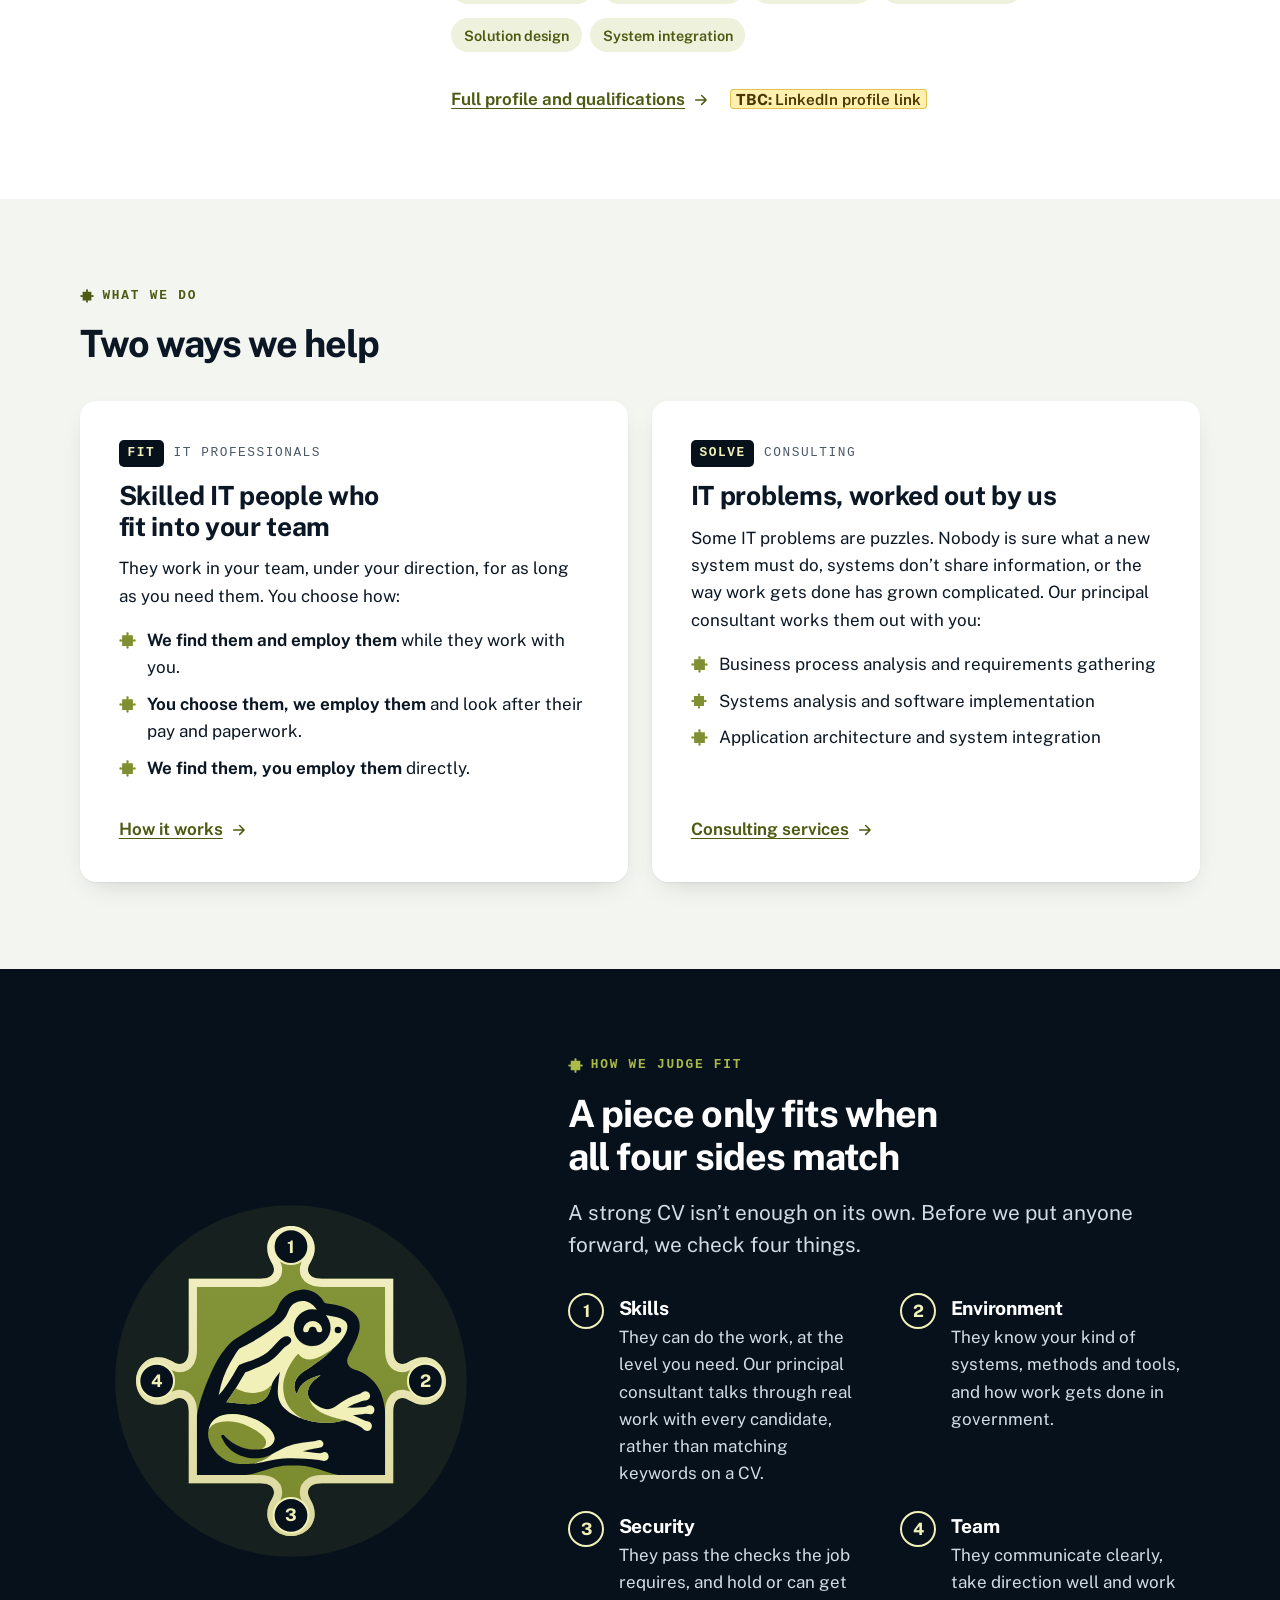
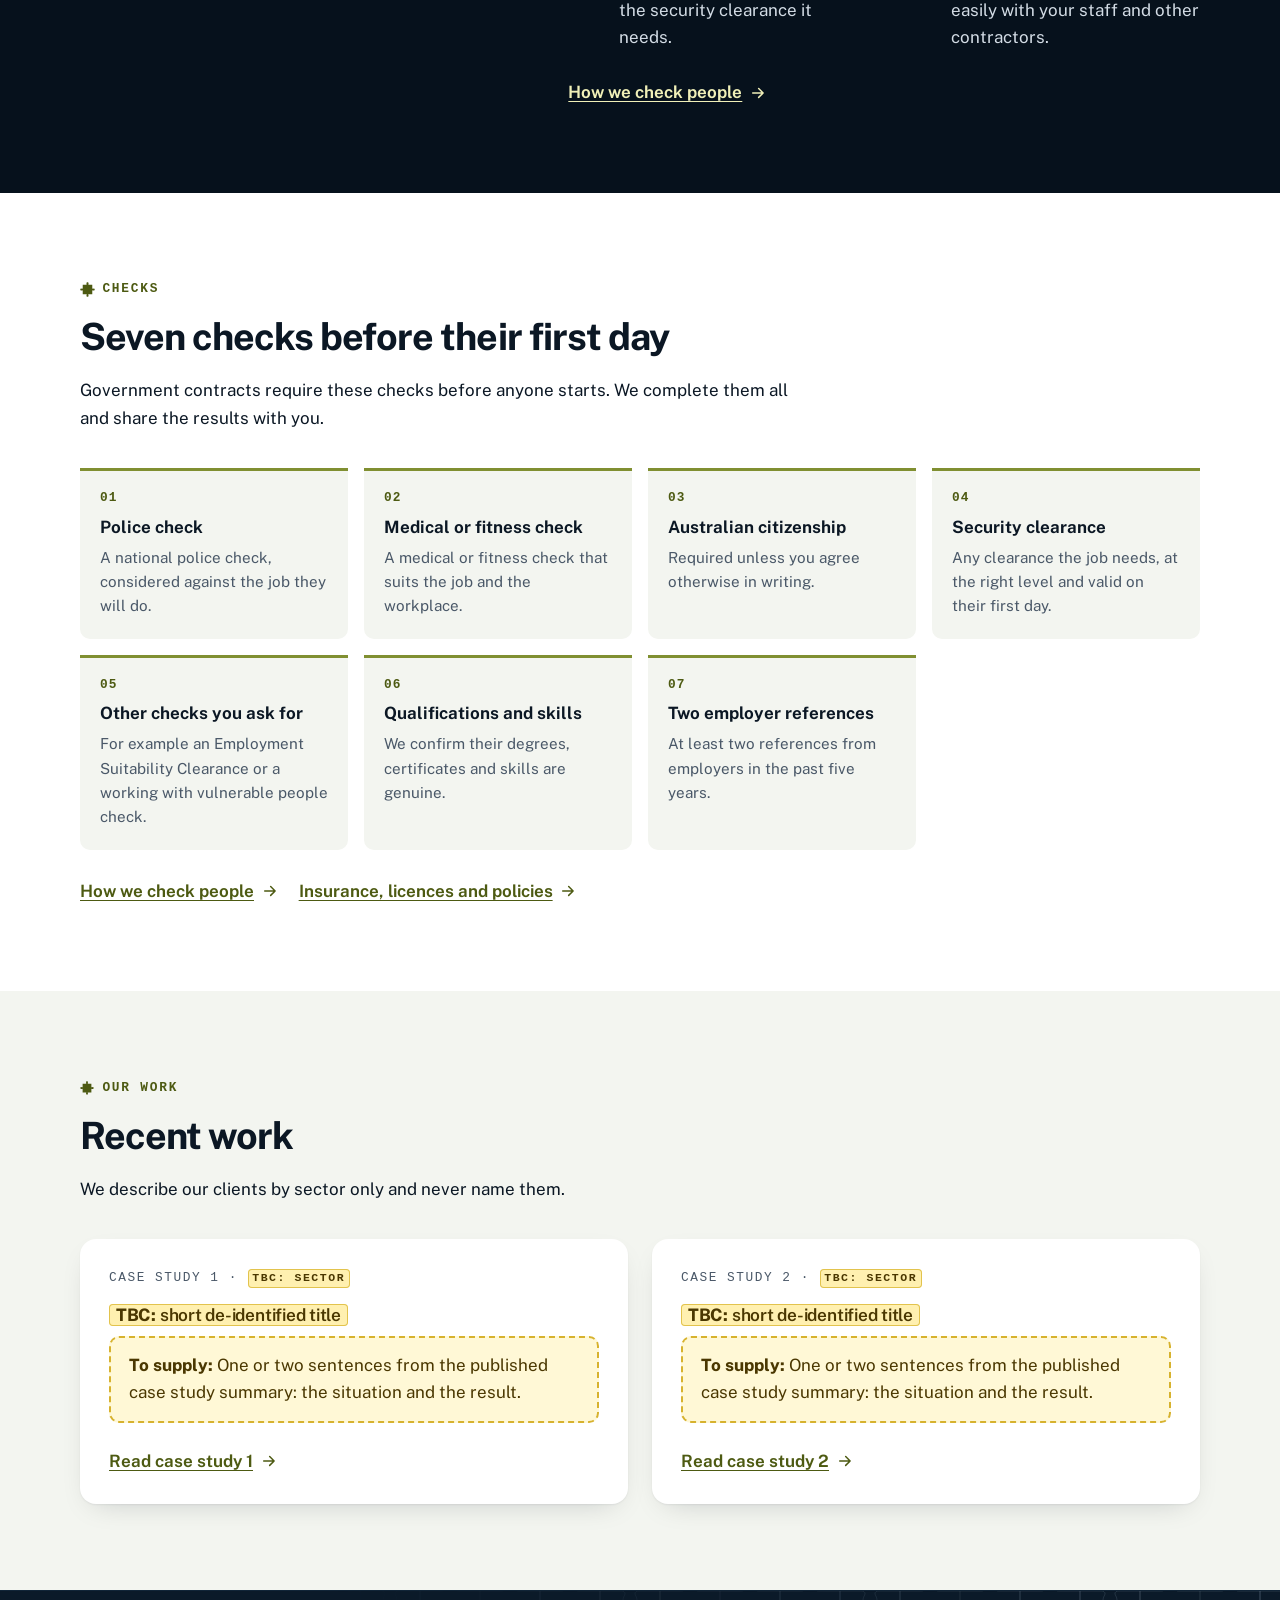
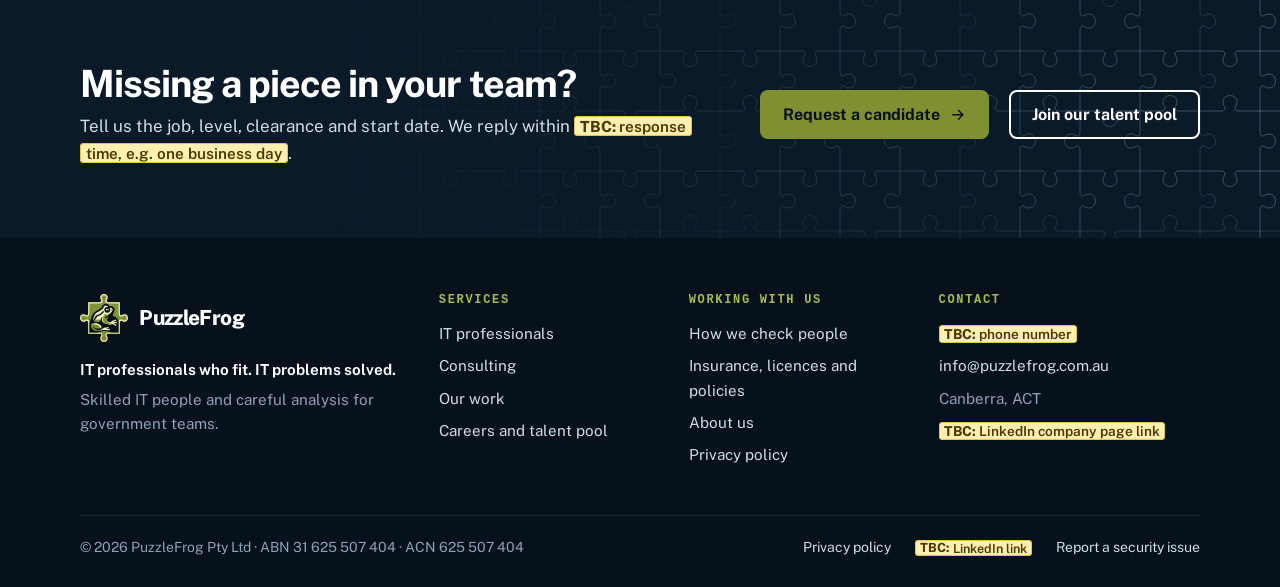
==== commit 8fb85b4c: "Use the vector logo across the site Replace the glossy PNG logo with the redrawn SVG: the exact jigs" ====
--- a/index.html
+++ b/index.html
@@ -7,7 +7,8 @@
   <meta name="description" content="PuzzleFrog Pty Ltd is led by a senior business and systems analyst. We find skilled IT professionals who fit into government teams, and we solve IT problems ourselves.">
   <link rel="canonical" href="https://puzzlefrog.com.au/">
   <meta name="theme-color" content="#06111c">
-  <link rel="icon" href="/assets/img/puzzlefrog-mark.png" type="image/png">
+  <link rel="icon" href="/assets/img/favicon-32.png" sizes="32x32" type="image/png">
+  <link rel="icon" href="/assets/img/puzzlefrog-mark-small.svg" type="image/svg+xml">
   <link rel="apple-touch-icon" href="/assets/img/apple-touch-icon.png">
   <link rel="preload" href="/assets/fonts/publicsans-latin.woff2" as="font" type="font/woff2" crossorigin>
   <link rel="stylesheet" href="/assets/css/site.css">
@@ -31,7 +32,7 @@
   "name": "PuzzleFrog",
   "legalName": "PuzzleFrog Pty Ltd",
   "url": "https://puzzlefrog.com.au/",
-  "logo": "https://puzzlefrog.com.au/assets/img/puzzlefrog-mark-640.png",
+  "logo": "https://puzzlefrog.com.au/assets/img/puzzlefrog-logo-512.png",
   "slogan": "IT professionals who fit. IT problems solved.",
   "description": "IT professionals and consulting for government, led by a senior business and systems analyst.",
   "email": "info@puzzlefrog.com.au",
@@ -79,7 +80,7 @@
   <header class="site-header">
     <div class="wrap header-inner">
       <a class="brand" href="/">
-        <img src="/assets/img/puzzlefrog-mark.png" alt="" width="46" height="46">
+        <img src="/assets/img/puzzlefrog-logo.svg" alt="" width="46" height="46">
         <span class="brand-text"><span class="brand-name">PuzzleFrog</span><span class="brand-tag">IT professionals and consulting</span></span>
       </a>
       <button class="nav-toggle" type="button" aria-expanded="false" aria-controls="site-nav">
@@ -131,7 +132,7 @@
             </g>
             <path class="slot" d="M238 154 L273 154 C277 154 279.7 152.5 279.7 149.5 C279.7 146.5 276.4 144.5 276.4 139 C276.4 133 281.6 128.2 288 128.2 C294.4 128.2 299.6 133 299.6 139 C299.6 144.5 296.3 146.5 296.3 149.5 C296.3 152.5 299 154 303 154 L338 154 L338 189 C338 193 339.5 195.7 342.5 195.7 C345.5 195.7 347.5 192.4 353 192.4 C359 192.4 363.8 197.6 363.8 204 C363.8 210.4 359 215.6 353 215.6 C347.5 215.6 345.5 212.3 342.5 212.3 C339.5 212.3 338 215 338 219 L338 254 L303 254 C299 254 296.3 255.5 296.3 258.5 C296.3 261.5 299.6 263.5 299.6 269 C299.6 275 294.4 279.8 288 279.8 C281.6 279.8 276.4 275 276.4 269 C276.4 263.5 279.7 261.5 279.7 258.5 C279.7 255.5 277 254 273 254 L238 254 L238 219 C238 215 236.5 212.3 233.5 212.3 C230.5 212.3 228.5 215.6 223 215.6 C217 215.6 212.2 210.4 212.2 204 C212.2 197.6 217 192.4 223 192.4 C228.5 192.4 230.5 195.7 233.5 195.7 C236.5 195.7 238 193 238 189 L238 154Z"/>
             <path class="slot-glow" d="M238 154 L273 154 C277 154 279.7 152.5 279.7 149.5 C279.7 146.5 276.4 144.5 276.4 139 C276.4 133 281.6 128.2 288 128.2 C294.4 128.2 299.6 133 299.6 139 C299.6 144.5 296.3 146.5 296.3 149.5 C296.3 152.5 299 154 303 154 L338 154 L338 189 C338 193 339.5 195.7 342.5 195.7 C345.5 195.7 347.5 192.4 353 192.4 C359 192.4 363.8 197.6 363.8 204 C363.8 210.4 359 215.6 353 215.6 C347.5 215.6 345.5 212.3 342.5 212.3 C339.5 212.3 338 215 338 219 L338 254 L303 254 C299 254 296.3 255.5 296.3 258.5 C296.3 261.5 299.6 263.5 299.6 269 C299.6 275 294.4 279.8 288 279.8 C281.6 279.8 276.4 275 276.4 269 C276.4 263.5 279.7 261.5 279.7 258.5 C279.7 255.5 277 254 273 254 L238 254 L238 219 C238 215 236.5 212.3 233.5 212.3 C230.5 212.3 228.5 215.6 223 215.6 C217 215.6 212.2 210.4 212.2 204 C212.2 197.6 217 192.4 223 192.4 C228.5 192.4 230.5 195.7 233.5 195.7 C236.5 195.7 238 193 238 189 L238 154Z"/>
-            <g class="fit-piece"><image href="/assets/img/puzzlefrog-mark-640.png" x="212.3" y="127.6" width="151.3" height="151.5"/></g>
+            <g class="fit-piece"><image href="/assets/img/puzzlefrog-logo.svg" x="212.2" y="128.2" width="151.6" height="151.6"/></g>
           </svg>
         </div>
       </div>
@@ -205,7 +206,7 @@
         <div>
           <svg class="fit-svg" viewBox="0 0 360 360" aria-hidden="true" focusable="false">
               <circle class="halo" cx="180" cy="180" r="172"/>
-              <image href="/assets/img/puzzlefrog-mark-640.png" x="28.5" y="27.3" width="302.7" height="303"/>
+              <image href="/assets/img/puzzlefrog-logo.svg" x="28.4" y="28.4" width="303.2" height="303.2"/>
               <g class="badge"><circle cx="180" cy="48.6" r="17"/><text x="180" y="54.6">1</text></g><g class="badge"><circle cx="311.4" cy="180" r="17"/><text x="311.4" y="186">2</text></g><g class="badge"><circle cx="180" cy="311.4" r="17"/><text x="180" y="317.4">3</text></g><g class="badge"><circle cx="48.6" cy="180" r="17"/><text x="48.6" y="186">4</text></g>
             </svg>
         </div>
@@ -292,7 +293,7 @@
     <div class="wrap">
       <div class="footer-grid">
         <div>
-          <div class="footer-brand"><img src="/assets/img/puzzlefrog-mark.png" alt="" width="48" height="48"><span>PuzzleFrog</span></div>
+          <div class="footer-brand"><img src="/assets/img/puzzlefrog-logo.svg" alt="" width="48" height="48"><span>PuzzleFrog</span></div>
           <p class="footer-about"><strong>IT professionals who fit. IT problems solved.</strong>Skilled IT people and careful analysis for government teams.</p>
         </div>
         <nav aria-labelledby="footer-services">
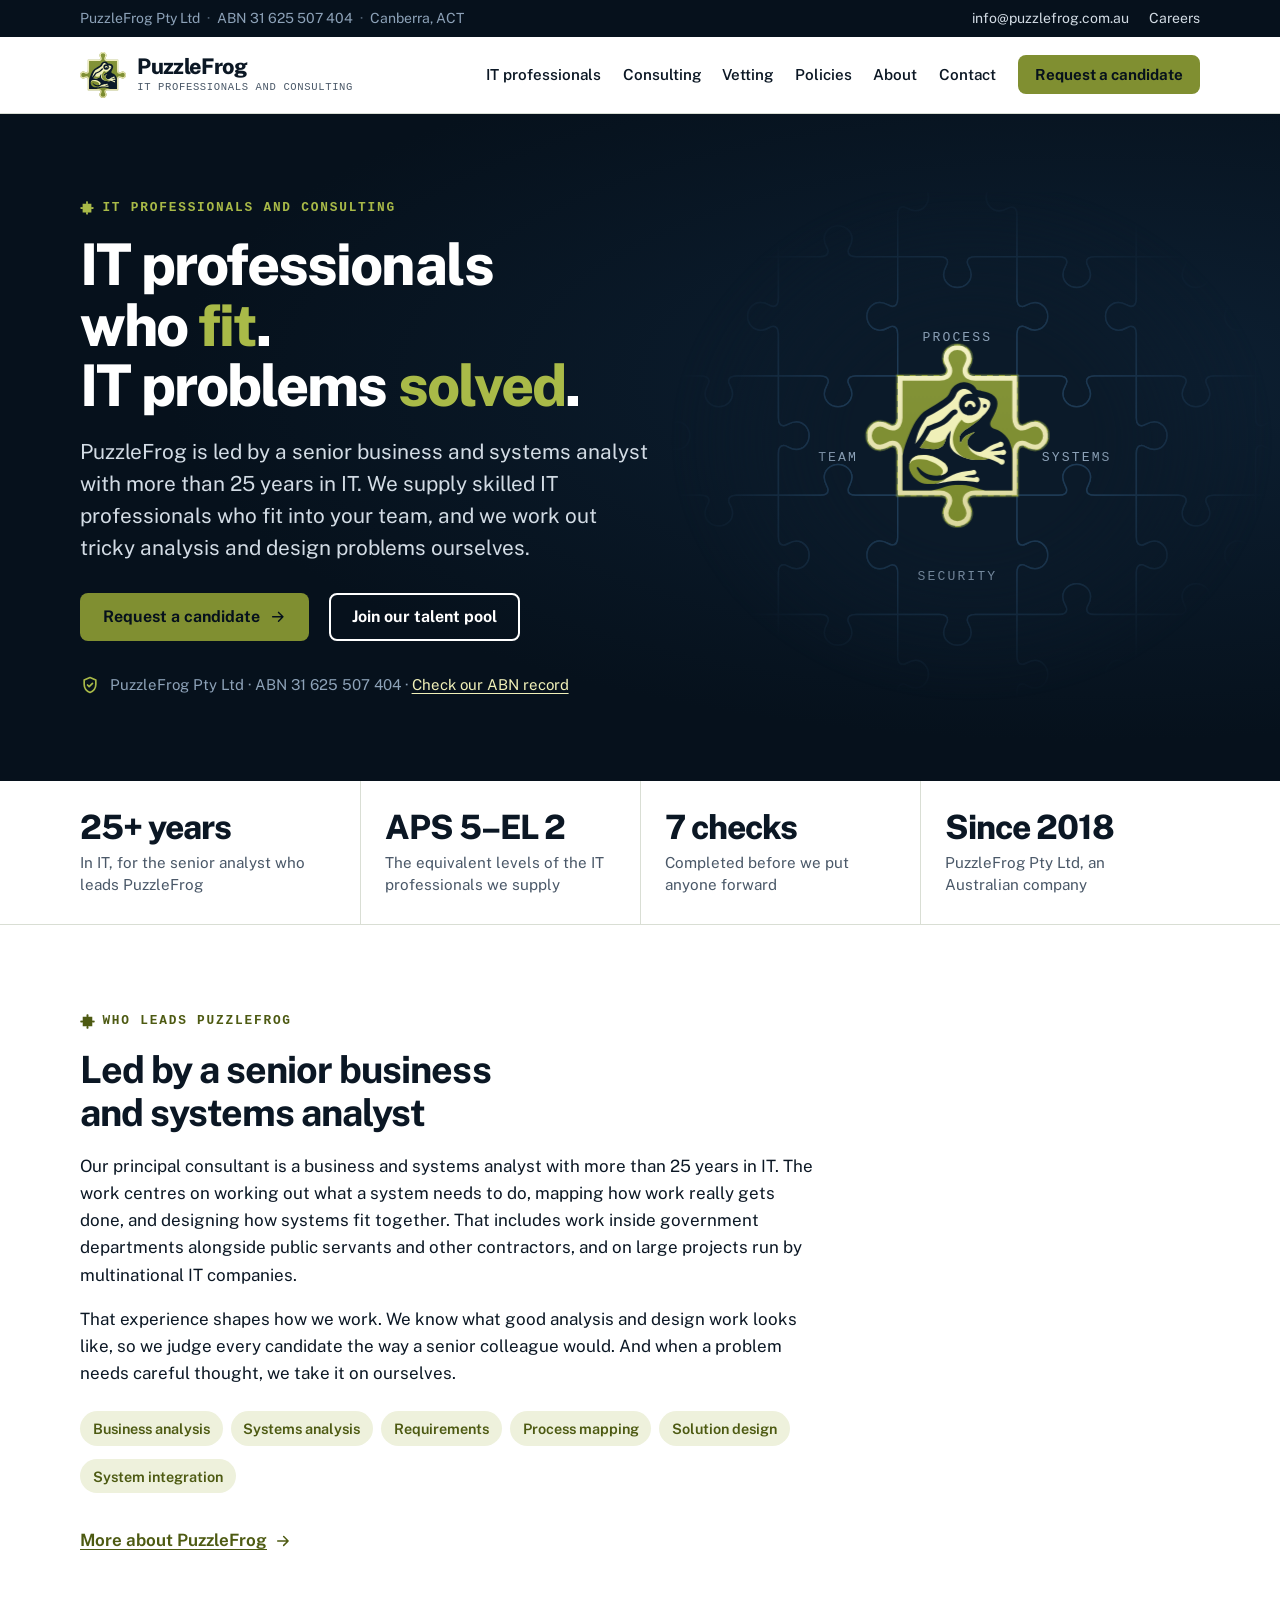
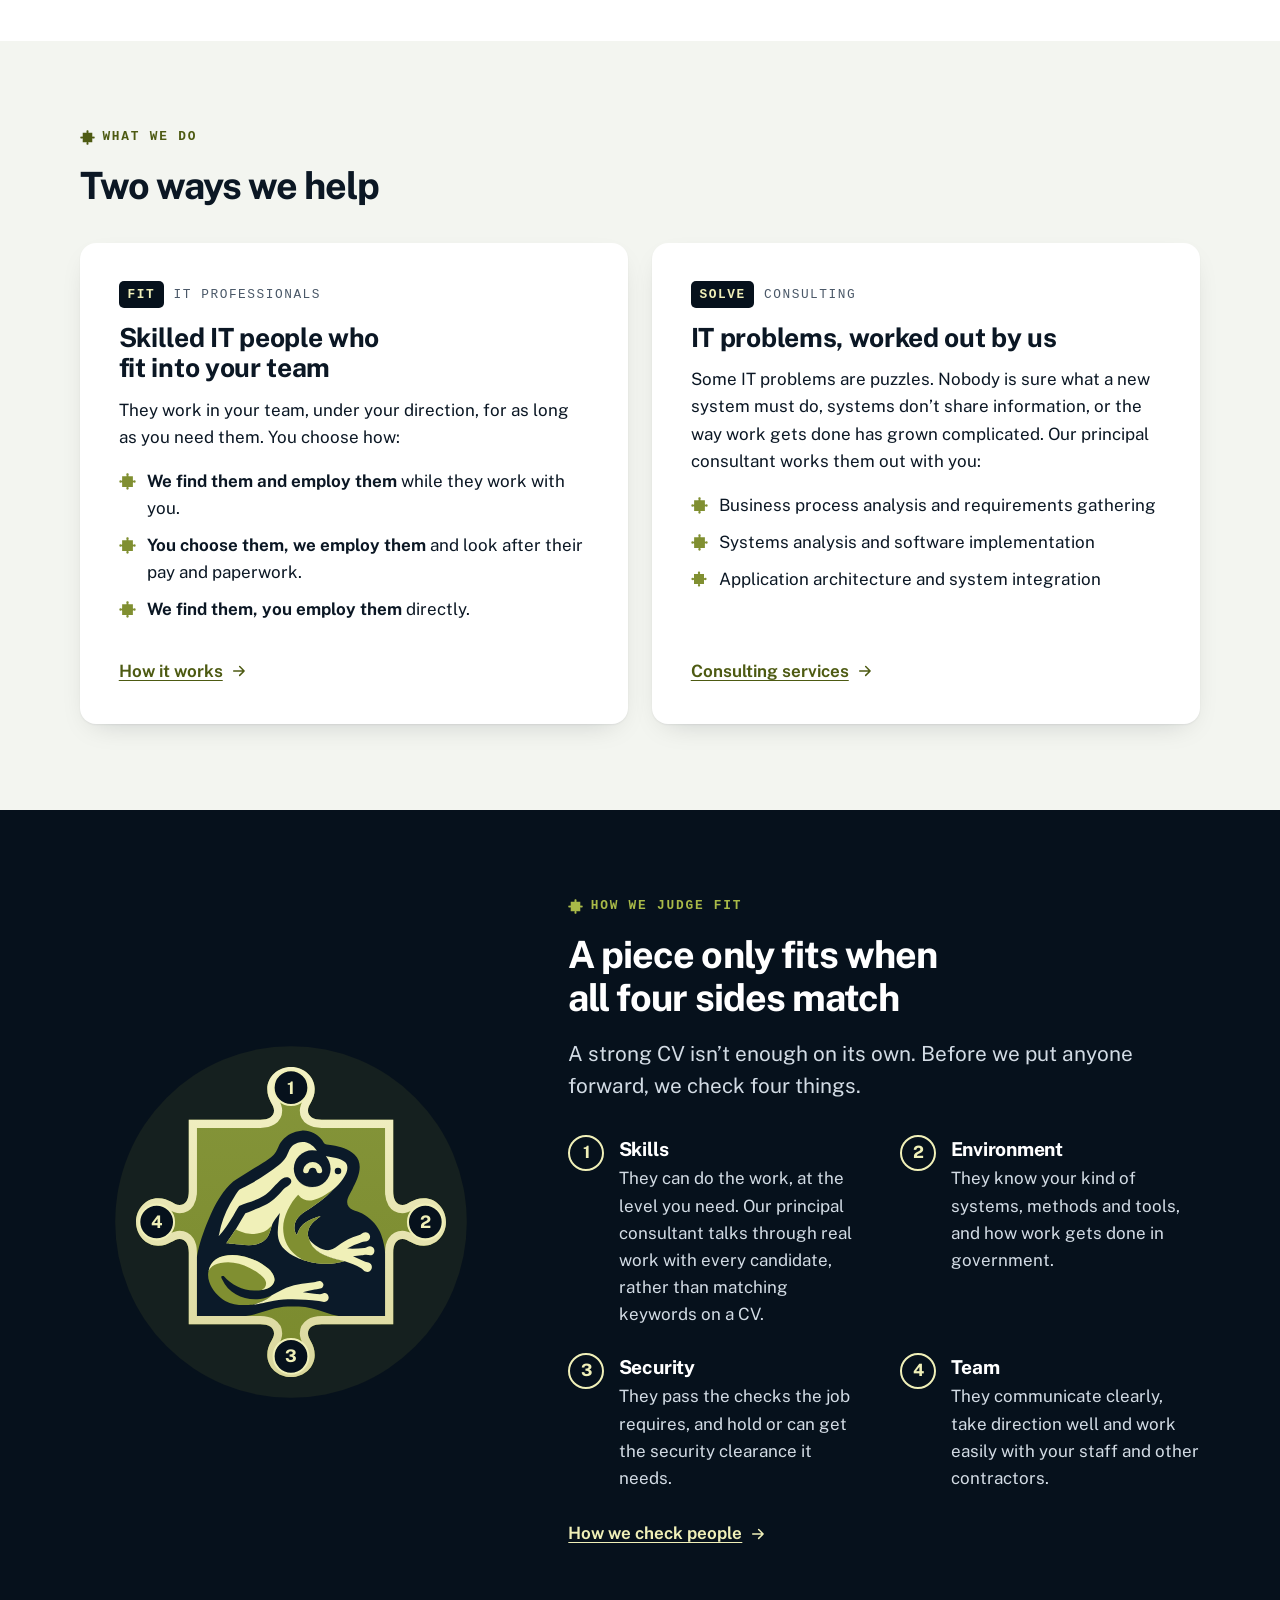
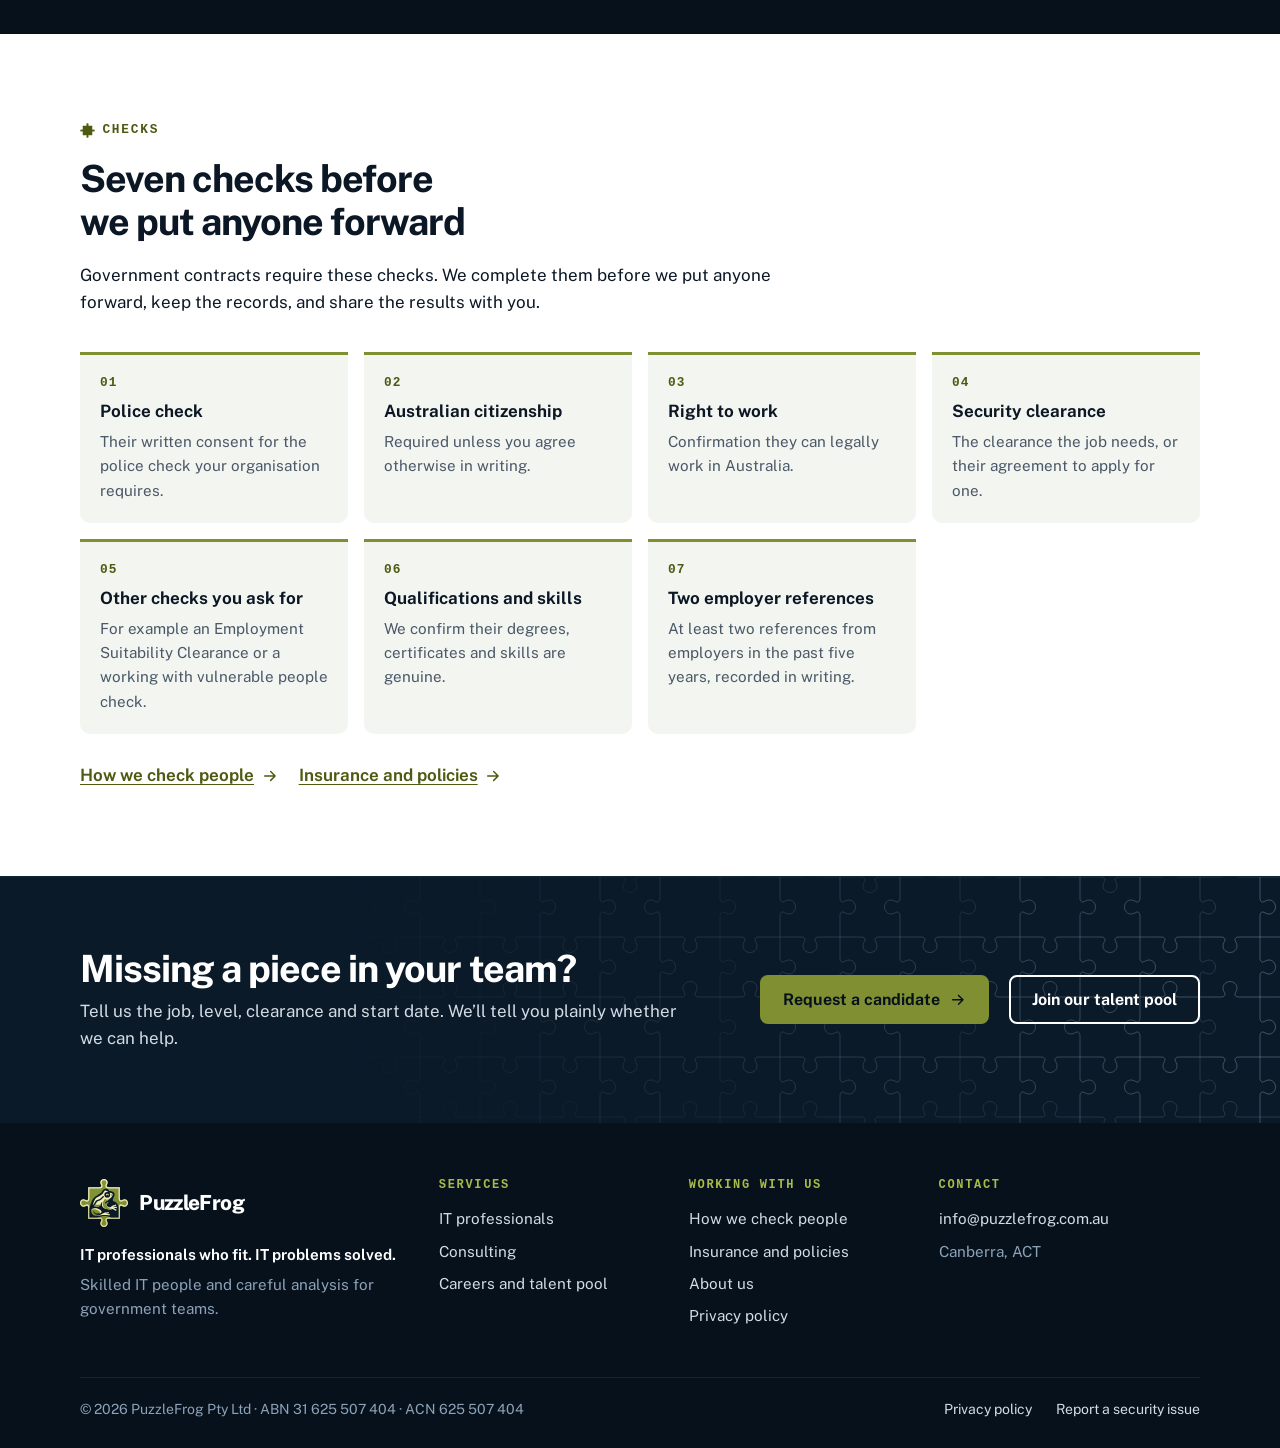
==== commit 5ed35738: "Clear the placeholders and get the redesign ready to go live - Remove phone, LinkedIn, response time" ====
--- a/index.html
+++ b/index.html
@@ -70,7 +70,6 @@
     <div class="wrap">
       <p>PuzzleFrog&nbsp;Pty&nbsp;Ltd<span class="sep" aria-hidden="true">·</span>ABN&nbsp;31 625 507 404<span class="sep" aria-hidden="true">·</span>Canberra, ACT</p>
       <ul class="utility-links">
-        <li><span class="tbc">phone number</span></li>
         <li class="hide-sm"><a href="mailto:info@puzzlefrog.com.au">info@puzzlefrog.com.au</a></li>
         <li class="hide-sm"><a href="/careers/">Careers</a></li>
       </ul>
@@ -90,7 +89,6 @@
         <ul>
           <li><a href="/labour-hire/">IT professionals</a></li>
           <li><a href="/consulting/">Consulting</a></li>
-          <li><a href="/case-studies/">Our work</a></li>
           <li><a href="/vetting/">Vetting</a></li>
           <li><a href="/compliance/">Policies</a></li>
           <li><a href="/about/">About</a></li>
@@ -142,27 +140,23 @@
       <div class="wrap">
         <ul class="facts">
           <li><span class="fact-value">25+ years</span><span class="fact-label">In IT, for the senior analyst who leads PuzzleFrog</span></li>
-          <li><span class="fact-value"><span class="tbc">number</span></span><span class="fact-label">Government organisations we have worked with</span></li>
-          <li><span class="fact-value"><span class="tbc">level, e.g. NV1</span></span><span class="fact-label">Highest security clearance our candidates hold</span></li>
+          <li><span class="fact-value">APS&nbsp;5–EL&nbsp;2</span><span class="fact-label">The equivalent levels of the IT professionals we supply</span></li>
+          <li><span class="fact-value">7 checks</span><span class="fact-label">Completed before we put anyone forward</span></li>
           <li><span class="fact-value">Since 2018</span><span class="fact-label">PuzzleFrog Pty Ltd, an Australian company</span></li>
         </ul>
       </div>
     </section>
 
     <section class="section" aria-labelledby="lead-title">
-      <div class="wrap leader">
-        <div class="photo-slot">Professional photo of the principal consultant to supply (a real photo, not AI-generated)</div>
+      <div class="wrap">
         <div class="prose">
           <p class="eyebrow">Who leads PuzzleFrog</p>
           <h2 id="lead-title">Led by a senior business and systems analyst</h2>
-          <p class="leader-name"><strong><span class="tbc">Full name</span></strong><span class="role">Principal consultant</span></p>
           <p>Our principal consultant is a business and systems analyst with more than 25 years in IT. The work centres on working out what a system needs to do, mapping how work really gets done, and designing how systems fit together. That includes work inside government departments alongside public servants and other contractors, and on large projects run by multinational IT companies.</p>
-          <p class="draft-flag">Draft wording · PuzzleFrog to approve</p>
           <p>That experience shapes how we work. We know what good analysis and design work looks like, so we judge every candidate the way a senior colleague would. And when a problem needs careful thought, we take it on ourselves.</p>
           <ul class="chips" aria-label="Areas of expertise"><li>Business analysis</li><li>Systems analysis</li><li>Requirements</li><li>Process mapping</li><li>Solution design</li><li>System integration</li></ul>
           <div class="btn-row">
-            <a class="link-arrow" href="/about/#leadership">Full profile and qualifications <svg viewBox="0 0 24 24" fill="none" stroke="currentColor" stroke-width="2" stroke-linecap="round" stroke-linejoin="round" aria-hidden="true" focusable="false"><path d="M5 12h14M13 6l6 6-6 6"/></svg></a>
-            <span><span class="tbc">LinkedIn profile link</span></span>
+            <a class="link-arrow" href="/about/">More about PuzzleFrog <svg viewBox="0 0 24 24" fill="none" stroke="currentColor" stroke-width="2" stroke-linecap="round" stroke-linejoin="round" aria-hidden="true" focusable="false"><path d="M5 12h14M13 6l6 6-6 6"/></svg></a>
           </div>
         </div>
       </div>
@@ -231,45 +225,21 @@
       <div class="wrap">
         <div class="section-head">
           <p class="eyebrow">Checks</p>
-          <h2 id="checks-title">Seven checks before their first day</h2>
-          <p>Government contracts require these checks before anyone starts. We complete them all and share the results with you.</p>
+          <h2 id="checks-title">Seven checks before we put anyone forward</h2>
+          <p>Government contracts require these checks. We complete them before we put anyone forward, keep the records, and share the results with you.</p>
         </div>
         <ol class="checks">
-          <li><strong>Police check</strong><span>A national police check, considered against the job they will do.</span></li>
-          <li><strong>Medical or fitness check</strong><span>A medical or fitness check that suits the job and the workplace.</span></li>
+          <li><strong>Police check</strong><span>Their written consent for the police check your organisation requires.</span></li>
           <li><strong>Australian citizenship</strong><span>Required unless you agree otherwise in writing.</span></li>
-          <li><strong>Security clearance</strong><span>Any clearance the job needs, at the right level and valid on their first day.</span></li>
+          <li><strong>Right to work</strong><span>Confirmation they can legally work in Australia.</span></li>
+          <li><strong>Security clearance</strong><span>The clearance the job needs, or their agreement to apply for one.</span></li>
           <li><strong>Other checks you ask for</strong><span>For example an Employment Suitability Clearance or a working with vulnerable people check.</span></li>
           <li><strong>Qualifications and skills</strong><span>We confirm their degrees, certificates and skills are genuine.</span></li>
-          <li><strong>Two employer references</strong><span>At least two references from employers in the past five years.</span></li>
+          <li><strong>Two employer references</strong><span>At least two references from employers in the past five years, recorded in writing.</span></li>
         </ol>
         <div class="btn-row">
           <a class="link-arrow" href="/vetting/">How we check people <svg viewBox="0 0 24 24" fill="none" stroke="currentColor" stroke-width="2" stroke-linecap="round" stroke-linejoin="round" aria-hidden="true" focusable="false"><path d="M5 12h14M13 6l6 6-6 6"/></svg></a>
-          <a class="link-arrow" href="/compliance/">Insurance, licences and policies <svg viewBox="0 0 24 24" fill="none" stroke="currentColor" stroke-width="2" stroke-linecap="round" stroke-linejoin="round" aria-hidden="true" focusable="false"><path d="M5 12h14M13 6l6 6-6 6"/></svg></a>
-        </div>
-      </div>
-    </section>
-
-    <section class="section section-mist" aria-labelledby="work-title">
-      <div class="wrap">
-        <div class="section-head">
-          <p class="eyebrow">Our work</p>
-          <h2 id="work-title">Recent work</h2>
-          <p>We describe our clients by sector only and never name them.</p>
-        </div>
-        <div class="grid-2">
-          <article class="card">
-            <p class="card-tag">Case study 1 · <span class="tbc">sector</span></p>
-            <h3><span class="tbc">short de-identified title</span></h3>
-            <div class="tbc-block"><p>One or two sentences from the published case study summary: the situation and the result.</p></div>
-            <a class="link-arrow" href="/case-studies/#case-1">Read case study 1 <svg viewBox="0 0 24 24" fill="none" stroke="currentColor" stroke-width="2" stroke-linecap="round" stroke-linejoin="round" aria-hidden="true" focusable="false"><path d="M5 12h14M13 6l6 6-6 6"/></svg></a>
-          </article>
-          <article class="card">
-            <p class="card-tag">Case study 2 · <span class="tbc">sector</span></p>
-            <h3><span class="tbc">short de-identified title</span></h3>
-            <div class="tbc-block"><p>One or two sentences from the published case study summary: the situation and the result.</p></div>
-            <a class="link-arrow" href="/case-studies/#case-2">Read case study 2 <svg viewBox="0 0 24 24" fill="none" stroke="currentColor" stroke-width="2" stroke-linecap="round" stroke-linejoin="round" aria-hidden="true" focusable="false"><path d="M5 12h14M13 6l6 6-6 6"/></svg></a>
-          </article>
+          <a class="link-arrow" href="/compliance/">Insurance and policies <svg viewBox="0 0 24 24" fill="none" stroke="currentColor" stroke-width="2" stroke-linecap="round" stroke-linejoin="round" aria-hidden="true" focusable="false"><path d="M5 12h14M13 6l6 6-6 6"/></svg></a>
         </div>
       </div>
     </section>
@@ -280,7 +250,7 @@
     <div class="wrap cta-inner">
       <div>
         <h2 id="cta-title">Missing a piece in your team?</h2>
-        <p>Tell us the job, level, clearance and start date. We reply within <span class="tbc">response time, e.g. one business day</span>.</p>
+        <p>Tell us the job, level, clearance and start date. We’ll tell you plainly whether we can help.</p>
       </div>
       <div class="btn-row">
           <a class="btn btn-primary" href="/contact/?type=candidate">Request a candidate <svg viewBox="0 0 24 24" fill="none" stroke="currentColor" stroke-width="2" stroke-linecap="round" stroke-linejoin="round" aria-hidden="true" focusable="false"><path d="M5 12h14M13 6l6 6-6 6"/></svg></a>
@@ -301,7 +271,6 @@
           <ul>
             <li><a href="/labour-hire/">IT professionals</a></li>
             <li><a href="/consulting/">Consulting</a></li>
-            <li><a href="/case-studies/">Our work</a></li>
             <li><a href="/careers/">Careers and talent pool</a></li>
           </ul>
         </nav>
@@ -309,7 +278,7 @@
           <h2 id="footer-assurance">Working with us</h2>
           <ul>
             <li><a href="/vetting/">How we check people</a></li>
-            <li><a href="/compliance/">Insurance, licences and policies</a></li>
+            <li><a href="/compliance/">Insurance and policies</a></li>
             <li><a href="/about/">About us</a></li>
             <li><a href="/privacy/">Privacy policy</a></li>
           </ul>
@@ -317,10 +286,8 @@
         <div>
           <h2>Contact</h2>
           <ul>
-            <li><span class="tbc">phone number</span></li>
             <li><a href="mailto:info@puzzlefrog.com.au">info@puzzlefrog.com.au</a></li>
             <li>Canberra, ACT</li>
-            <li><span class="tbc">LinkedIn company page link</span></li>
           </ul>
         </div>
       </div>
@@ -328,7 +295,6 @@
         <p>&copy; <span data-year>2026</span> PuzzleFrog Pty Ltd · ABN&nbsp;31 625 507 404 · ACN&nbsp;625 507 404</p>
         <ul>
           <li><a href="/privacy/">Privacy policy</a></li>
-          <li><span class="tbc">LinkedIn link</span></li>
           <li><a href="/.well-known/security.txt">Report a security issue</a></li>
         </ul>
       </div>
--- a/assets/css/site.css
+++ b/assets/css/site.css
@@ -387,6 +387,8 @@
 .table th, .table td { padding: 0.85rem 1rem; text-align: left; vertical-align: top; border-bottom: 1px solid var(--line); }
 .table thead th { font-family: var(--mono); font-size: 0.75rem; letter-spacing: 0.12em; text-transform: uppercase; color: var(--muted); border-bottom: 2px solid var(--ink); }
 .table tbody th { font-weight: 680; }
+.held { display: inline-flex; align-items: center; gap: 0.4rem; font-weight: 650; color: var(--moss); }
+.held svg { width: 1.15rem; height: 1.15rem; flex: none; }
 @media (max-width: 40em) {
   .table thead { position: absolute; width: 1px; height: 1px; overflow: hidden; clip: rect(0 0 0 0); }
   .table tr { display: block; padding: 0.75rem 0; border-bottom: 1px solid var(--line); }
@@ -438,6 +440,27 @@
 .form-note { margin: 1rem 0 0; font-size: 0.9rem; color: var(--muted); }
 .form-status:empty { display: none; }
 .form-status { margin: 1rem 0 0; padding: 0.75rem 1rem; border-left: 3px solid var(--olive); background: var(--paper); }
+
+/* Tick boxes and single-choice buttons (talent register) */
+.choices { min-width: 0; margin: 0 0 1.4rem; padding: 0; border: 0; }
+.choices legend { margin-bottom: 0.5rem; padding: 0; font-weight: 650; }
+.choices legend .opt { font-weight: 400; color: var(--muted); }
+.choice-grid { display: grid; grid-template-columns: repeat(auto-fill, minmax(min(100%, 15rem), 1fr)); gap: 0.5rem 0.75rem; }
+.choice { display: flex; align-items: flex-start; gap: 0.65rem; padding: 0.6rem 0.8rem; border: 1.5px solid var(--line); border-radius: 8px; background: var(--paper); line-height: 1.4; cursor: pointer; }
+.choice input { flex: none; width: 1.15rem; height: 1.15rem; margin: 0.1rem 0 0; accent-color: var(--moss); cursor: pointer; }
+.choice:hover { border-color: #8a94a0; }
+.choice:has(input:checked) { border-color: var(--moss); background: var(--olive-pale); }
+.choice:has(input:disabled) { opacity: 0.5; cursor: not-allowed; }
+.choice:has(input:disabled) input { cursor: not-allowed; }
+.consent { margin: 0.25rem 0 1.5rem; }
+.consent .choice { border-color: #8a94a0; font-weight: 600; }
+.hp { display: none; }
+
+/* Talent register page */
+.register { max-width: 50rem; }
+.register-done, .form-done { border-left: 4px solid var(--olive); }
+.register-done p, .form-done p { margin: 0; font-size: 1.2rem; font-weight: 650; }
+.register-done:focus, .form-done:focus { outline: none; }
 
 /* ---------- Call to action band ---------- */
 .cta-band { position: relative; overflow: hidden; background: var(--navy-900); border-top: 1px solid var(--navy-800); }
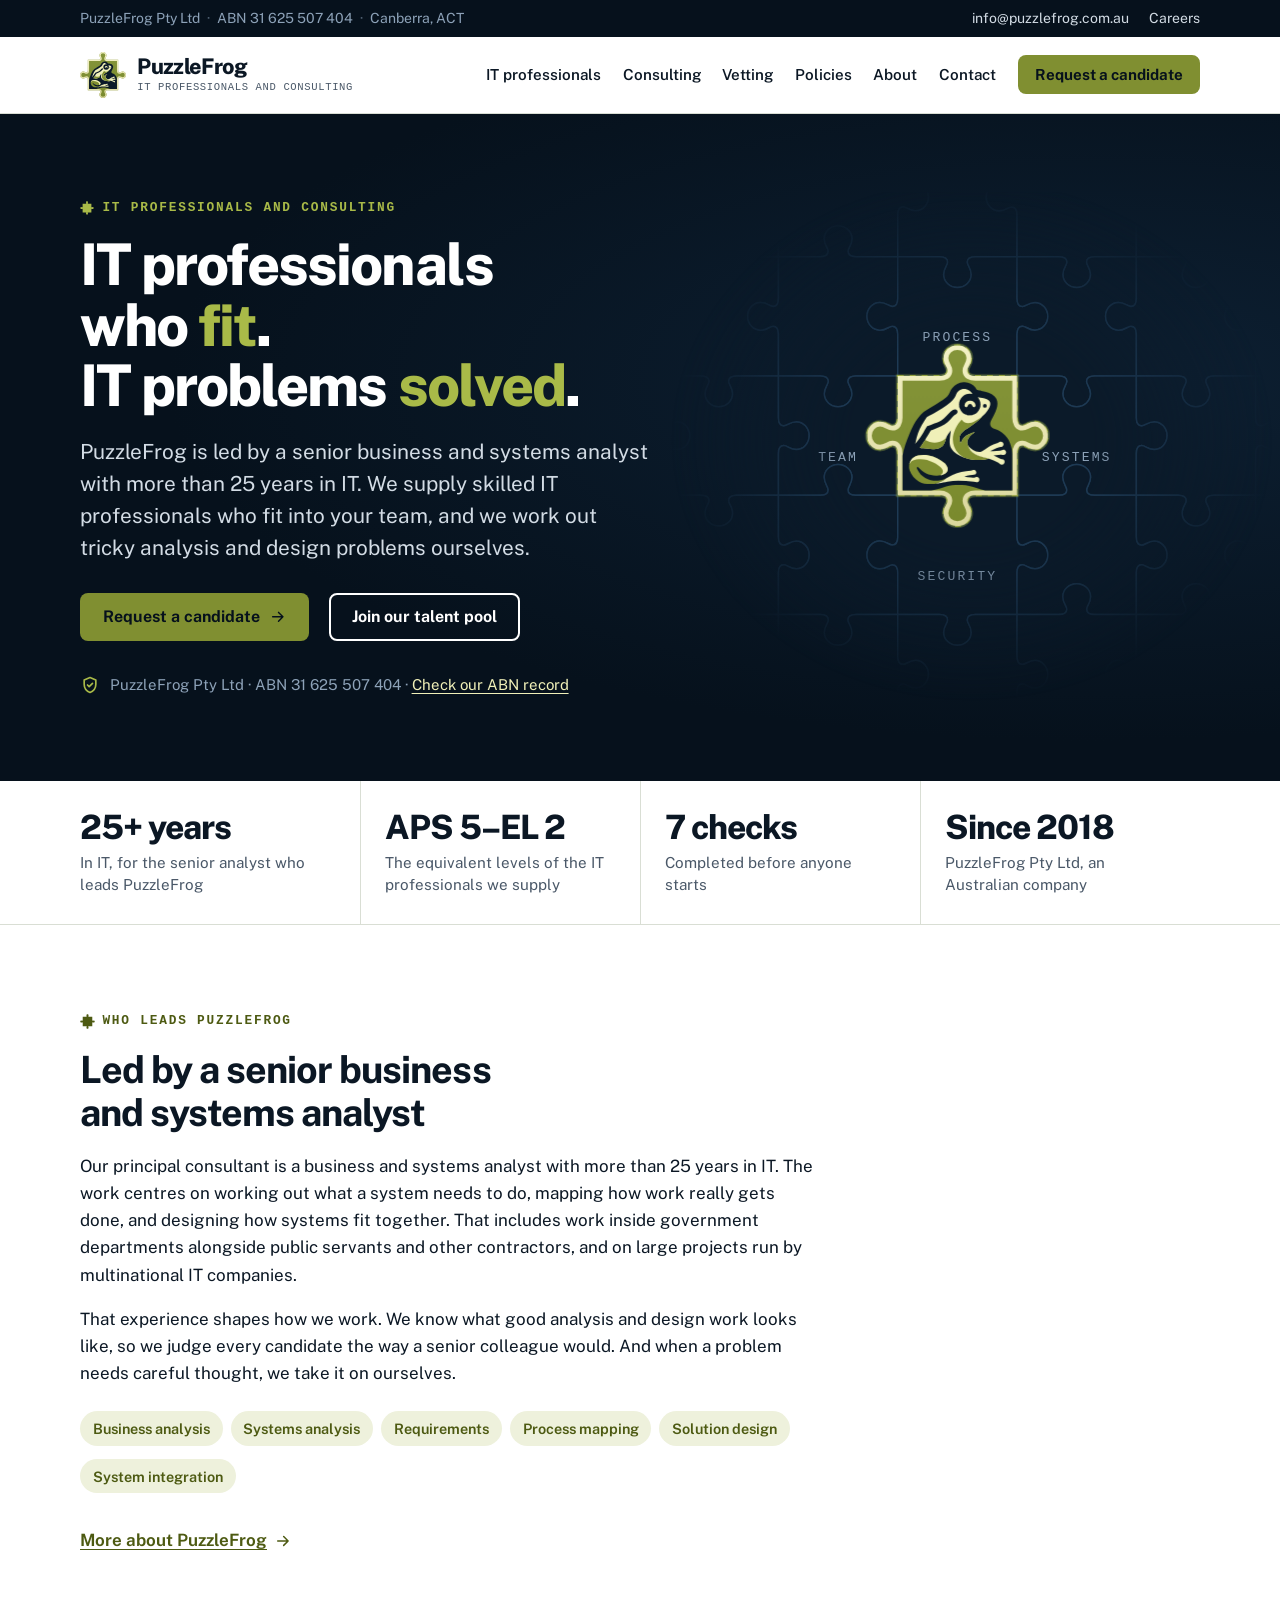
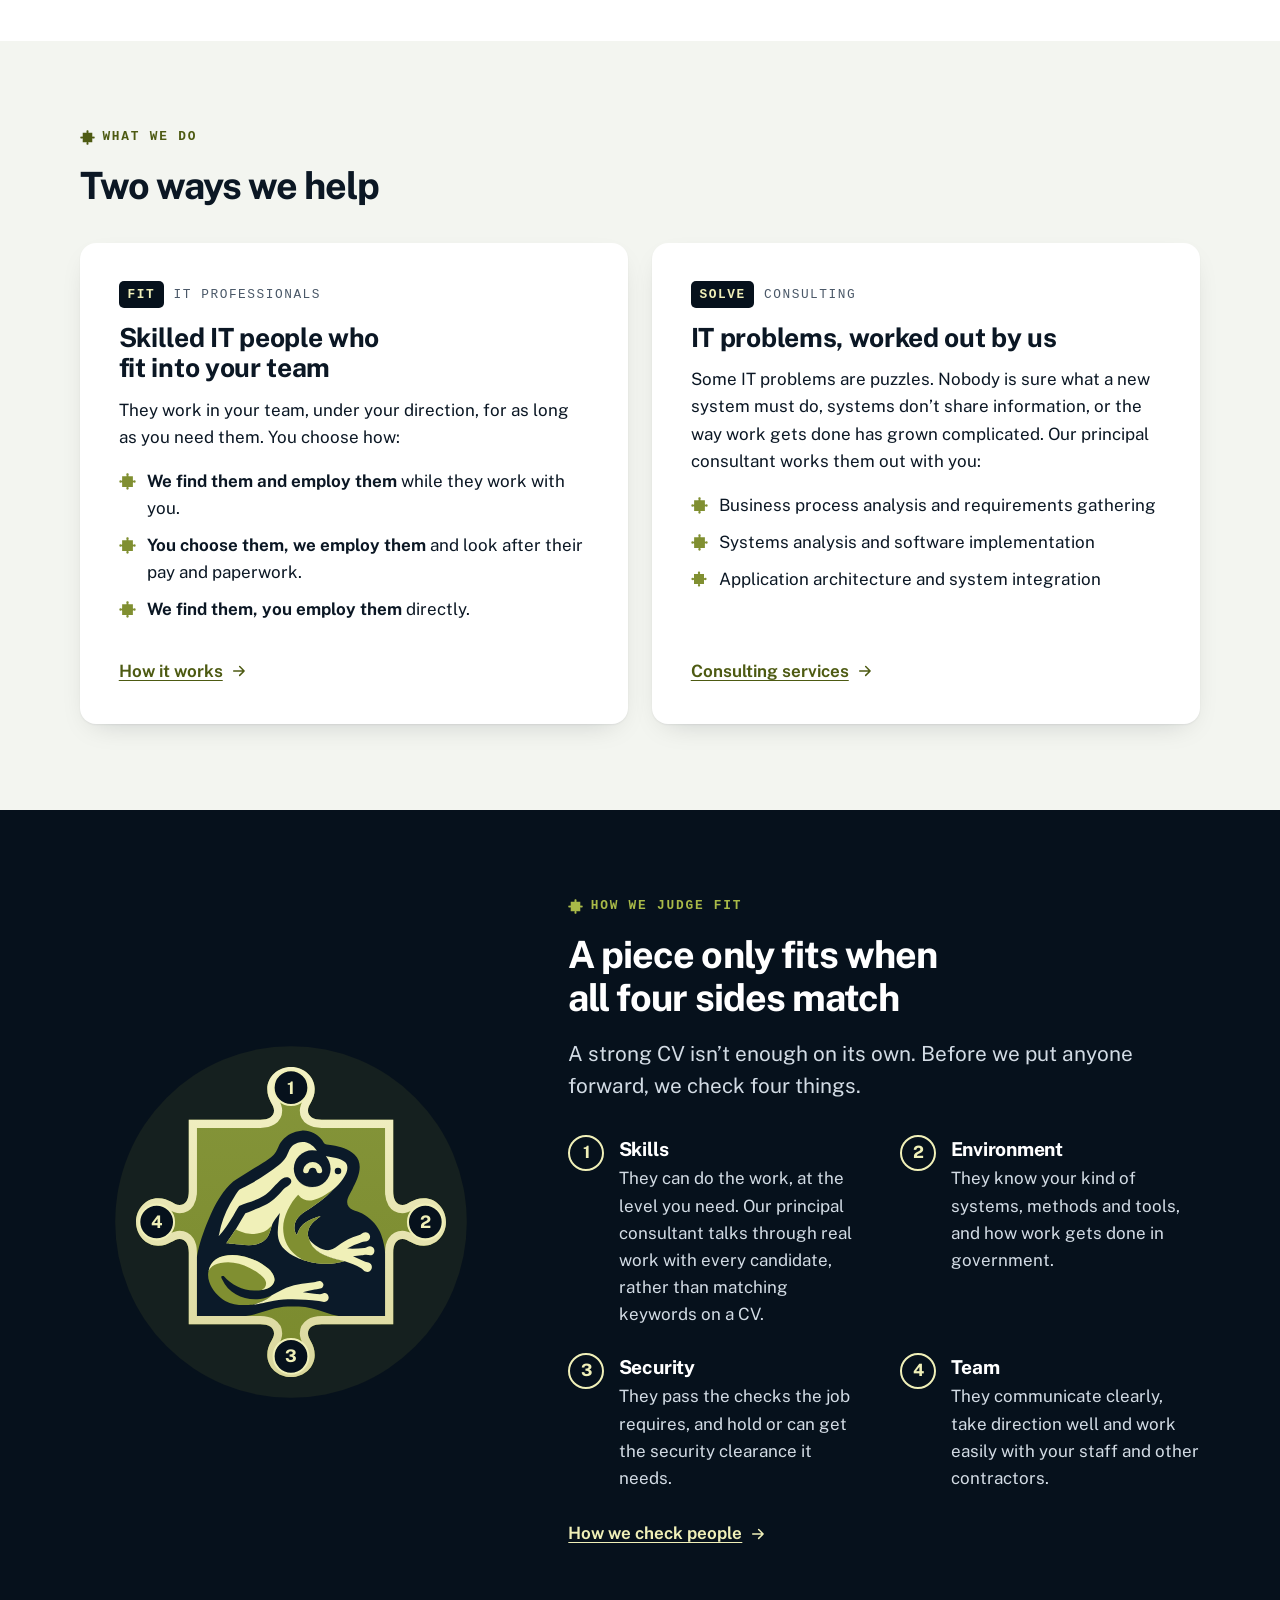
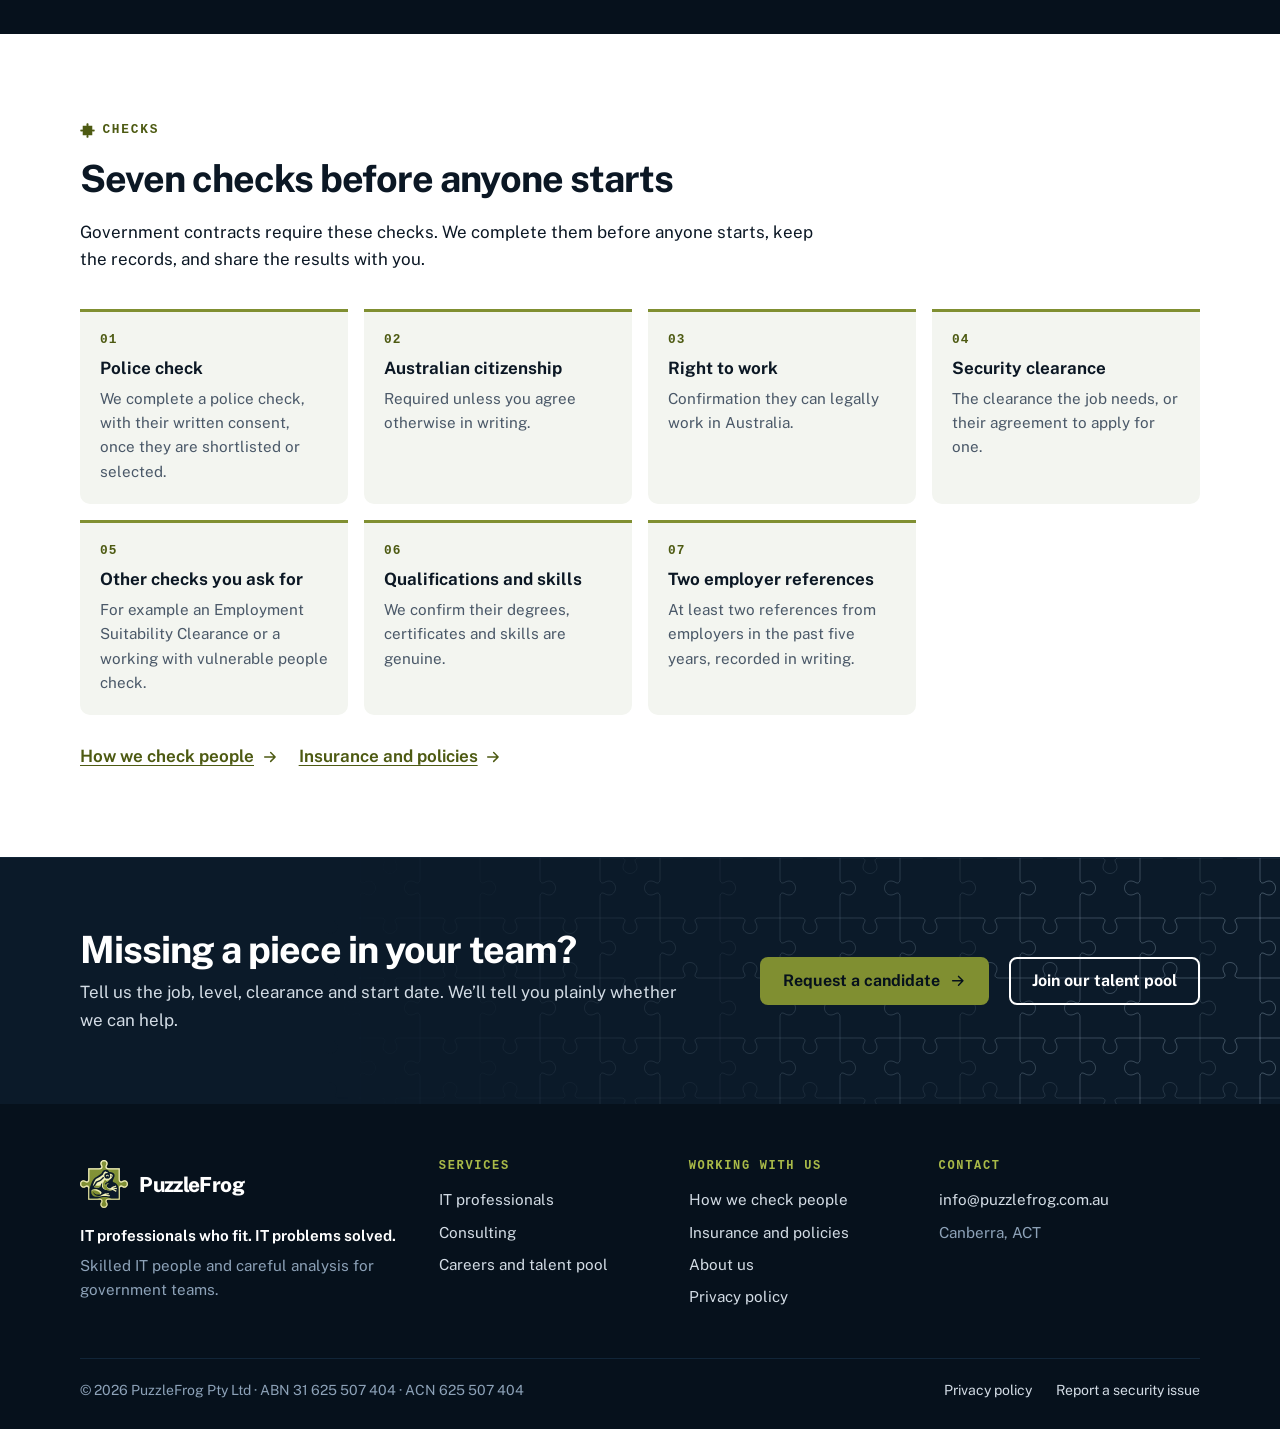
==== commit 8b3fd6f1: "Fix police check wording, soften direct contracting, tidy and harden pages - Police check: PuzzleFro" ====
--- a/index.html
+++ b/index.html
@@ -3,6 +3,7 @@
 <head>
   <meta charset="utf-8">
   <meta name="viewport" content="width=device-width, initial-scale=1">
+  <meta http-equiv="Content-Security-Policy" content="default-src 'none'; script-src 'self' 'sha256-WZRJfWvsnNCPcxzZwvyhovnZGqhZaC+8gPGPRbx6wTk='; style-src 'self'; img-src 'self'; font-src 'self'; connect-src https://api.web3forms.com; form-action https://api.web3forms.com https://web3forms.com; base-uri 'none'">
   <title>PuzzleFrog | IT professionals who fit. IT problems solved.</title>
   <meta name="description" content="PuzzleFrog Pty Ltd is led by a senior business and systems analyst. We find skilled IT professionals who fit into government teams, and we solve IT problems ourselves.">
   <link rel="canonical" href="https://puzzlefrog.com.au/">
@@ -68,7 +69,7 @@
 
   <div class="utility on-dark">
     <div class="wrap">
-      <p>PuzzleFrog&nbsp;Pty&nbsp;Ltd<span class="sep" aria-hidden="true">·</span>ABN&nbsp;31 625 507 404<span class="sep" aria-hidden="true">·</span>Canberra, ACT</p>
+      <p>PuzzleFrog&nbsp;Pty&nbsp;Ltd<span class="sep" aria-hidden="true">·</span><wbr>ABN&nbsp;31&nbsp;625&nbsp;507&nbsp;404<span class="sep" aria-hidden="true">·</span><wbr>Canberra,&nbsp;ACT</p>
       <ul class="utility-links">
         <li class="hide-sm"><a href="mailto:info@puzzlefrog.com.au">info@puzzlefrog.com.au</a></li>
         <li class="hide-sm"><a href="/careers/">Careers</a></li>
@@ -141,7 +142,7 @@
         <ul class="facts">
           <li><span class="fact-value">25+ years</span><span class="fact-label">In IT, for the senior analyst who leads PuzzleFrog</span></li>
           <li><span class="fact-value">APS&nbsp;5–EL&nbsp;2</span><span class="fact-label">The equivalent levels of the IT professionals we supply</span></li>
-          <li><span class="fact-value">7 checks</span><span class="fact-label">Completed before we put anyone forward</span></li>
+          <li><span class="fact-value">7 checks</span><span class="fact-label">Completed before anyone starts</span></li>
           <li><span class="fact-value">Since 2018</span><span class="fact-label">PuzzleFrog Pty Ltd, an Australian company</span></li>
         </ul>
       </div>
@@ -225,11 +226,11 @@
       <div class="wrap">
         <div class="section-head">
           <p class="eyebrow">Checks</p>
-          <h2 id="checks-title">Seven checks before we put anyone forward</h2>
-          <p>Government contracts require these checks. We complete them before we put anyone forward, keep the records, and share the results with you.</p>
+          <h2 id="checks-title">Seven checks before anyone starts</h2>
+          <p>Government contracts require these checks. We complete them before anyone starts, keep the records, and share the results with you.</p>
         </div>
         <ol class="checks">
-          <li><strong>Police check</strong><span>Their written consent for the police check your organisation requires.</span></li>
+          <li><strong>Police check</strong><span>We complete a police check, with their written consent, once they are shortlisted or selected.</span></li>
           <li><strong>Australian citizenship</strong><span>Required unless you agree otherwise in writing.</span></li>
           <li><strong>Right to work</strong><span>Confirmation they can legally work in Australia.</span></li>
           <li><strong>Security clearance</strong><span>The clearance the job needs, or their agreement to apply for one.</span></li>
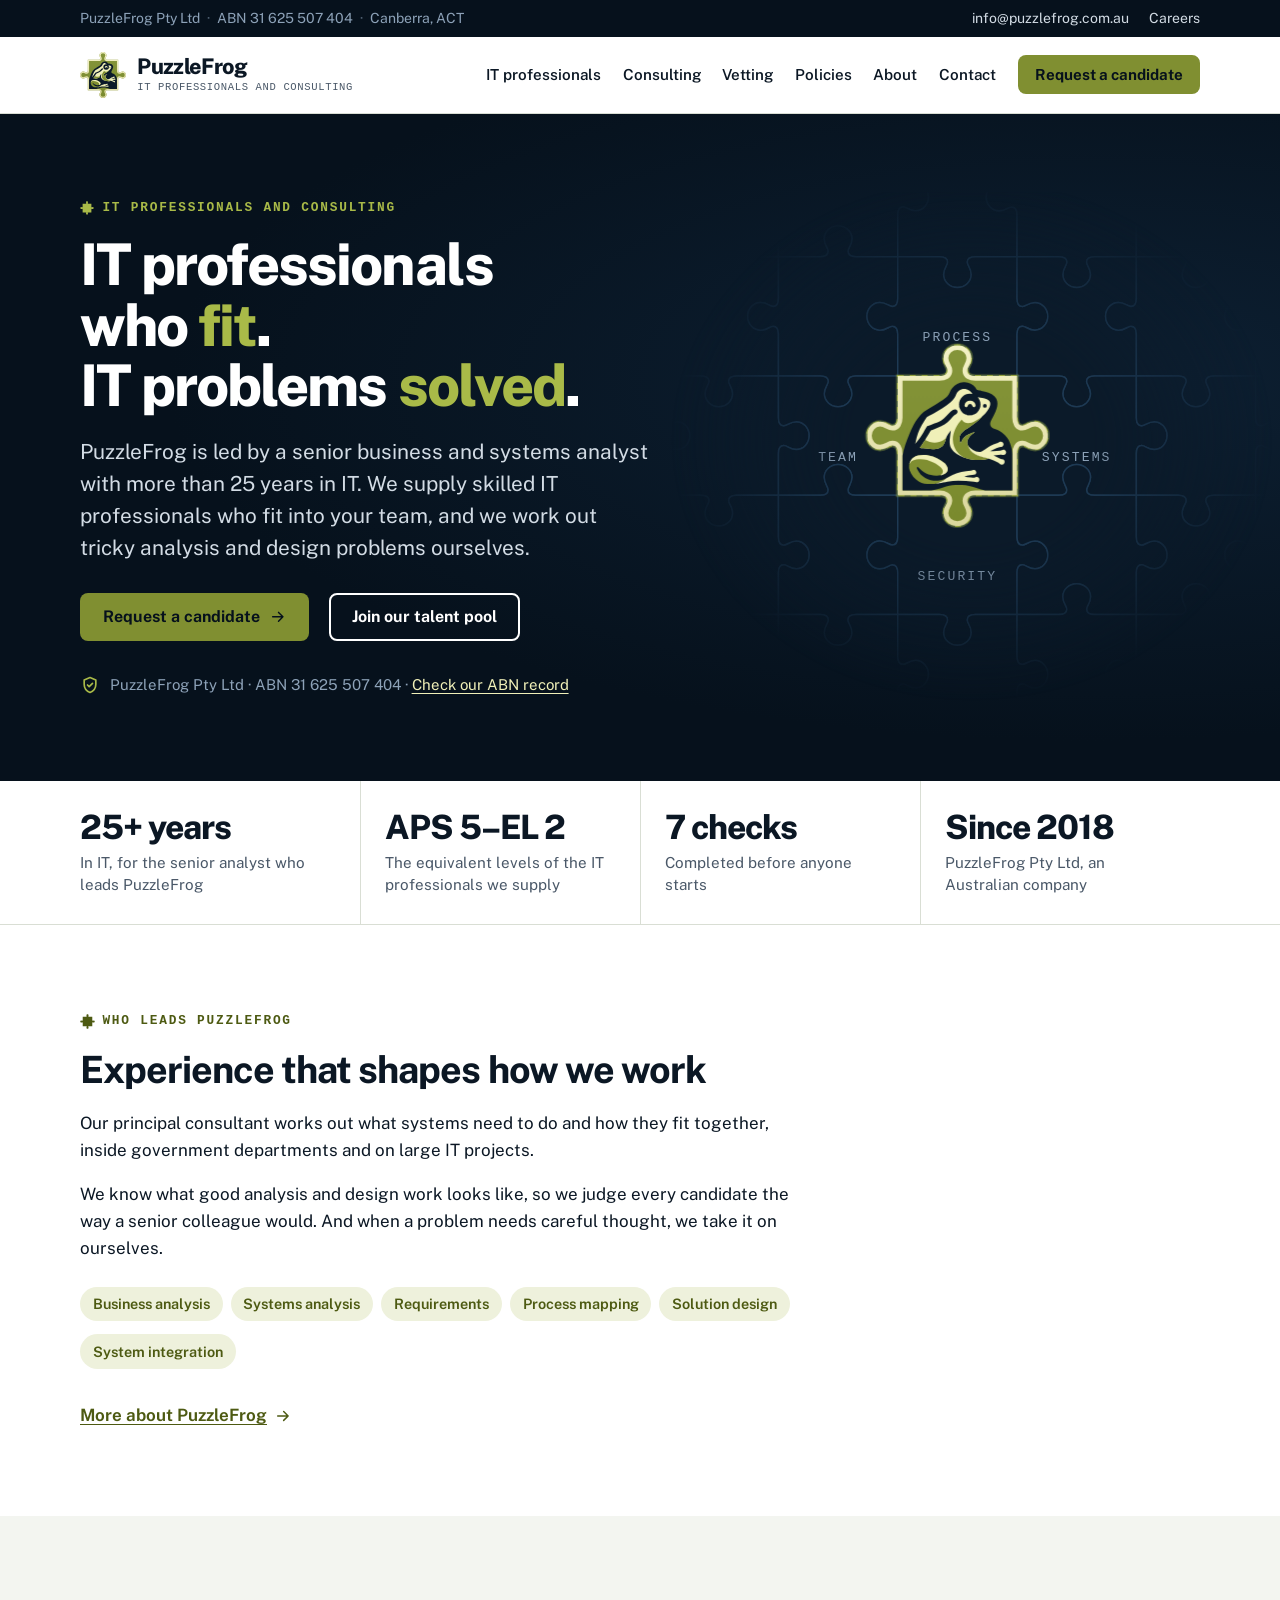
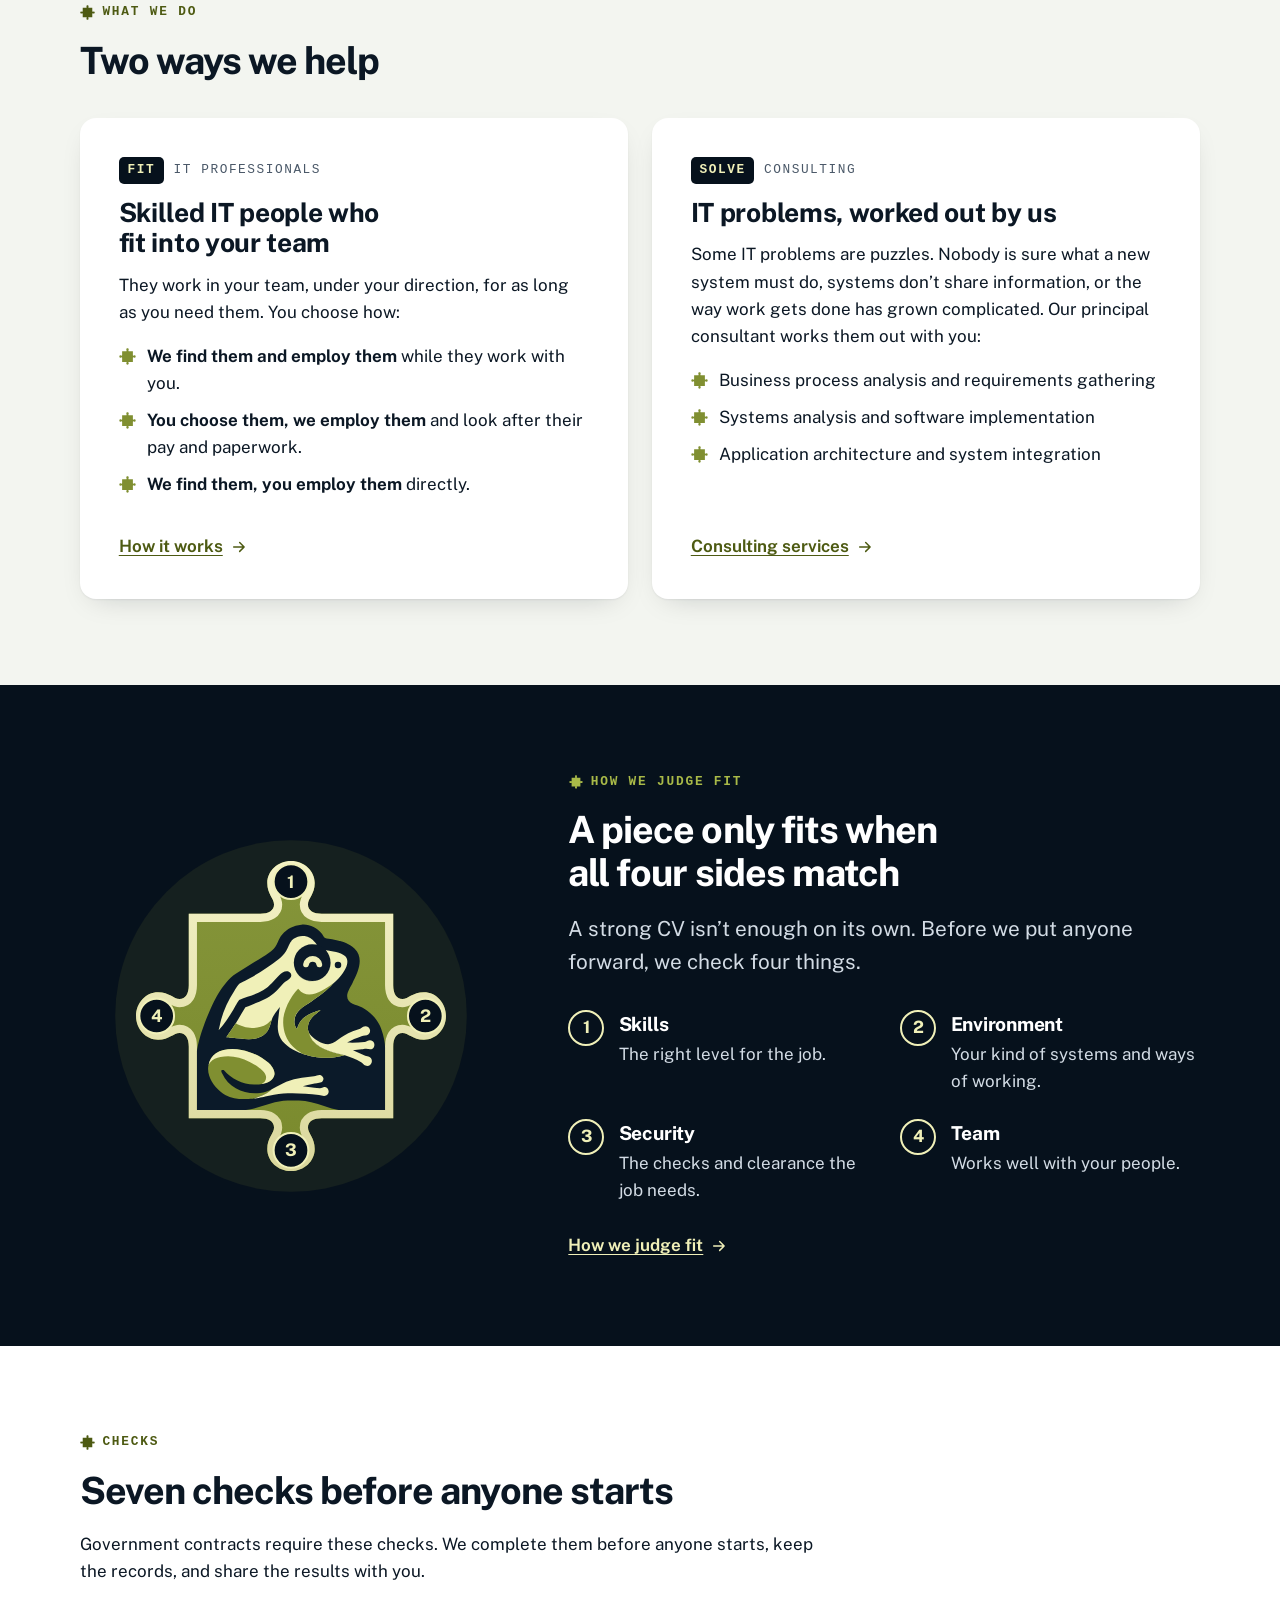
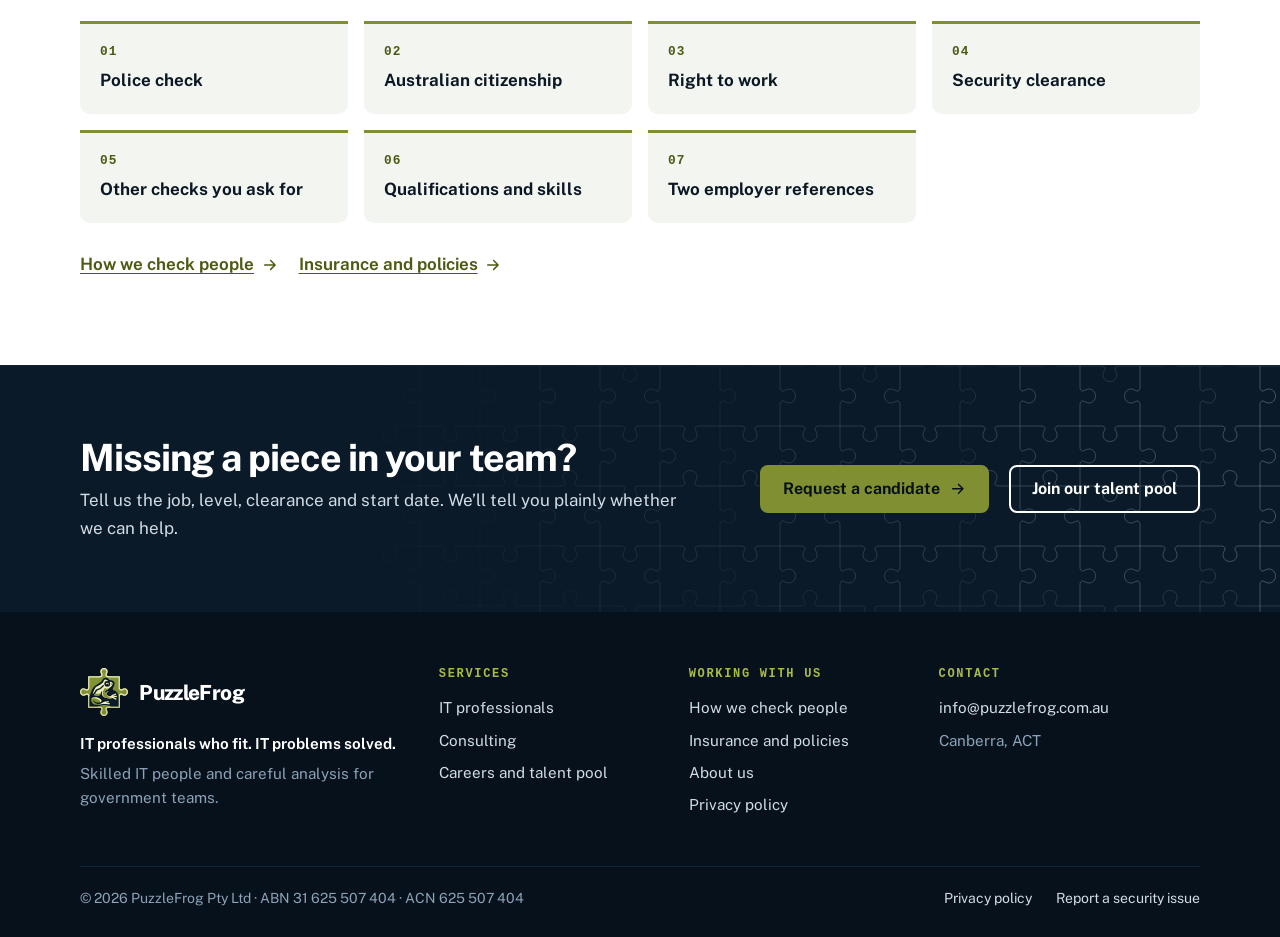
==== commit a61fbfb4: "Trim text repeated across pages Full detail now lives in one place: the four sides of fit, the seven" ====
--- a/index.html
+++ b/index.html
@@ -152,9 +152,9 @@
       <div class="wrap">
         <div class="prose">
           <p class="eyebrow">Who leads PuzzleFrog</p>
-          <h2 id="lead-title">Led by a senior business and systems analyst</h2>
-          <p>Our principal consultant is a business and systems analyst with more than 25 years in IT. The work centres on working out what a system needs to do, mapping how work really gets done, and designing how systems fit together. That includes work inside government departments alongside public servants and other contractors, and on large projects run by multinational IT companies.</p>
-          <p>That experience shapes how we work. We know what good analysis and design work looks like, so we judge every candidate the way a senior colleague would. And when a problem needs careful thought, we take it on ourselves.</p>
+          <h2 id="lead-title">Experience that shapes how we work</h2>
+          <p>Our principal consultant works out what systems need to do and how they fit together, inside government departments and on large IT projects.</p>
+          <p>We know what good analysis and design work looks like, so we judge every candidate the way a senior colleague would. And when a problem needs careful thought, we take it on ourselves.</p>
           <ul class="chips" aria-label="Areas of expertise"><li>Business analysis</li><li>Systems analysis</li><li>Requirements</li><li>Process mapping</li><li>Solution design</li><li>System integration</li></ul>
           <div class="btn-row">
             <a class="link-arrow" href="/about/">More about PuzzleFrog <svg viewBox="0 0 24 24" fill="none" stroke="currentColor" stroke-width="2" stroke-linecap="round" stroke-linejoin="round" aria-hidden="true" focusable="false"><path d="M5 12h14M13 6l6 6-6 6"/></svg></a>
@@ -210,13 +210,13 @@
           <h2 id="fit-title">A piece only fits when all four sides match</h2>
           <p class="lead">A strong CV isn’t enough on its own. Before we put anyone forward, we check four things.</p>
         <ol class="sides">
-          <li><span class="side-num" aria-hidden="true">1</span><div><h3>Skills</h3><p>They can do the work, at the level you need. Our principal consultant talks through real work with every candidate, rather than matching keywords on a CV.</p></div></li>
-          <li><span class="side-num" aria-hidden="true">2</span><div><h3>Environment</h3><p>They know your kind of systems, methods and tools, and how work gets done in government.</p></div></li>
-          <li><span class="side-num" aria-hidden="true">3</span><div><h3>Security</h3><p>They pass the checks the job requires, and hold or can get the security clearance it needs.</p></div></li>
-          <li><span class="side-num" aria-hidden="true">4</span><div><h3>Team</h3><p>They communicate clearly, take direction well and work easily with your staff and other contractors.</p></div></li>
+          <li><span class="side-num" aria-hidden="true">1</span><div><h3>Skills</h3><p>The right level for the job.</p></div></li>
+          <li><span class="side-num" aria-hidden="true">2</span><div><h3>Environment</h3><p>Your kind of systems and ways of working.</p></div></li>
+          <li><span class="side-num" aria-hidden="true">3</span><div><h3>Security</h3><p>The checks and clearance the job needs.</p></div></li>
+          <li><span class="side-num" aria-hidden="true">4</span><div><h3>Team</h3><p>Works well with your people.</p></div></li>
         </ol>
           <div class="btn-row">
-            <a class="link-arrow" href="/vetting/">How we check people <svg viewBox="0 0 24 24" fill="none" stroke="currentColor" stroke-width="2" stroke-linecap="round" stroke-linejoin="round" aria-hidden="true" focusable="false"><path d="M5 12h14M13 6l6 6-6 6"/></svg></a>
+            <a class="link-arrow" href="/vetting/#fit">How we judge fit <svg viewBox="0 0 24 24" fill="none" stroke="currentColor" stroke-width="2" stroke-linecap="round" stroke-linejoin="round" aria-hidden="true" focusable="false"><path d="M5 12h14M13 6l6 6-6 6"/></svg></a>
           </div>
         </div>
       </div>
@@ -230,13 +230,13 @@
           <p>Government contracts require these checks. We complete them before anyone starts, keep the records, and share the results with you.</p>
         </div>
         <ol class="checks">
-          <li><strong>Police check</strong><span>We complete a police check, with their written consent, once they are shortlisted or selected.</span></li>
-          <li><strong>Australian citizenship</strong><span>Required unless you agree otherwise in writing.</span></li>
-          <li><strong>Right to work</strong><span>Confirmation they can legally work in Australia.</span></li>
-          <li><strong>Security clearance</strong><span>The clearance the job needs, or their agreement to apply for one.</span></li>
-          <li><strong>Other checks you ask for</strong><span>For example an Employment Suitability Clearance or a working with vulnerable people check.</span></li>
-          <li><strong>Qualifications and skills</strong><span>We confirm their degrees, certificates and skills are genuine.</span></li>
-          <li><strong>Two employer references</strong><span>At least two references from employers in the past five years, recorded in writing.</span></li>
+          <li><strong>Police check</strong></li>
+          <li><strong>Australian citizenship</strong></li>
+          <li><strong>Right to work</strong></li>
+          <li><strong>Security clearance</strong></li>
+          <li><strong>Other checks you ask for</strong></li>
+          <li><strong>Qualifications and skills</strong></li>
+          <li><strong>Two employer references</strong></li>
         </ol>
         <div class="btn-row">
           <a class="link-arrow" href="/vetting/">How we check people <svg viewBox="0 0 24 24" fill="none" stroke="currentColor" stroke-width="2" stroke-linecap="round" stroke-linejoin="round" aria-hidden="true" focusable="false"><path d="M5 12h14M13 6l6 6-6 6"/></svg></a>
